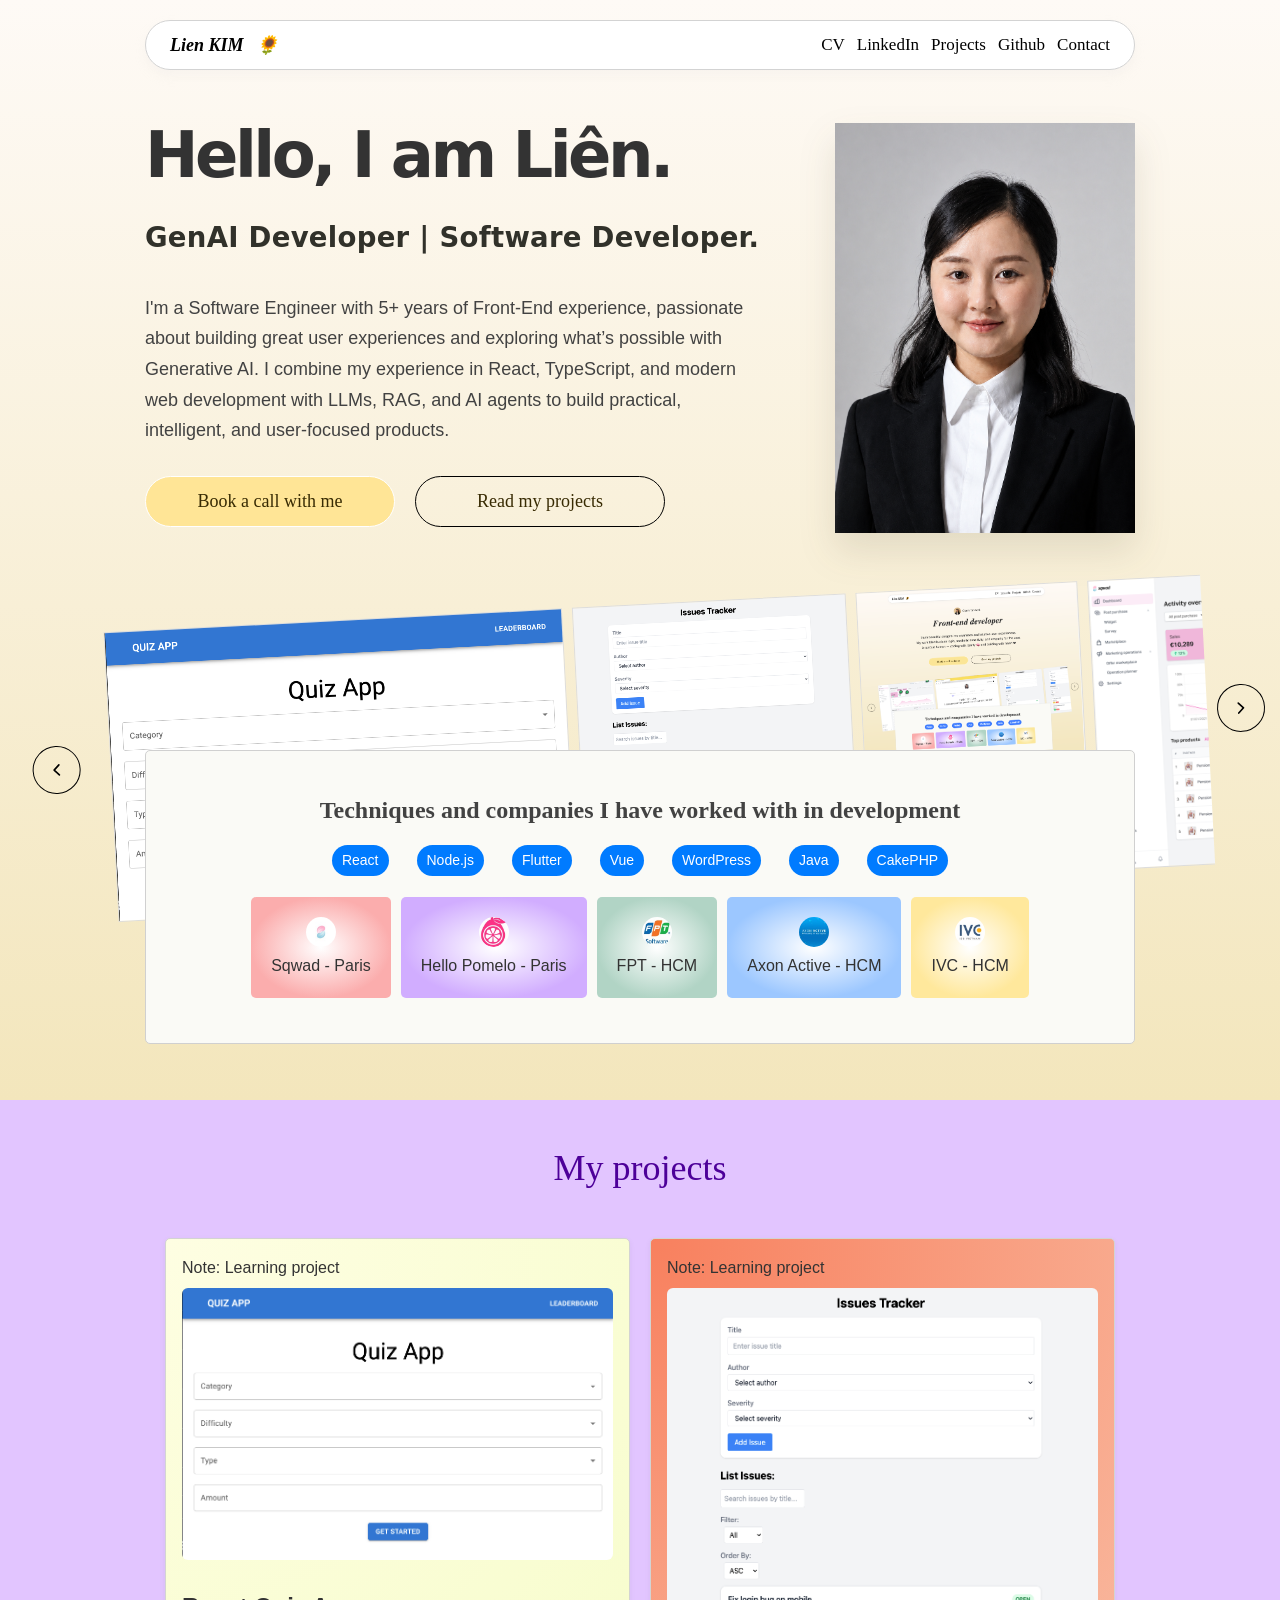
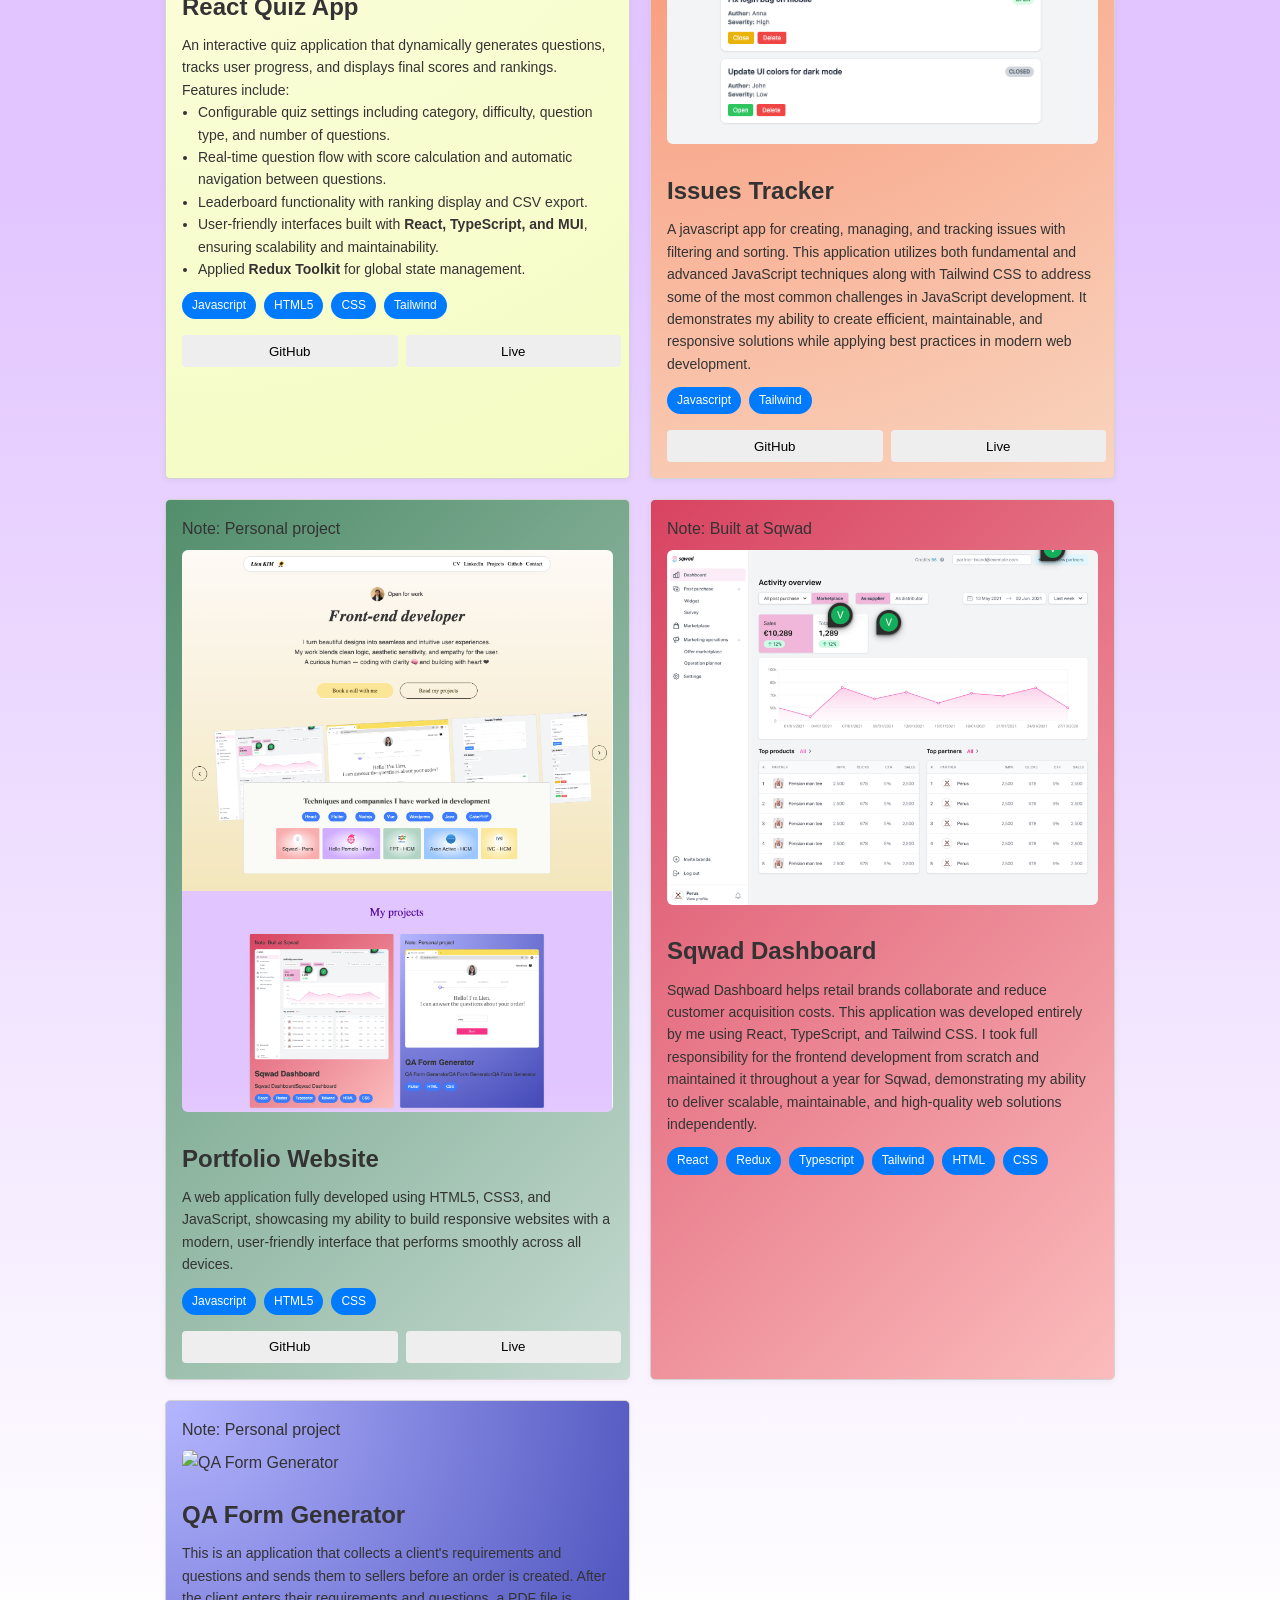
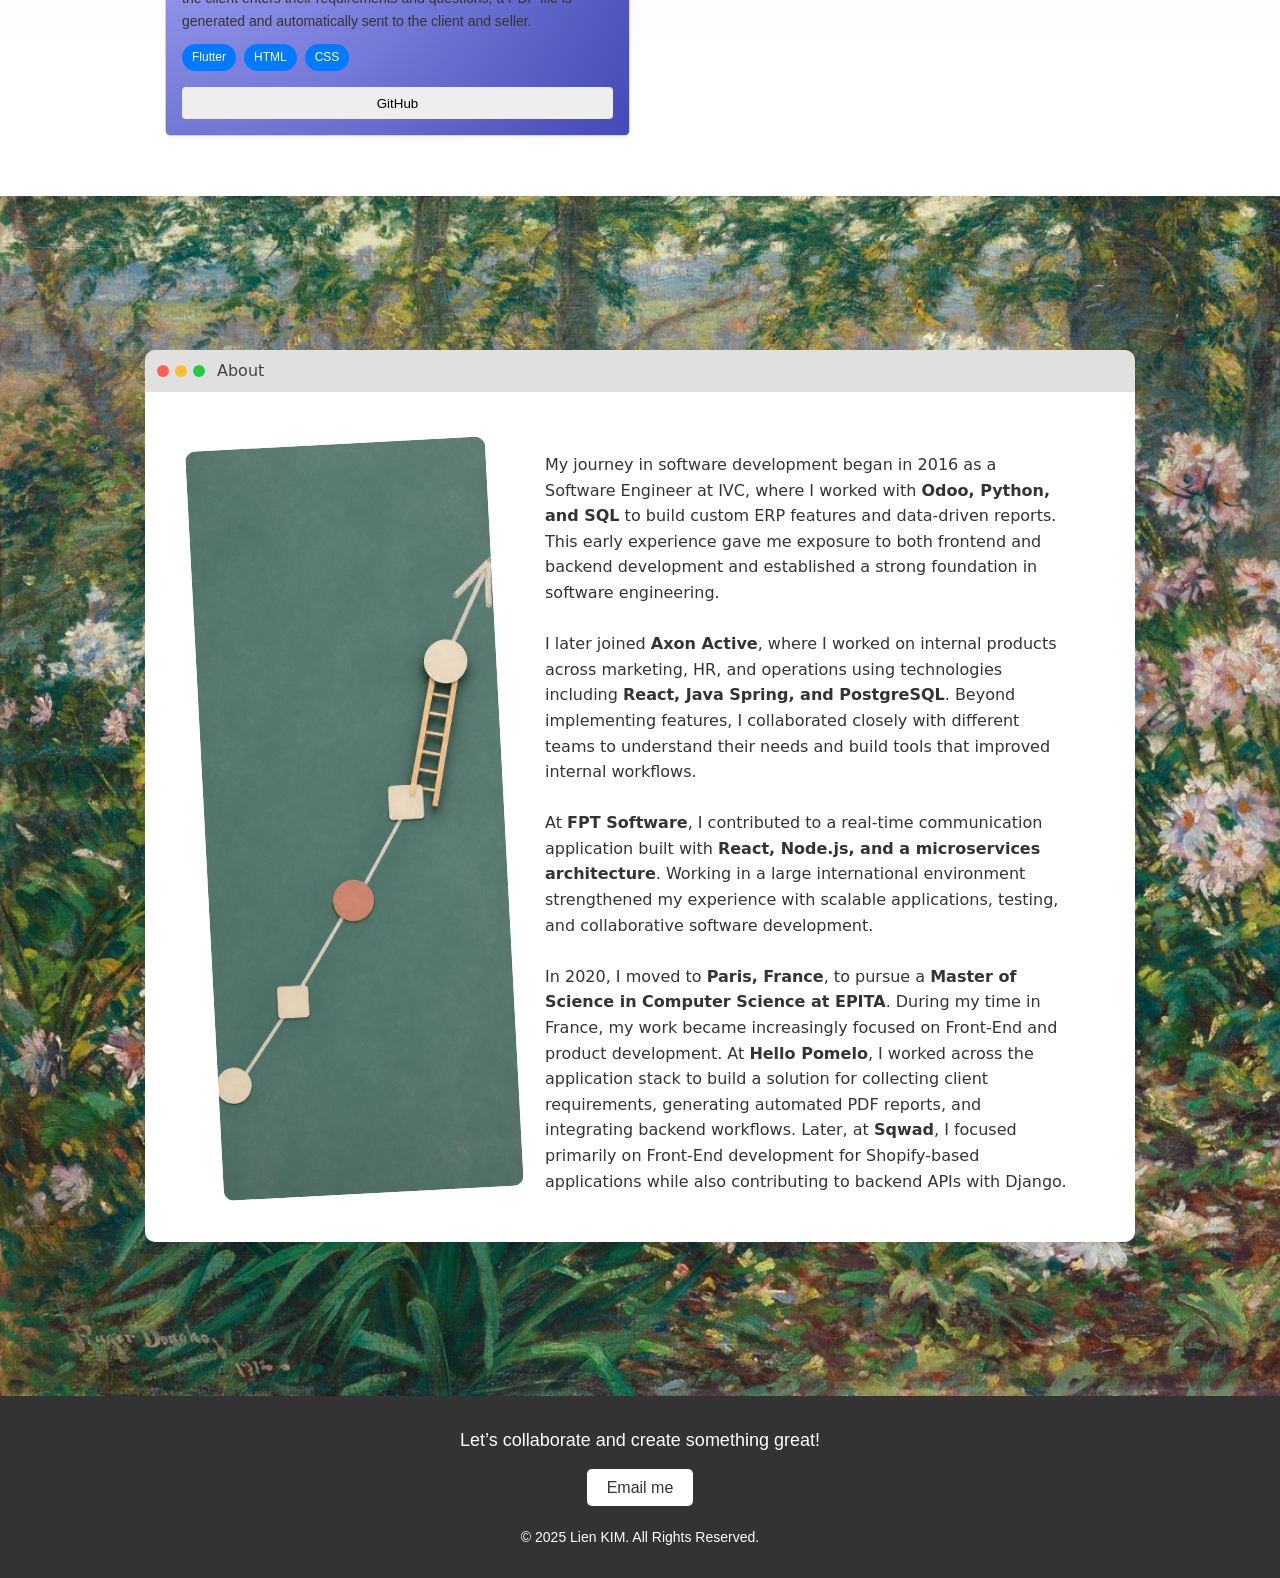
==== index.html @ 69feee6e "change avatar" ====
<!doctype html>
<html lang="en">
  <head>
    <meta charset="UTF-8" />
    <meta name="viewport" content="width=device-width,initial-scale=1" />
    <title data-content="site.pageTitle">Lien KIM - Software Developer</title>
    <link
      rel="icon"
      href="data:image/svg+xml,<svg xmlns='http://www.w3.org/2000/svg' viewBox='0 0 100 100'><text y='.9em' font-size='90'>🌻</text></svg>"
    />
    <link rel="stylesheet" href="assets/css/styles.css" />
  </head>
  <body>
    <header>
      <div class="header-container">
        <div class="header width-lg-screen">
          <a href="./" class="logo-link" aria-label="Homepage">
            <p class="logo-name" data-content="site.name">Lien KIM</p>
            <div class="logo-image-wrapper">🌻</div>
          </a>

          <nav class="nav-links" aria-label="Main Navigation">
            <ul>
              <li>
                <a
                  href="https://drive.google.com/file/d/1wg-AV26ZET-mczP3YdyRU8mdxt8qPlJh/view?usp=drive_link"
                  target="_blank"
                  class="nav-link"
                  data-content="navigation.cv">CV</a
                >
              </li>
              <li>
                <a
                  href="https://www.linkedin.com/in/lienkt0110/"
                  target="_blank"
                  class="nav-link show-desktop"
                  data-content="navigation.linkedin">LinkedIn</a
                >
              </li>
              <li>
                <a href="#projects" class="nav-link show-desktop" data-content="navigation.projects">Projects</a>
              </li>
              <li>
                <a
                  href="https://github.com/lienkt"
                  target="_blank"
                  class="nav-link show-desktop"
                  data-content="navigation.github">Github</a
                >
              </li>
              <li><a href="#contact" class="nav-link" data-content="navigation.contact">Contact</a></li>
            </ul>
          </nav>
        </div>
      </div>
    </header>

    <main>
      <article id="intro" class="intro-article">
        <div class="introduction">
          <div class="hero-layout width-lg-screen">
            <div class="hero-copy">
              <div class="intro-content">
                <p data-content="site.role">GenAI Developer | Software Developer</p>
              </div>
              <div class="intro-detail">
                <p data-content="hero.intro">
                  I'm a Software Engineer with 5+ years of Front-End experience,
                  passionate about building great user experiences and exploring
                  what’s possible with Generative AI. I combine my experience in
                  React, TypeScript, and modern web development with LLMs, RAG,
                  and AI agents to build practical, intelligent, and user-focused
                  products.
                </p>
              </div>
              <div class="quote-and-case-studies">
                <div class="quote button-container">
                  <a href="https://cal.com/lienkt0110" target="_blank">
                    <div class="quote-text" data-content="hero.primaryButton">Book a call with me</div>
                  </a>
                </div>
                <div class="case-studies button-container">
                  <a href="#projects">
                    <div class="quote-text" data-content="hero.secondaryButton">Read my projects</div>
                  </a>
                </div>
              </div>
            </div>
            <div class="hero-visual">
              <div class="avatar-wrapper">
                <img
                  src="assets/img/avatar-studio-natural.png"
                  alt="Natural-color studio portrait of Liên"
                  class="avatar"
                />
              </div>
            </div>
          </div>
        </div>
        <div class="gallery-wrapper">
          <div class="gallery-content">
            <button id="backBtn">
              <svg
                width="16"
                height="16"
                viewBox="0 0 24 24"
                fill="none"
                stroke="black"
                stroke-width="2"
                stroke-linecap="round"
                stroke-linejoin="round"
              >
                <polyline points="15 18 9 12 15 6"></polyline>
              </svg>
            </button>
            <div class="image-container" id="imageContainer">
              <div class="image-wrapper">
                <img src="assets/img/react_quiz_app.png" />
              </div>
              <div class="image-wrapper">
                <img src="assets/img/issues_tracker.png" />
              </div>
              <div class="image-wrapper">
                <img src="assets/img/portfolio.png" />
              </div>
              <div class="image-wrapper">
                <img src="assets/img/sqwad_dashboard.png" />
              </div>
              <div class="image-wrapper">
                <img
                  src="https://raw.githubusercontent.com/lienkt/QA-Form-Generator-FE/main/project.png"
                />
              </div>
              <!-- <div class="image-wrapper">
                <img src="assets/img/nhanliencollection.png" />
              </div> -->
            </div>
            <button id="nextBtn">
              <svg
                width="16"
                height="16"
                viewBox="0 0 24 24"
                fill="none"
                stroke="black"
                stroke-width="2"
                stroke-linecap="round"
                stroke-linejoin="round"
              >
                <polyline points="9 18 15 12 9 6"></polyline>
              </svg>
            </button>
          </div>
        </div>
        <div class="work-experiences-wrapper">
          <div class="work-experiences width-lg-screen">
            <div class="title" data-content="experience.title">
              Techniques and compannies I have worked in development
            </div>
            <div class="techs" id="technologiesContainer">
              <div class="tech">React</div>
              <div class="tech">Nodejs</div>
              <div class="tech">Flutter</div>
              <div class="tech">Vue</div>
              <div class="tech">Wordpress</div>
              <div class="tech">Java</div>
              <div class="tech">CakePHP</div>
            </div>
            <div class="companies">
              <a
                href="https://www.linkedin.com/company/joinsqwad/posts/?feedView=all"
                target="_blank"
                rel="noopener noreferrer"
              >
                <div class="company sqwad">
                  <img src="assets/img/joinsqwad_logo.jpeg" />
                  <p data-content="experience.companies.0">Sqwad - Paris</p>
                </div>
              </a>

              <a
                href="https://www.linkedin.com/company/hello-pomelo-digital/"
                target="_blank"
                rel="noopener noreferrer"
              >
                <div class="company hp">
                  <img src="assets/img/hello_pomelo_digital_logo.jpeg" />
                  <p data-content="experience.companies.1">Hello Pomelo - Paris</p>
                </div>
              </a>

              <a
                href="https://www.linkedin.com/company/fpt-software/posts/?feedView=all"
                target="_blank"
                rel="noopener noreferrer"
              >
                <div class="company fpt">
                  <img src="assets/img/fpt_software_logo.jpeg" />
                  <p data-content="experience.companies.2">FPT - HCM</p>
                </div>
              </a>

              <a
                href="https://www.linkedin.com/company/axonactive/posts/?feedView=all"
                target="_blank"
                rel="noopener noreferrer"
              >
                <div class="company axon">
                  <img src="assets/img/axonactive_logo.jpeg" />
                  <p data-content="experience.companies.3">Axon Active - HCM</p>
                </div>
              </a>

              <a
                href="https://www.linkedin.com/company/isb-vietnam-co.-limited/"
                target="_blank"
                rel="noopener noreferrer"
              >
                <div class="company ivc">
                  <img src="assets/img/isb_vietnam_co_limited_logo.jpeg" />
                  <p data-content="experience.companies.4">IVC - HCM</p>
                </div>
              </a>
            </div>
          </div>
        </div>
      </article>
      <section id="projects" class="projects-section">
        <div class="projects-header" data-content="projectsHeading">My projects</div>
        <div
          id="projectsContainer"
          class="projects-section-container width-lg-screen"
        >
          <!-- <div class="item">
          <p class="note">Note: Buit at Sqwad</p>
          <img
            src="assets/img/sqwad_dashboard.png"
            alt="Sample Image"
            class="image"
          />
          <h2 class="title">Sqwad Dashboard</h2>
          <p class="description">This is a short description of the item.</p>
          <div class="tags">
            <span class="tag">Tag 1</span>
            <span class="tag">Another Tag</span>
            <span class="tag">Short</span>
            <span class="tag">Very Long Tag Example</span>
          </div>
        </div>-->
        </div>
      </section>
      <section id="about" class="about-section">
        <div class="image-vertical-crop">
          <img class="background" src="assets/img/background1.jpg" />
        </div>
        <div class="content">
          <div class="mac-window width-lg-screen">
            <div class="mac-header">
              <div class="mac-buttons">
                <span class="mac-btn red"></span>
                <span class="mac-btn yellow"></span>
                <span class="mac-btn green"></span>
              </div>
              <span class="mac-title" data-content="about.title">About</span>
            </div>
            <div class="mac-content">
              <div class="image-edge-crop">
                <img
                  src="assets/img/about-career-path-simple.png"
                  alt="Minimal abstract career path with connected milestones and an upward arrow"
                />
              </div>
              <p
                class="framer-text"
                style="--framer-font-size: 17px"
                data-content="about.body"
              ></p>
            </div>
          </div>
        </div>
      </section>
    </main>

    <footer class="site-footer" id="contact">
      <p class="title" data-content="footer.callToAction">Let’s collaborate and create something great!</p>
      <a href="mailto:lienkt0110@gmail.com" class="email" data-content="footer.emailLabel">Email me</a>
      <p class="copyright" data-content="footer.copyright">© 2025 Lien KIM. All Rights Reserved.</p>
    </footer>
    <script src="assets/js/content.js"></script>
    <script src="assets/js/script.js"></script>
  </body>
</html>
---- assets/css/styles.css ----
* {
  margin: 0;
  padding: 0;
  box-sizing: border-box;
}
body {
  font-family: sans-serif;
  line-height: 1.6;
  color: hsl(0, 0%, 20%);
}

/* Header */
.header-container {
  position: fixed;
  z-index: 10;
  margin-top: 20px;
  height: 50px;
  width: 100%;
  display: flex;
  justify-content: center;
}
.header {
  background: #fff;
  border: 1px solid #d3d3d3;
  border-radius: 100px;
  box-shadow: rgba(217, 217, 217, 0.15) 0px 6px 12px;
  padding: 12px 24px;
  display: flex;
  align-items: center;
  justify-content: space-between;
  gap: 24px;
}

.logo-link {
  display: flex;
  align-items: center;
  text-decoration: none;
  font-family: "IBM Plex Serif", serif;
  font-style: italic;
  font-weight: 600;
  font-size: 18px;
  gap: 12px;
  color: black;
}

.logo-image-wrapper {
  display: flex;
  align-items: center;
  width: 29px;
  border-radius: 100px;
  overflow: hidden;
}

.logo-image-wrapper img {
  width: 100%;
  height: 100%;
  object-fit: cover;
  object-position: center;
  border-radius: inherit;
}

.nav-link {
  color: black;
  text-decoration: none;
  font-family: "IBM Plex Serif", serif;
  font-weight: 500;
  font-size: 17px;
  cursor: pointer;
}
.nav-links ul {
  list-style: none;
  display: flex;
  align-items: center;
  gap: 12px;
  padding: 0;
  margin: 0;
}
.nav-links ul li {
  margin: 0;
}
.site-header {
  padding: 20px 0;
  background: #f7f7f7;
  text-align: center;
}
.site-header h1 {
  font-size: 2rem;
}
.site-header .role {
  color: #555;
  margin-top: 5px;
}

@media (max-width: 576px) {
  .nav-links ul {
    gap: 0;
  }
  .nav-links ul li {
    margin-left: 2px;
  }
}

/* Main */
.intro-article {
  width: 100%;
  min-height: 1100px;
  background: linear-gradient(to bottom, #fefaf6, #f3e6bc);
}

.introduction {
  display: flex;
  justify-content: center;
  padding-top: 120px;
  height: min-content;
}
.intro-title {
  display: flex;
  justify-content: center;
}
.avatar-wrapper {
  border-radius: 50px;
  overflow: hidden;
}

.avatar {
  display: block;
  width: 100px;
  height: 100px;
  border-radius: inherit;
  object-position: center;
  object-fit: cover;
  transform: scale(1.2) translateY(5%);
}
.work-status {
  margin-left: 10px;
  display: flex;
  align-items: center;
  font-size: 18px;
}

.intro-content {
  margin-top: 20px;
  font-family: "IBM Plex Serif", "IBM Plex Serif Placeholder", serif;
  font-size: 36px;
  font-style: italic;
  font-weight: 600;
}
.intro-content p {
  line-height: 1.1;
  text-align: center;
}
.intro-detail {
  margin-top: 20px;
  font-size: 18px;
  text-align: center;
  color: #424242;
  display: flex;
  justify-content: center;
  padding: 20px;
}
.intro-detail p {
  text-align: center;
}
.quote-and-case-studies {
  margin-top: 20px;
  display: flex;
  justify-content: center;
}
@media (max-width: 768px) {
  .intro-content {
    font-size: 36px;
  }
  .intro-detail {
    font-size: 16px;
  }
  .quote-and-case-studies {
    flex-direction: column;
    justify-content: center;
    align-items: center;
  }
}
.quote-and-case-studies .button-container {
  margin: 10px;
  width: 250px;
  height: 100%;
  text-align: center;
  text-decoration: none;
  transition:
    transform 0.3s ease,
    background-color 0.3s ease,
    border-color 0.3s ease;
}
.quote-and-case-studies .quote {
  background-color: rgb(255, 229, 150);
  border: 1px solid rgba(255, 255, 255, 1);
  border-radius: 100px;
}
.quote-and-case-studies .case-studies {
  border: 1px solid black;
  border-radius: 100px;
}
.quote-and-case-studies a {
  display: block;
  width: 100%;
  height: 100%;
  text-align: center;
  text-decoration: none;
  padding: 10px 16px;
  cursor: pointer;
}
.quote:hover {
  transform: scale(1.1);
}
.case-studies:hover {
  background-color: #ffe082;
  transform: scale(1.1);
}

.quote-text {
  font-family: "IBM Plex Serif", serif;
  color: rgb(56, 43, 3);
  font-weight: 500;
  font-size: 18px;
}

/* Torn-paper hero layout */
.hero-layout {
  display: grid;
  grid-template-columns: minmax(0, 1.35fr) minmax(300px, 0.65fr);
  align-items: center;
  gap: 70px;
}

.hero-copy .intro-content {
  margin-top: 0;
  font-family: system-ui, -apple-system, BlinkMacSystemFont, "Segoe UI", sans-serif;
  font-size: clamp(44px, 5vw, 64px);
  font-style: normal;
  font-weight: 750;
  letter-spacing: -0.055em;
  line-height: 1.02;
}

.hero-copy .intro-content p,
.hero-copy .intro-detail,
.hero-copy .intro-detail p {
  text-align: left;
}

.hero-copy .intro-content p strong {
  position: relative;
  color: #31312a;
  font-weight: 800;
  white-space: nowrap;
}

.hero-copy .intro-content p span {
  display: inline-block;
  margin-top: 16px;
  color: #31312a;
  font-size: 0.43em;
  font-weight: 650;
  letter-spacing: 0.01em;
  line-height: 1.3;
}

.hero-copy .intro-detail {
  max-width: 610px;
  padding: 12px 0 0;
  line-height: 1.7;
}

.hero-copy .quote-and-case-studies {
  justify-content: flex-start;
}

.hero-copy .quote-and-case-studies .button-container:first-child {
  margin-left: 0;
}

.hero-visual {
  position: relative;
  min-height: 410px;
  display: grid;
  place-items: center;
  isolation: isolate;
}

.hero-visual .avatar-wrapper {
  width: min(100%, 330px);
  height: 410px;
  padding: 0;
  border-radius: 0;
  background: transparent;
  clip-path: none;
  filter: drop-shadow(0 18px 18px rgba(62, 54, 37, 0.12));
  transform: none;
  overflow: hidden;
}

.hero-visual .avatar {
  width: 100%;
  height: 100%;
  border-radius: 0;
  object-fit: cover;
  object-position: center 32%;
  transform: none;
  clip-path: none;
}

@media (max-width: 768px) {
  .hero-layout {
    grid-template-columns: 1fr;
    gap: 42px;
  }

  .hero-copy .intro-content {
    font-size: 42px;
  }

  .hero-copy .quote-and-case-studies {
    align-items: stretch;
  }

  .hero-copy .quote-and-case-studies .button-container {
    width: min(100%, 320px);
    margin-right: 0;
    margin-left: 0;
  }

  .hero-visual {
    min-height: 380px;
  }

  .hero-visual .avatar-wrapper {
    height: 380px;
  }
}

/* Gallery */
.gallery-wrapper {
  display: flex;
  justify-content: center;
  margin-top: 50px;
}
.gallery-content {
  padding: 10px;
  display: flex;
  align-items: center;
  justify-content: center;
  gap: 10px;
  overflow: hidden;
  width: 98%;
  max-width: 98vw;
  transform: rotate(-3deg);
  transform-origin: top left;
}
@media (max-width: 768px) {
  .gallery-wrapper {
    margin-top: 0;
  }
  .gallery-content {
    transform: none;
    overflow: auto;
  }
}

.image-container {
  display: flex;
  gap: 10px;
  overflow-x: hidden;
  overflow-y: hidden;
  padding: 20px;
  box-sizing: border-box;
  width: 100%;
}

.image-wrapper {
  height: 310px;
  padding-top: 20px;
  box-sizing: border-box;
  flex-shrink: 0;
  display: flex;
  align-items: flex-start;
}

.image-wrapper img {
  height: 290px;
  border: 1px solid #ddd;
  border-radius: 0;
  transition: transform 0.3s ease;
  display: block;
  margin: 0;
}

.image-wrapper:hover img {
  transform: translateY(-20px);
}

button {
  width: 48px;
  height: 48px;
  border: 1px solid black;
  background-color: transparent;
  border-radius: 50%;
  display: flex;
  flex-shrink: 0;
  align-items: center;
  justify-content: center;
  padding: 0;
  cursor: pointer;
  transition:
    transform 0.3s ease,
    background-color 0.3s ease;
}

button:hover {
  background-color: rgba(0, 0, 0, 0.05);
  transform: scale(1.1);
}

button svg {
  width: 20px;
  height: 20px;
  stroke: black;
  fill: none;
}
.work-experiences-wrapper {
  position: absolute;
  top: 750px;
  width: 100%;
  display: flex;
  justify-content: center;
  color: rgb(66, 66, 66);
}
.work-experiences {
  border-radius: 5px;
  border: 1px solid #d0d0d0;
  background-color: #fafaf6;
  padding: 40px;
  display: flex;
  flex-direction: column;
  justify-content: center;
  align-items: center;
}
.work-experiences .title {
  font-family: "IBM Plex Serif", "IBM Plex Serif Placeholder", serif;
  font-size: 24px;
  font-weight: 600;
}
.work-experiences .techs {
  margin-top: 6px;
  display: flex;
  justify-content: center;
  font-size: 18px;
  flex-wrap: wrap;
  gap: 8px;
}
.work-experiences .techs .tech {
  margin: 10px;
  background-color: #007bff;
  color: white;
  padding: 4px 10px;
  border-radius: 20px;
  font-size: 14px;
}
.work-experiences .companies {
  margin-top: 6px;
  display: flex;
  justify-content: center;
}
@media (max-width: 768px) {
  .work-experiences-wrapper {
    position: relative;
    top: 0;
  }
  .work-experiences .techs {
    justify-content: start;
    margin: 10px 0;
  }
  .work-experiences .techs .tech {
    margin: 0 4px;
  }
  .work-experiences .companies {
    display: grid;
    grid-template-columns: 1fr 1fr;
    gap: 20px;
    justify-content: center;
  }
}
.work-experiences .companies .company {
  margin: 5px;
  padding: 20px;
  display: flex;
  flex-direction: column;
  justify-content: center;
  align-items: center;
  border-radius: 5px;
  font-size: 16px;
}
.work-experiences .companies a {
  text-decoration: none;
  color: #333;
}
.work-experiences .companies .company img {
  width: 30px;
  margin-bottom: 6px;
  border-radius: 20px;
}
.company.sqwad {
  background: radial-gradient(50% 50% at 50% 50%, #ffffff 0%, #fbadad 100%);
}
.company.hp {
  background: radial-gradient(
    50% 50% at 51.1% 50%,
    #ffffff 0%,
    rgb(209, 173, 255) 100%
  );
}
.company.fpt {
  background: radial-gradient(50% 50% at 50% 50%, #ffffff 0%, #b1d4c5 100%);
}
.company.axon {
  background: radial-gradient(
    50% 50% at 50% 50%,
    #ffffff 0%,
    rgb(156, 199, 255) 100%
  );
}
.company.ivc {
  background: radial-gradient(
    50% 50% at 50% 50%,
    #ffffff 0%,
    rgb(255, 232, 156) 100%
  );
}

/* Projects */
.projects-section {
  display: flex;
  flex-direction: column;
  align-items: center;
  padding: 40px 0;
  background: linear-gradient(180deg, #e2c5ff 30%, rgba(255, 250, 242, 0) 94%);
  scroll-margin-top: 80px;
}
.projects-header {
  font-family: "IBM Plex Serif", "IBM Plex Serif Placeholder", serif;
  color: rgb(77, 0, 153);
  font-size: 36px;
  margin-bottom: 20px;
}
.projects-section-container {
  display: grid;
  grid-template-columns: 1fr 1fr;
  gap: 20px;
  padding: 20px;
}
@media (max-width: 768px) {
  .projects-section-container {
    grid-template-columns: 1fr;
  }
}

.projects-section-container .item {
  border: 1px solid rgb(211, 211, 211);
  border-radius: 5px;
  padding: 16px;
  box-shadow: 0 2px 6px rgba(0, 0, 0, 0.05);
  background-color: white;
}
.projects-section-container .item.pink {
  background: linear-gradient(135deg, #d84361 0%, #fbbcbc 100%);
}
.projects-section-container .item.blue {
  background: radial-gradient(
    circle at top left,
    rgb(181, 182, 255),
    rgb(67, 73, 183)
  );
}
.projects-section-container .item.yellow {
  background: radial-gradient(circle at top left, #fefee2, #f4fcc3);
}
.projects-section-container .item.green {
  background: linear-gradient(135deg, #528e6c 0%, #c5dad1 100%);
}
.projects-section-container .item.orange {
  background: radial-gradient(circle at top left, #f8805e, #f9d4be);
}

.projects-section-container .note {
  font-size: 16px;
  margin-bottom: 8px;
}

.projects-section-container .image {
  width: 100%;
  border-radius: 6px;
  margin-bottom: 12px;
}

.projects-section-container .title {
  font-size: 24px;
  font-weight: bold;
  margin: 8px 0;
}

.projects-section-container .description {
  font-size: 14px;
  margin-bottom: 12px;
}

.projects-section-container .description ul {
  padding-left: 16px;
}

.projects-section-container .tags {
  display: flex;
  flex-wrap: wrap;
  gap: 8px;
}

.projects-section-container .tag {
  background-color: #007bff;
  color: white;
  padding: 4px 10px;
  border-radius: 20px;
  font-size: 12px;
}

/* About section */
.about-section {
  position: relative;
  width: 100%;
}
.about-section .image-vertical-crop {
  width: 100%;
  height: 1100px;
  overflow: hidden;
  position: relative;
}
.about-section .background {
  width: 100%;
  height: auto;
  position: absolute;
  top: 50%;
  left: 0;
  transform: translateY(-50%);
}
.about-section .content {
  width: 100%;
  height: 100%;
  position: absolute;
  top: 0;
  display: flex;
  justify-content: center;
  align-items: center;
}

.mac-window {
  border-radius: 10px;
  overflow: hidden;
  box-shadow: 0 8px 20px rgba(0, 0, 0, 0.1);
  font-family: system-ui, sans-serif;
}

.mac-header {
  background-color: #e0e0e0;
  padding: 8px 12px;
  display: flex;
  align-items: center;
}

.mac-buttons {
  display: flex;
  gap: 6px;
}

.mac-btn {
  width: 12px;
  height: 12px;
  border-radius: 50%;
  display: inline-block;
}

.mac-btn.red {
  background-color: #ff5f57;
}

.mac-btn.yellow {
  background-color: #ffbd2e;
}

.mac-btn.green {
  background-color: #28c940;
}

.mac-title {
  margin-left: 12px;
  font-weight: 500;
  color: #444;
}

.mac-content {
  background-color: #ffffff;
  padding: 40px;
  font-size: 14px;
  color: #333;
  display: flex;
  justify-content: center;
  font-size: 16px;
}

.mac-content .image-edge-crop {
  flex-shrink: 0;
  width: 300px;
  height: 750px;
  overflow: hidden;
  position: relative;
  margin-right: 60px;
  border-radius: 10px;
  transform: rotate(-3deg);
  transform-origin: top left;
  margin-top: 20px;
}

.mac-content .framer-text {
  max-height: 750px;
  margin: 20px 0 0;
  padding-right: 12px;
  overflow-y: auto;
  overscroll-behavior: contain;
  scrollbar-gutter: stable;
}

.mac-content .image-edge-crop img {
  display: block;
  width: 100%;
  height: 100%;
  object-fit: cover;
  object-position: center;
}

@media (max-width: 1320px) {
  .about-section .image-vertical-crop {
    height: 1200px;
    width: 100%;
  }
  .about-section .background {
    width: auto;
    height: 100%;
  }
}

@media (max-width: 1020px) {
  .about-section {
    position: relative;
    background: linear-gradient(180deg, #264835 0%, #528e6c 100%);
  }
  .about-section .image-vertical-crop {
    display: none;
  }
  .about-section .content {
    padding: 20px;
    position: relative;
  }
  .mac-window {
    margin: 20px;
  }
  .mac-content {
    flex-direction: column;
  }

  .mac-content .image-edge-crop {
    transform: none;
    margin-top: 0;
    margin-bottom: 20px;
    border-radius: 0;
    width: 100%;
    height: 600px;
  }

  .mac-content .framer-text {
    max-height: 600px;
    margin-top: 0;
  }

}

@media (max-width: 576px) {
  .mac-content .image-edge-crop {
    height: 450px;
  }

  .mac-content .framer-text {
    max-height: 450px;
  }
}

/* Footer */
.site-footer {
  text-align: center;
  padding: 30px 0;
  background: #333;
  color: #fff;
}
.site-footer .title {
  margin-bottom: 20px;
  font-size: 18px;
}
.site-footer .email {
  background: #fff;
  color: #333;
  padding: 10px 20px;
  border-radius: 5px;
  text-decoration: none;
  font-size: 16px;
}
.site-footer .copyright {
  margin-top: 25px;
  font-size: 14px;
}

.project-buttons {
  display: flex;
  gap: 8px;
  margin-top: 16px;
  flex-wrap: nowrap;
}

.project-buttons button {
  background-color: #eeeeee;
  color: #000;
  border: none;
  border-radius: 4px;
  padding: 4px 8px;
  cursor: pointer;
  height: 32px;
}

.project-buttons.one button {
  width: 100%;
}

.project-buttons.two button {
  width: 50%;
}

/* Responsive */
.show-desktop {
  display: none;
}
.show-mobile {
  display: block;
}
.show-tablet-only {
  display: block;
}
@media (min-width: 992px) {
  .width-lg-screen {
    width: 990px;
  }
  .width-title-lg-screen {
    width: 600px;
  }
}

@media (min-width: 768px) {
  .show-desktop {
    display: block;
  }
  .show-mobile {
    display: none;
  }
  .show-tablet-only {
    display: none;
  }
}
@media (min-width: 576px) {
  .show-desktop {
    display: block;
  }
  .show-mobile {
    display: none;
  }
  .show-tablet-only {
    display: block;
  }
}
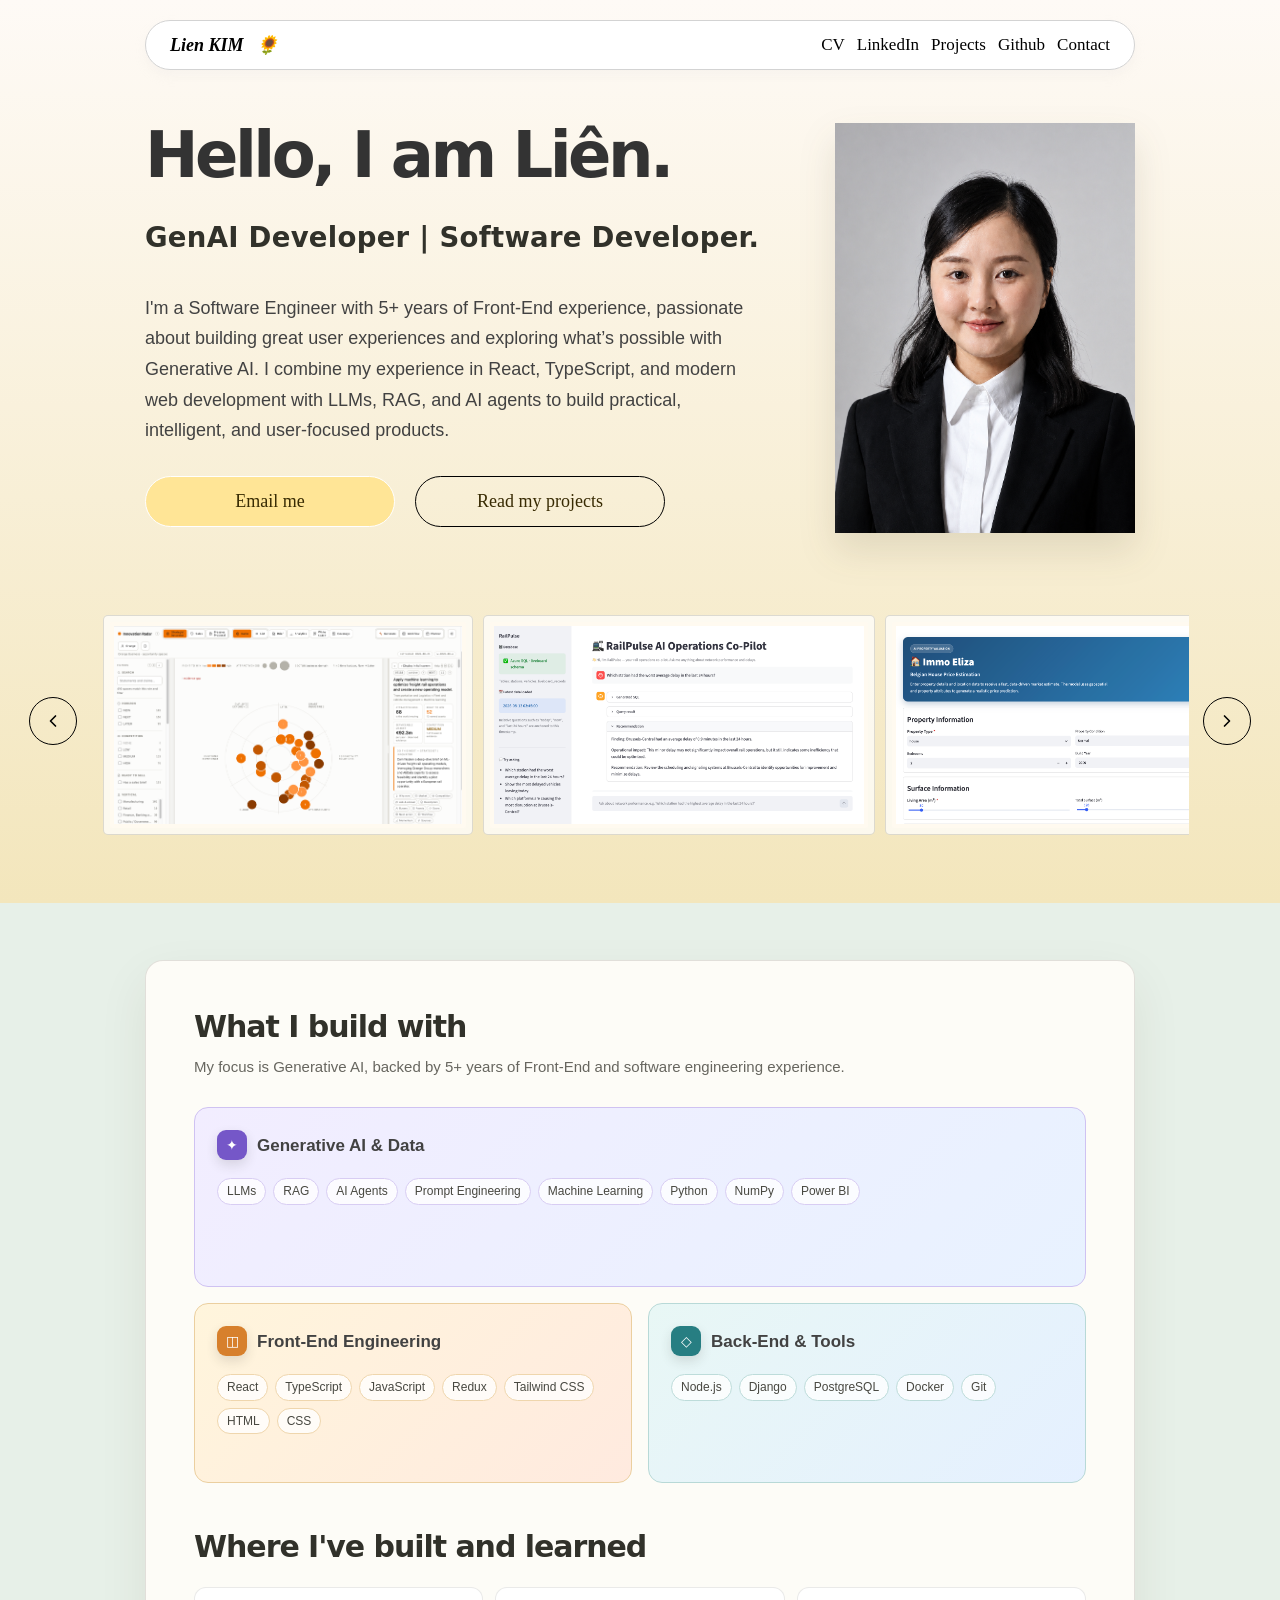
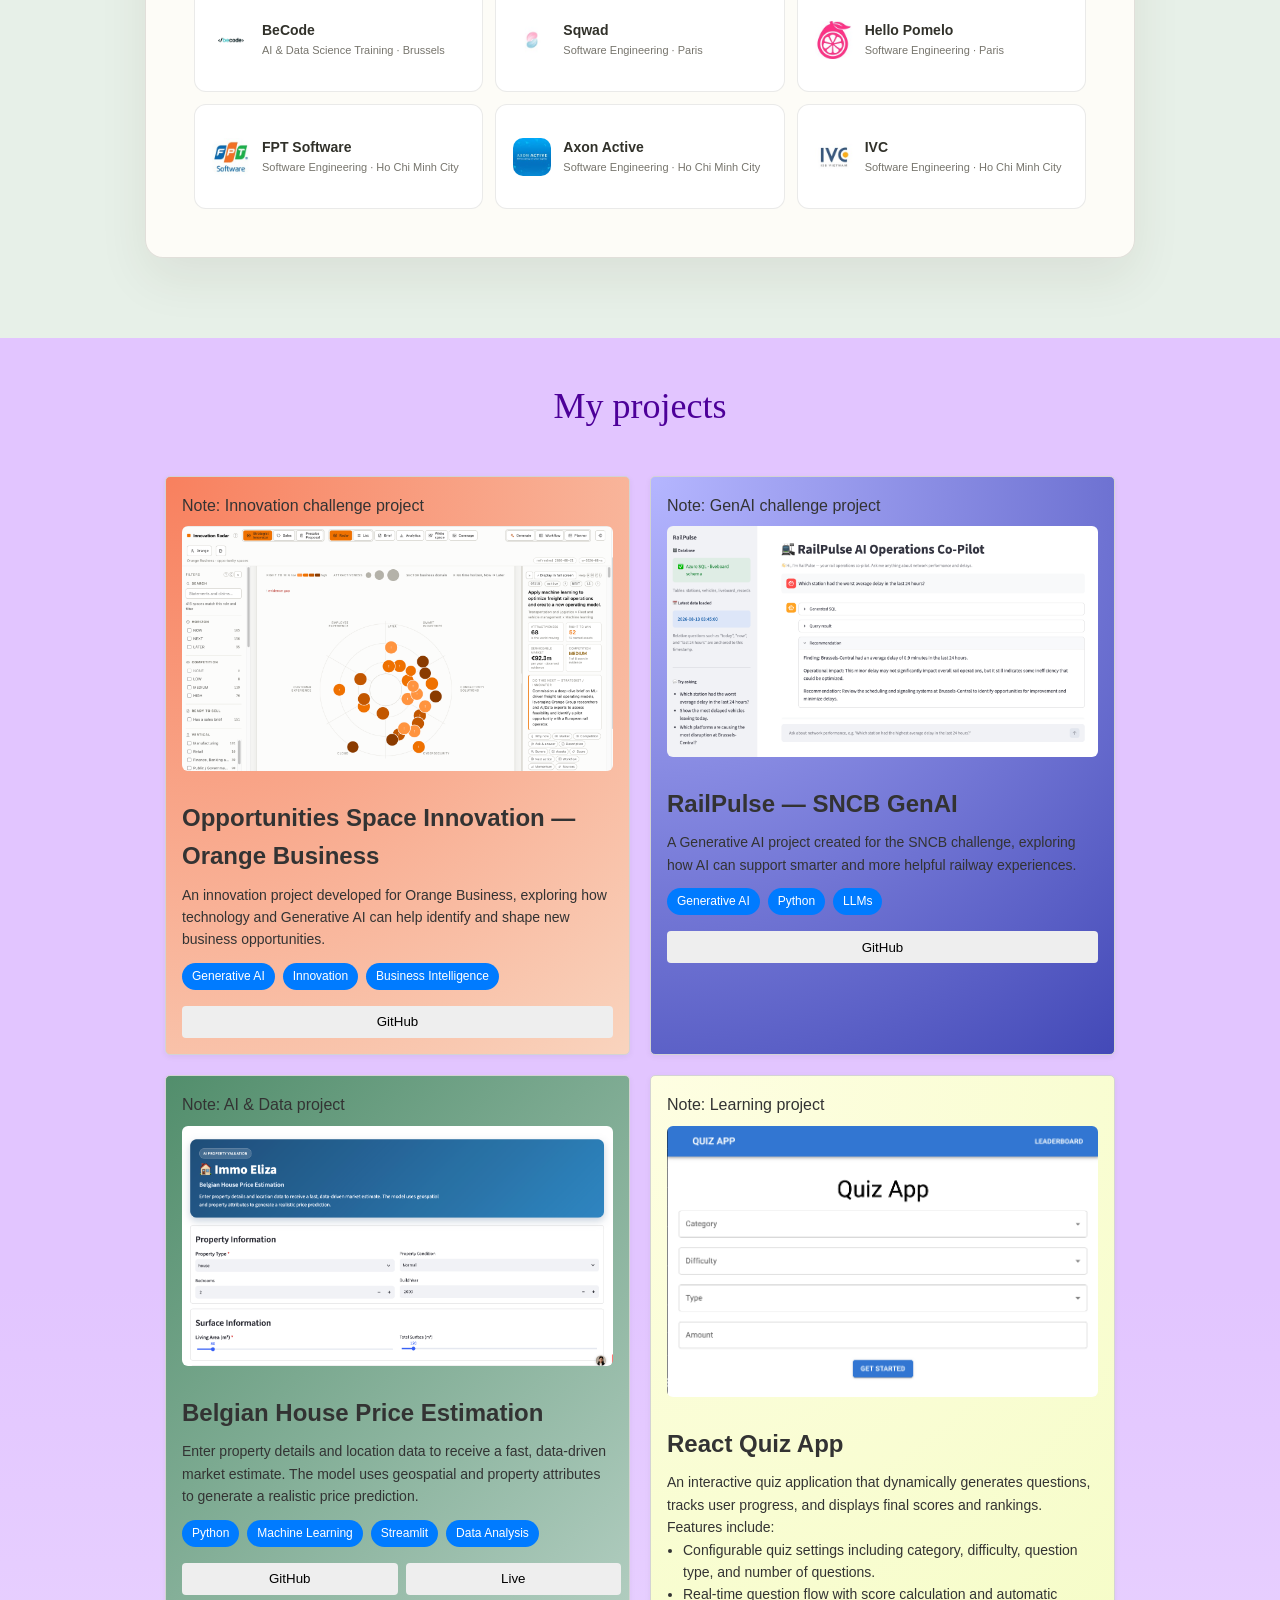
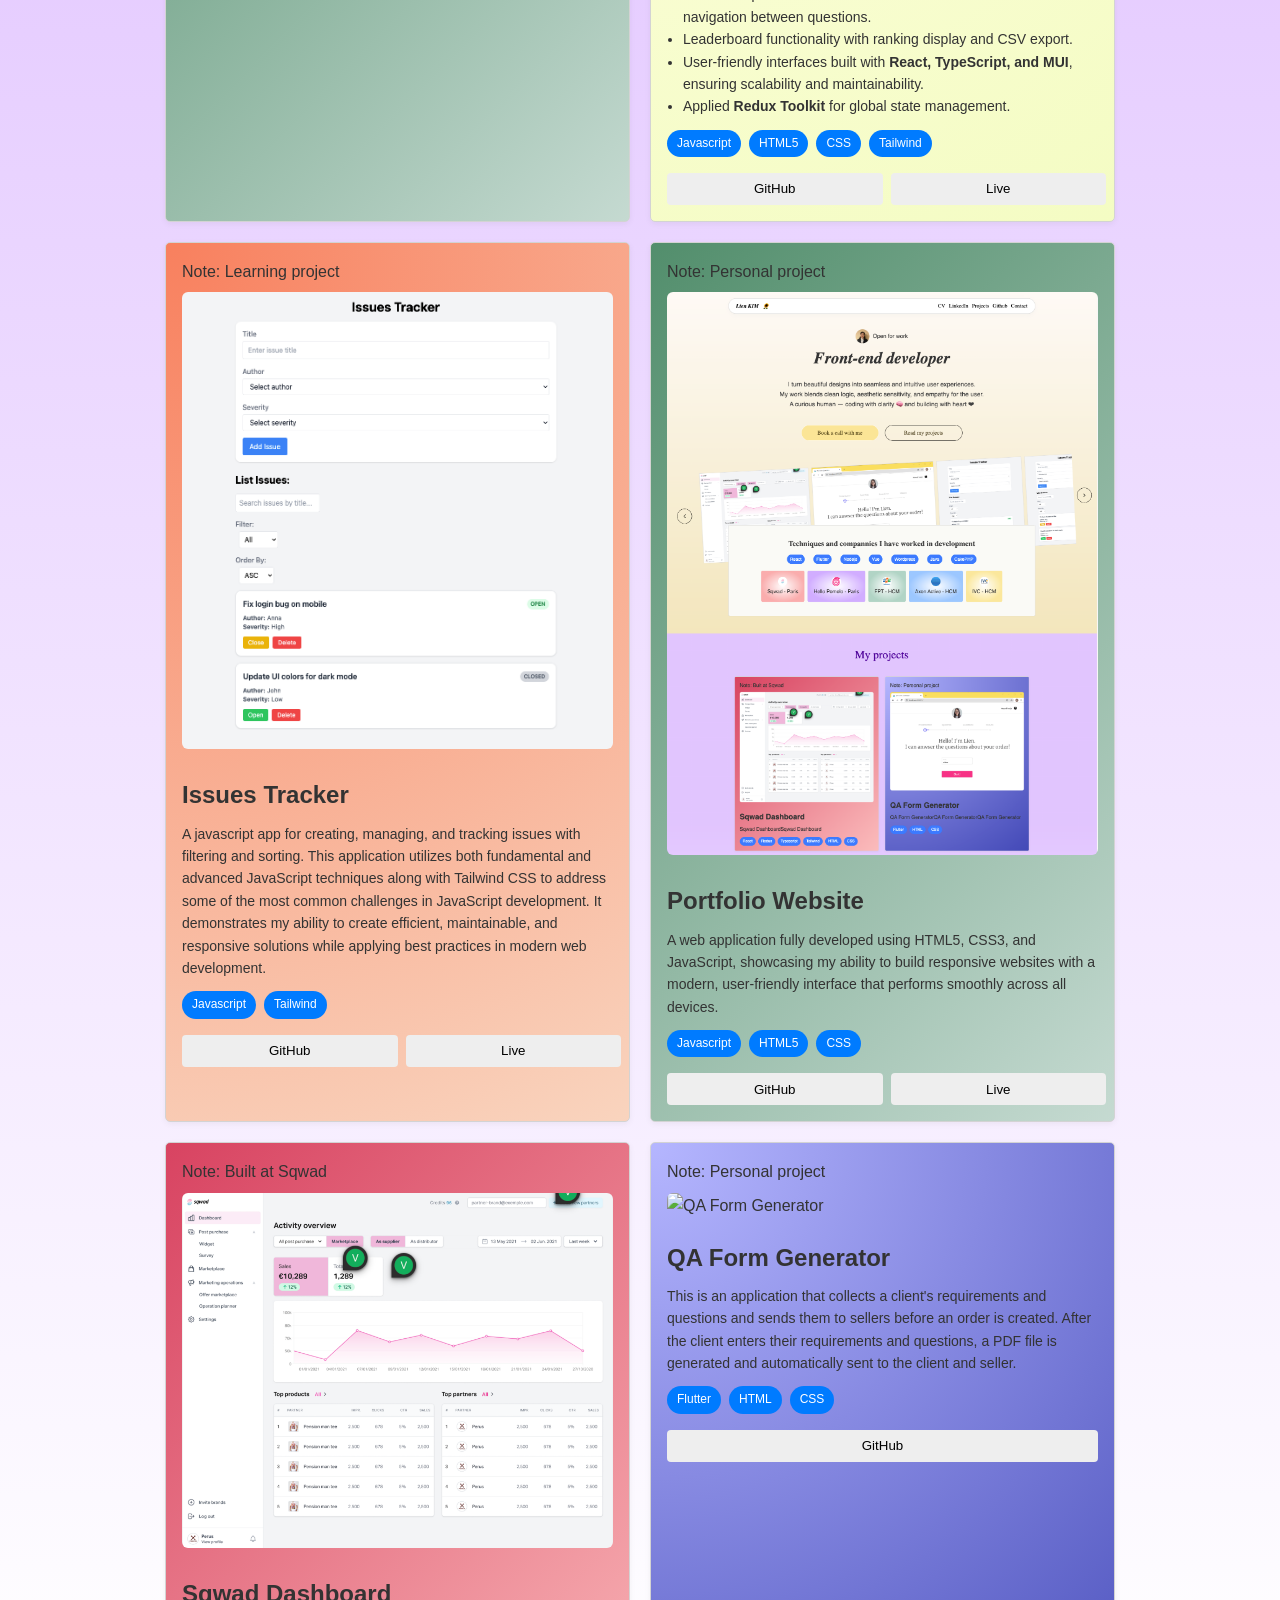
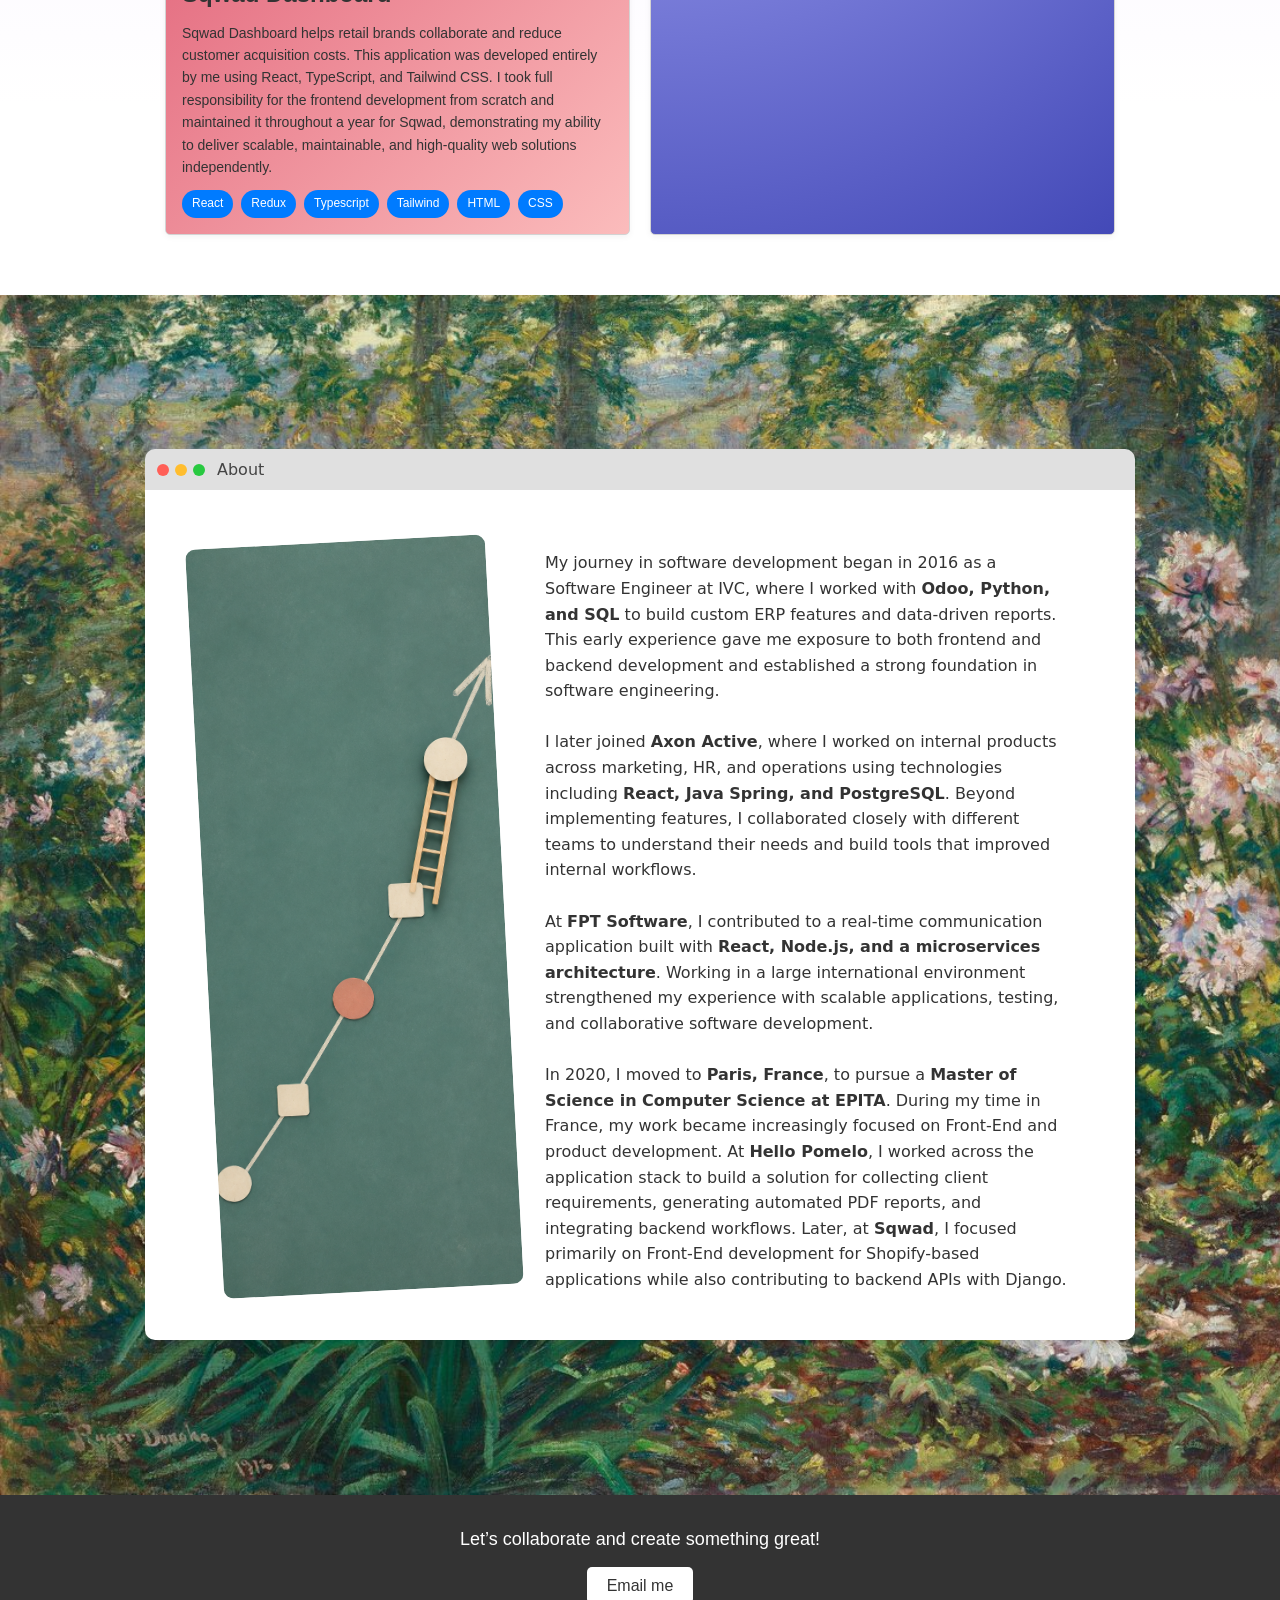
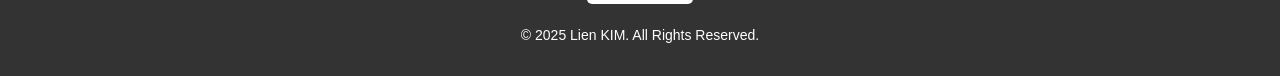
==== commit 32ee6bf1: "update readme" ====
--- a/index.html
+++ b/index.html
@@ -26,7 +26,8 @@
                   href="https://drive.google.com/file/d/1wg-AV26ZET-mczP3YdyRU8mdxt8qPlJh/view?usp=drive_link"
                   target="_blank"
                   class="nav-link"
-                  data-content="navigation.cv">CV</a
+                  data-content="navigation.cv"
+                  >CV</a
                 >
               </li>
               <li>
@@ -34,21 +35,35 @@
                   href="https://www.linkedin.com/in/lienkt0110/"
                   target="_blank"
                   class="nav-link show-desktop"
-                  data-content="navigation.linkedin">LinkedIn</a
-                >
-              </li>
-              <li>
-                <a href="#projects" class="nav-link show-desktop" data-content="navigation.projects">Projects</a>
+                  data-content="navigation.linkedin"
+                  >LinkedIn</a
+                >
+              </li>
+              <li>
+                <a
+                  href="#projects"
+                  class="nav-link show-desktop"
+                  data-content="navigation.projects"
+                  >Projects</a
+                >
               </li>
               <li>
                 <a
                   href="https://github.com/lienkt"
                   target="_blank"
                   class="nav-link show-desktop"
-                  data-content="navigation.github">Github</a
-                >
-              </li>
-              <li><a href="#contact" class="nav-link" data-content="navigation.contact">Contact</a></li>
+                  data-content="navigation.github"
+                  >Github</a
+                >
+              </li>
+              <li>
+                <a
+                  href="#contact"
+                  class="nav-link"
+                  data-content="navigation.contact"
+                  >Contact</a
+                >
+              </li>
             </ul>
           </nav>
         </div>
@@ -61,7 +76,9 @@
           <div class="hero-layout width-lg-screen">
             <div class="hero-copy">
               <div class="intro-content">
-                <p data-content="site.role">GenAI Developer | Software Developer</p>
+                <p data-content="site.role">
+                  GenAI Developer | Software Engineer
+                </p>
               </div>
               <div class="intro-detail">
                 <p data-content="hero.intro">
@@ -69,19 +86,23 @@
                   passionate about building great user experiences and exploring
                   what’s possible with Generative AI. I combine my experience in
                   React, TypeScript, and modern web development with LLMs, RAG,
-                  and AI agents to build practical, intelligent, and user-focused
-                  products.
+                  and AI agents to build practical, intelligent, and
+                  user-focused products.
                 </p>
               </div>
               <div class="quote-and-case-studies">
                 <div class="quote button-container">
-                  <a href="https://cal.com/lienkt0110" target="_blank">
-                    <div class="quote-text" data-content="hero.primaryButton">Book a call with me</div>
+                  <a href="mailto:lienkt0110@gmail.com">
+                    <div class="quote-text" data-content="hero.primaryButton">
+                      Email me
+                    </div>
                   </a>
                 </div>
                 <div class="case-studies button-container">
                   <a href="#projects">
-                    <div class="quote-text" data-content="hero.secondaryButton">Read my projects</div>
+                    <div class="quote-text" data-content="hero.secondaryButton">
+                      Read my projects
+                    </div>
                   </a>
                 </div>
               </div>
@@ -115,6 +136,24 @@
             </button>
             <div class="image-container" id="imageContainer">
               <div class="image-wrapper">
+                <img
+                  src="assets/img/orange-opportunities.png"
+                  alt="Opportunities Space Innovation Orange Business project"
+                />
+              </div>
+              <div class="image-wrapper">
+                <img
+                  src="assets/img/railpulse.png"
+                  alt="RailPulse SNCB GenAI project"
+                />
+              </div>
+              <div class="image-wrapper">
+                <img
+                  src="assets/img/immo-eliza.png"
+                  alt="Belgian House Price Estimation project"
+                />
+              </div>
+              <div class="image-wrapper">
                 <img src="assets/img/react_quiz_app.png" />
               </div>
               <div class="image-wrapper">
@@ -151,81 +190,26 @@
             </button>
           </div>
         </div>
+      </article>
+      <section class="experience-section" aria-label="Skills and experience">
         <div class="work-experiences-wrapper">
           <div class="work-experiences width-lg-screen">
-            <div class="title" data-content="experience.title">
-              Techniques and compannies I have worked in development
-            </div>
-            <div class="techs" id="technologiesContainer">
-              <div class="tech">React</div>
-              <div class="tech">Nodejs</div>
-              <div class="tech">Flutter</div>
-              <div class="tech">Vue</div>
-              <div class="tech">Wordpress</div>
-              <div class="tech">Java</div>
-              <div class="tech">CakePHP</div>
-            </div>
-            <div class="companies">
-              <a
-                href="https://www.linkedin.com/company/joinsqwad/posts/?feedView=all"
-                target="_blank"
-                rel="noopener noreferrer"
-              >
-                <div class="company sqwad">
-                  <img src="assets/img/joinsqwad_logo.jpeg" />
-                  <p data-content="experience.companies.0">Sqwad - Paris</p>
-                </div>
-              </a>
-
-              <a
-                href="https://www.linkedin.com/company/hello-pomelo-digital/"
-                target="_blank"
-                rel="noopener noreferrer"
-              >
-                <div class="company hp">
-                  <img src="assets/img/hello_pomelo_digital_logo.jpeg" />
-                  <p data-content="experience.companies.1">Hello Pomelo - Paris</p>
-                </div>
-              </a>
-
-              <a
-                href="https://www.linkedin.com/company/fpt-software/posts/?feedView=all"
-                target="_blank"
-                rel="noopener noreferrer"
-              >
-                <div class="company fpt">
-                  <img src="assets/img/fpt_software_logo.jpeg" />
-                  <p data-content="experience.companies.2">FPT - HCM</p>
-                </div>
-              </a>
-
-              <a
-                href="https://www.linkedin.com/company/axonactive/posts/?feedView=all"
-                target="_blank"
-                rel="noopener noreferrer"
-              >
-                <div class="company axon">
-                  <img src="assets/img/axonactive_logo.jpeg" />
-                  <p data-content="experience.companies.3">Axon Active - HCM</p>
-                </div>
-              </a>
-
-              <a
-                href="https://www.linkedin.com/company/isb-vietnam-co.-limited/"
-                target="_blank"
-                rel="noopener noreferrer"
-              >
-                <div class="company ivc">
-                  <img src="assets/img/isb_vietnam_co_limited_logo.jpeg" />
-                  <p data-content="experience.companies.4">IVC - HCM</p>
-                </div>
-              </a>
-            </div>
-          </div>
-        </div>
-      </article>
+            <div class="skills-heading">
+              <h2 data-content="experience.skillsTitle"></h2>
+              <p data-content="experience.skillsDescription"></p>
+            </div>
+            <div class="skill-groups" id="skillGroupsContainer"></div>
+            <div class="companies-heading">
+              <h2 data-content="experience.companiesTitle"></h2>
+            </div>
+            <div class="companies" id="companiesContainer"></div>
+          </div>
+        </div>
+      </section>
       <section id="projects" class="projects-section">
-        <div class="projects-header" data-content="projectsHeading">My projects</div>
+        <div class="projects-header" data-content="projectsHeading">
+          My projects
+        </div>
         <div
           id="projectsContainer"
           class="projects-section-container width-lg-screen"
@@ -281,9 +265,18 @@
     </main>
 
     <footer class="site-footer" id="contact">
-      <p class="title" data-content="footer.callToAction">Let’s collaborate and create something great!</p>
-      <a href="mailto:lienkt0110@gmail.com" class="email" data-content="footer.emailLabel">Email me</a>
-      <p class="copyright" data-content="footer.copyright">© 2025 Lien KIM. All Rights Reserved.</p>
+      <p class="title" data-content="footer.callToAction">
+        Let’s collaborate and create something great!
+      </p>
+      <a
+        href="mailto:lienkt0110@gmail.com"
+        class="email"
+        data-content="footer.emailLabel"
+        >Email me</a
+      >
+      <p class="copyright" data-content="footer.copyright">
+        © 2025 Lien KIM. All Rights Reserved.
+      </p>
     </footer>
     <script src="assets/js/content.js"></script>
     <script src="assets/js/script.js"></script>
--- a/assets/css/styles.css
+++ b/assets/css/styles.css
@@ -103,8 +103,14 @@
 /* Main */
 .intro-article {
   width: 100%;
-  min-height: 1100px;
+  min-height: auto;
+  padding-bottom: 48px;
   background: linear-gradient(to bottom, #fefaf6, #f3e6bc);
+}
+
+.experience-section {
+  padding-top: 1px;
+  background: #e7f0e8;
 }
 
 .introduction {
@@ -344,16 +350,15 @@
   margin-top: 50px;
 }
 .gallery-content {
-  padding: 10px;
-  display: flex;
-  align-items: center;
-  justify-content: center;
-  gap: 10px;
+  padding: 16px;
+  display: flex;
+  align-items: center;
+  justify-content: center;
+  gap: 14px;
   overflow: hidden;
   width: 98%;
   max-width: 98vw;
-  transform: rotate(-3deg);
-  transform-origin: top left;
+  transform: none;
 }
 @media (max-width: 768px) {
   .gallery-wrapper {
@@ -368,33 +373,69 @@
 .image-container {
   display: flex;
   gap: 10px;
-  overflow-x: hidden;
+  overflow-x: auto;
   overflow-y: hidden;
-  padding: 20px;
+  padding: 12px 12px 4px;
   box-sizing: border-box;
   width: 100%;
+  scroll-behavior: smooth;
+  scrollbar-width: thin;
+  scrollbar-color: #8b8b82 transparent;
+}
+
+.image-container::-webkit-scrollbar {
+  height: 9px;
+}
+
+.image-container::-webkit-scrollbar-track {
+  border-radius: 2px;
+  background: transparent;
+}
+
+.image-container::-webkit-scrollbar-thumb {
+  border: 2px solid transparent;
+  border-radius: 4px;
+  background: #8b8b82;
+  background-clip: padding-box;
+}
+
+.image-container::-webkit-scrollbar-thumb:hover {
+  background: #54544e;
 }
 
 .image-wrapper {
-  height: 310px;
-  padding-top: 20px;
+  height: 220px;
+  padding: 6px;
   box-sizing: border-box;
   flex-shrink: 0;
   display: flex;
-  align-items: flex-start;
+  align-items: center;
+  border: 1px solid rgba(49, 49, 42, 0.16);
+  border-radius: 5px;
+  background: rgba(255, 255, 255, 0.72);
+  transition:
+    transform 0.3s ease,
+    box-shadow 0.3s ease;
 }
 
 .image-wrapper img {
-  height: 290px;
-  border: 1px solid #ddd;
-  border-radius: 0;
+  height: 100%;
+  max-height: 208px;
+  border: 4px solid #fffaf0;
+  border-radius: 2px;
+  object-fit: cover;
   transition: transform 0.3s ease;
   display: block;
   margin: 0;
 }
 
+.image-wrapper:hover {
+  transform: translateY(-3px);
+  box-shadow: none;
+}
+
 .image-wrapper:hover img {
-  transform: translateY(-20px);
+  transform: none;
 }
 
 button {
@@ -533,6 +574,230 @@
     #ffffff 0%,
     rgb(255, 232, 156) 100%
   );
+}
+
+/* Skills and experience */
+.work-experiences-wrapper {
+  position: relative;
+  top: auto;
+  padding: 0 20px 80px;
+  margin-top: 56px;
+}
+
+.work-experiences {
+  align-items: stretch;
+  padding: 48px;
+  border-color: rgba(49, 49, 42, 0.14);
+  border-radius: 18px;
+  background: rgba(255, 253, 248, 0.92);
+  box-shadow: 0 20px 50px rgba(66, 54, 30, 0.08);
+}
+
+.skills-heading {
+  max-width: 680px;
+  margin-bottom: 28px;
+}
+
+.skills-heading h2,
+.companies-heading h2 {
+  color: #31312a;
+  font-family: system-ui, -apple-system, BlinkMacSystemFont, "Segoe UI", sans-serif;
+  font-size: 30px;
+  line-height: 1.2;
+  letter-spacing: -0.035em;
+}
+
+.skills-heading p {
+  margin-top: 10px;
+  color: #67665f;
+  font-size: 15px;
+  line-height: 1.65;
+}
+
+.skill-groups {
+  display: grid;
+  grid-template-columns: repeat(2, minmax(0, 1fr));
+  gap: 16px;
+}
+
+.skill-group {
+  min-height: 180px;
+  padding: 22px;
+  border: 1px solid rgba(49, 49, 42, 0.12);
+  border-radius: 14px;
+  background: #fff;
+  transition: transform 0.2s ease, box-shadow 0.2s ease;
+}
+
+.skill-group:hover {
+  transform: translateY(-3px);
+  box-shadow: 0 12px 28px rgba(49, 49, 42, 0.09);
+}
+
+.skill-group:first-child {
+  grid-column: 1 / -1;
+  background: linear-gradient(135deg, #f2edff 0%, #e8f2ff 100%);
+  border-color: #cfc2f2;
+}
+
+.skill-group:nth-child(2) {
+  background: linear-gradient(135deg, #fff5dc 0%, #ffeadf 100%);
+  border-color: #ebcf9f;
+}
+
+.skill-group:nth-child(3) {
+  background: linear-gradient(135deg, #e8f7f5 0%, #e5f0ff 100%);
+  border-color: #b8d9d7;
+}
+
+.skill-group-title {
+  display: flex;
+  align-items: center;
+  gap: 10px;
+}
+
+.skill-group-title h3 {
+  font-size: 17px;
+}
+
+.skill-icon {
+  display: grid;
+  place-items: center;
+  width: 30px;
+  height: 30px;
+  border-radius: 9px;
+  color: #fff;
+  font-size: 14px;
+  box-shadow: 0 5px 12px rgba(49, 49, 42, 0.14);
+}
+
+.skill-group:first-child .skill-icon {
+  background: #7557c8;
+}
+
+.skill-group:nth-child(2) .skill-icon {
+  background: #d7802c;
+}
+
+.skill-group:nth-child(3) .skill-icon {
+  background: #277e82;
+}
+
+.skill-tags {
+  display: flex;
+  flex-wrap: wrap;
+  gap: 7px;
+  margin-top: 18px;
+}
+
+.skill-tags span {
+  padding: 5px 9px;
+  border: 1px solid rgba(49, 49, 42, 0.12);
+  border-radius: 100px;
+  background: rgba(255, 255, 255, 0.8);
+  color: #484841;
+  font-size: 12px;
+  line-height: 1.2;
+}
+
+.skill-group:first-child .skill-tags span {
+  border-color: #d8cdf3;
+}
+
+.skill-group:nth-child(2) .skill-tags span {
+  border-color: #efd6ad;
+}
+
+.skill-group:nth-child(3) .skill-tags span {
+  border-color: #bddcda;
+}
+
+.companies-heading {
+  margin: 46px 0 22px;
+}
+
+.work-experiences .companies {
+  display: grid;
+  grid-template-columns: repeat(3, minmax(0, 1fr));
+  gap: 12px;
+  margin-top: 0;
+}
+
+.work-experiences .companies a {
+  min-width: 0;
+}
+
+.work-experiences .companies .company {
+  height: 100%;
+  min-height: 105px;
+  margin: 0;
+  padding: 17px;
+  flex-direction: row;
+  justify-content: flex-start;
+  gap: 12px;
+  border: 1px solid rgba(49, 49, 42, 0.1);
+  border-radius: 12px;
+  background: #fff;
+  text-align: left;
+  transition: transform 0.2s ease, border-color 0.2s ease;
+}
+
+.work-experiences .companies .company:hover {
+  transform: translateY(-2px);
+  border-color: rgba(49, 93, 71, 0.35);
+}
+
+.work-experiences .companies .company img,
+.company-logo-text {
+  flex: 0 0 auto;
+  width: 38px;
+  height: 38px;
+  margin: 0;
+  border-radius: 10px;
+  object-fit: cover;
+}
+
+.company-logo-text {
+  display: grid;
+  place-items: center;
+  background: #315d47;
+  color: #fff;
+  font-size: 11px;
+  font-weight: 800;
+  letter-spacing: 0.04em;
+}
+
+.work-experiences .companies h3 {
+  color: #31312a;
+  font-size: 14px;
+  line-height: 1.3;
+}
+
+.work-experiences .companies p {
+  margin-top: 4px;
+  color: #77756d;
+  font-size: 11px;
+  line-height: 1.4;
+}
+
+@media (max-width: 768px) {
+  .work-experiences-wrapper {
+    padding: 0 16px 56px;
+    margin-top: 38px;
+  }
+
+  .work-experiences {
+    padding: 28px 20px;
+  }
+
+  .skill-groups,
+  .work-experiences .companies {
+    grid-template-columns: 1fr;
+  }
+
+  .skill-group {
+    min-height: auto;
+  }
 }
 
 /* Projects */
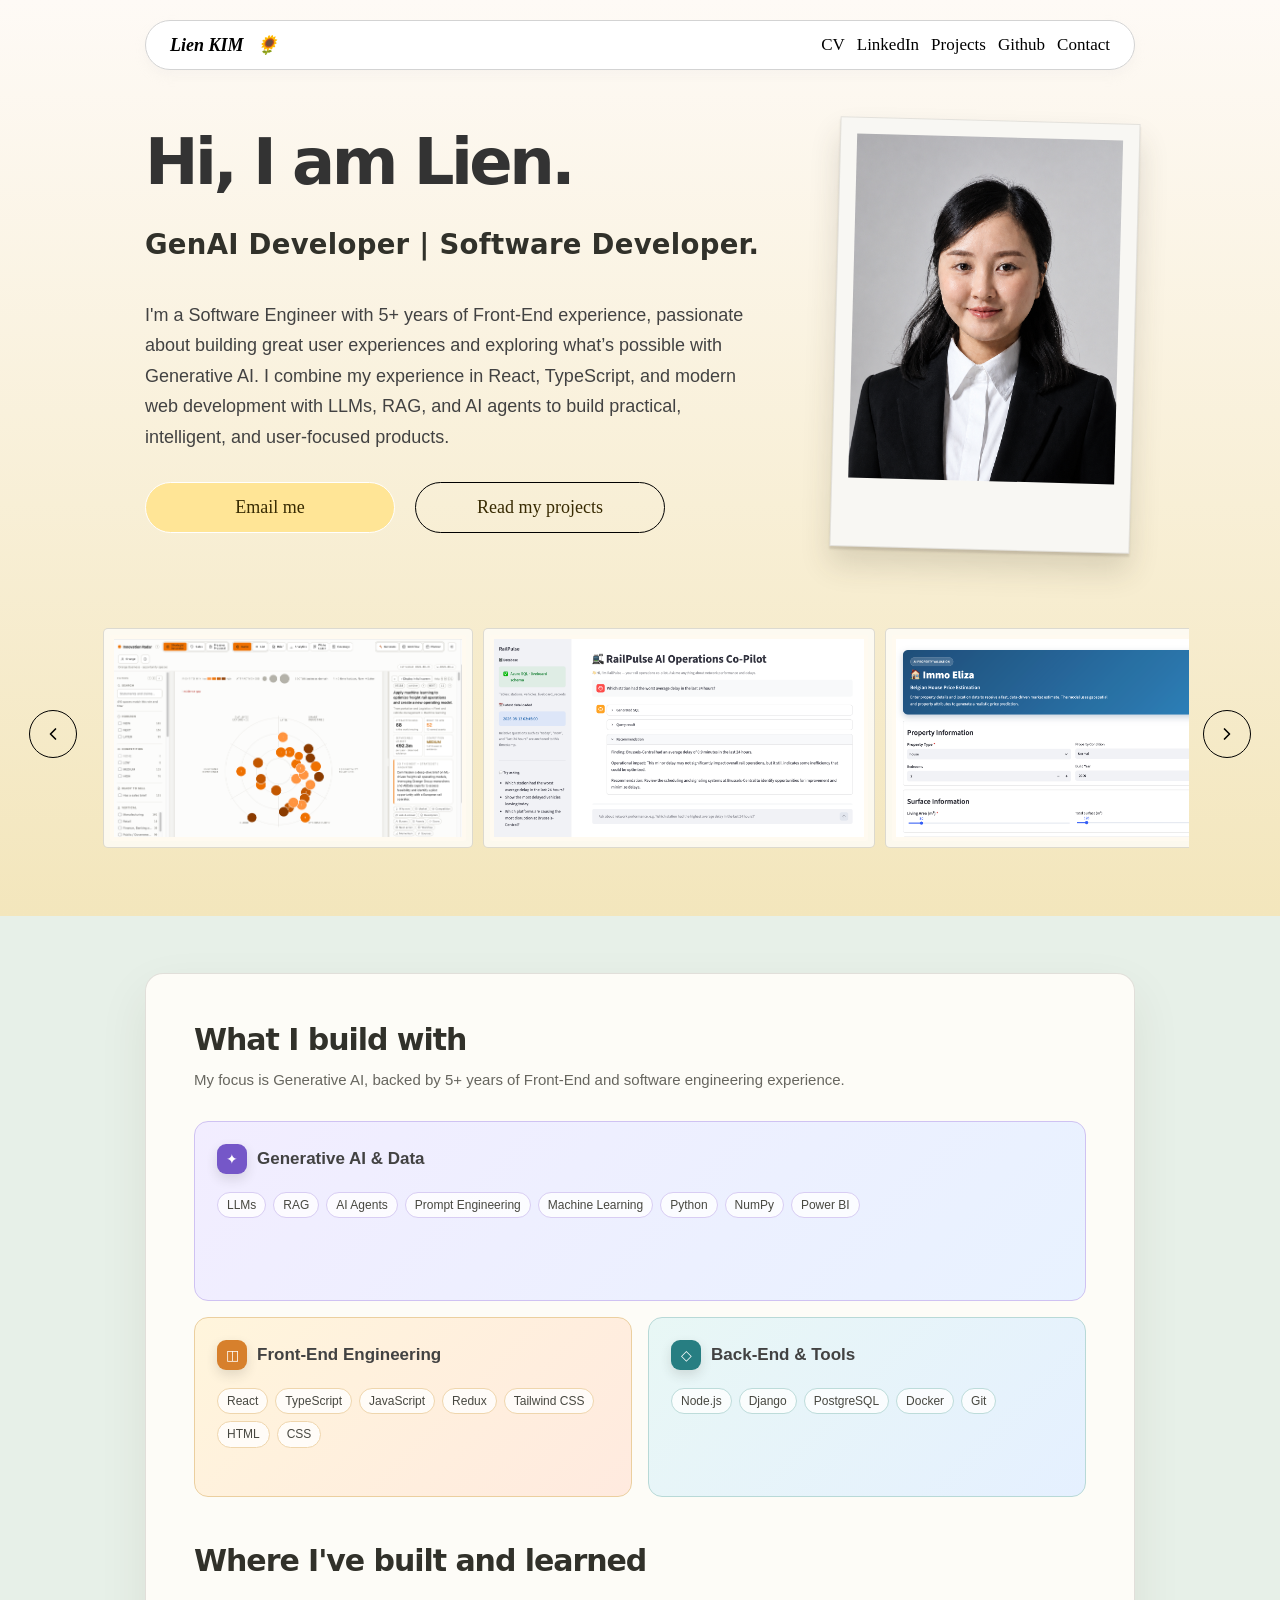
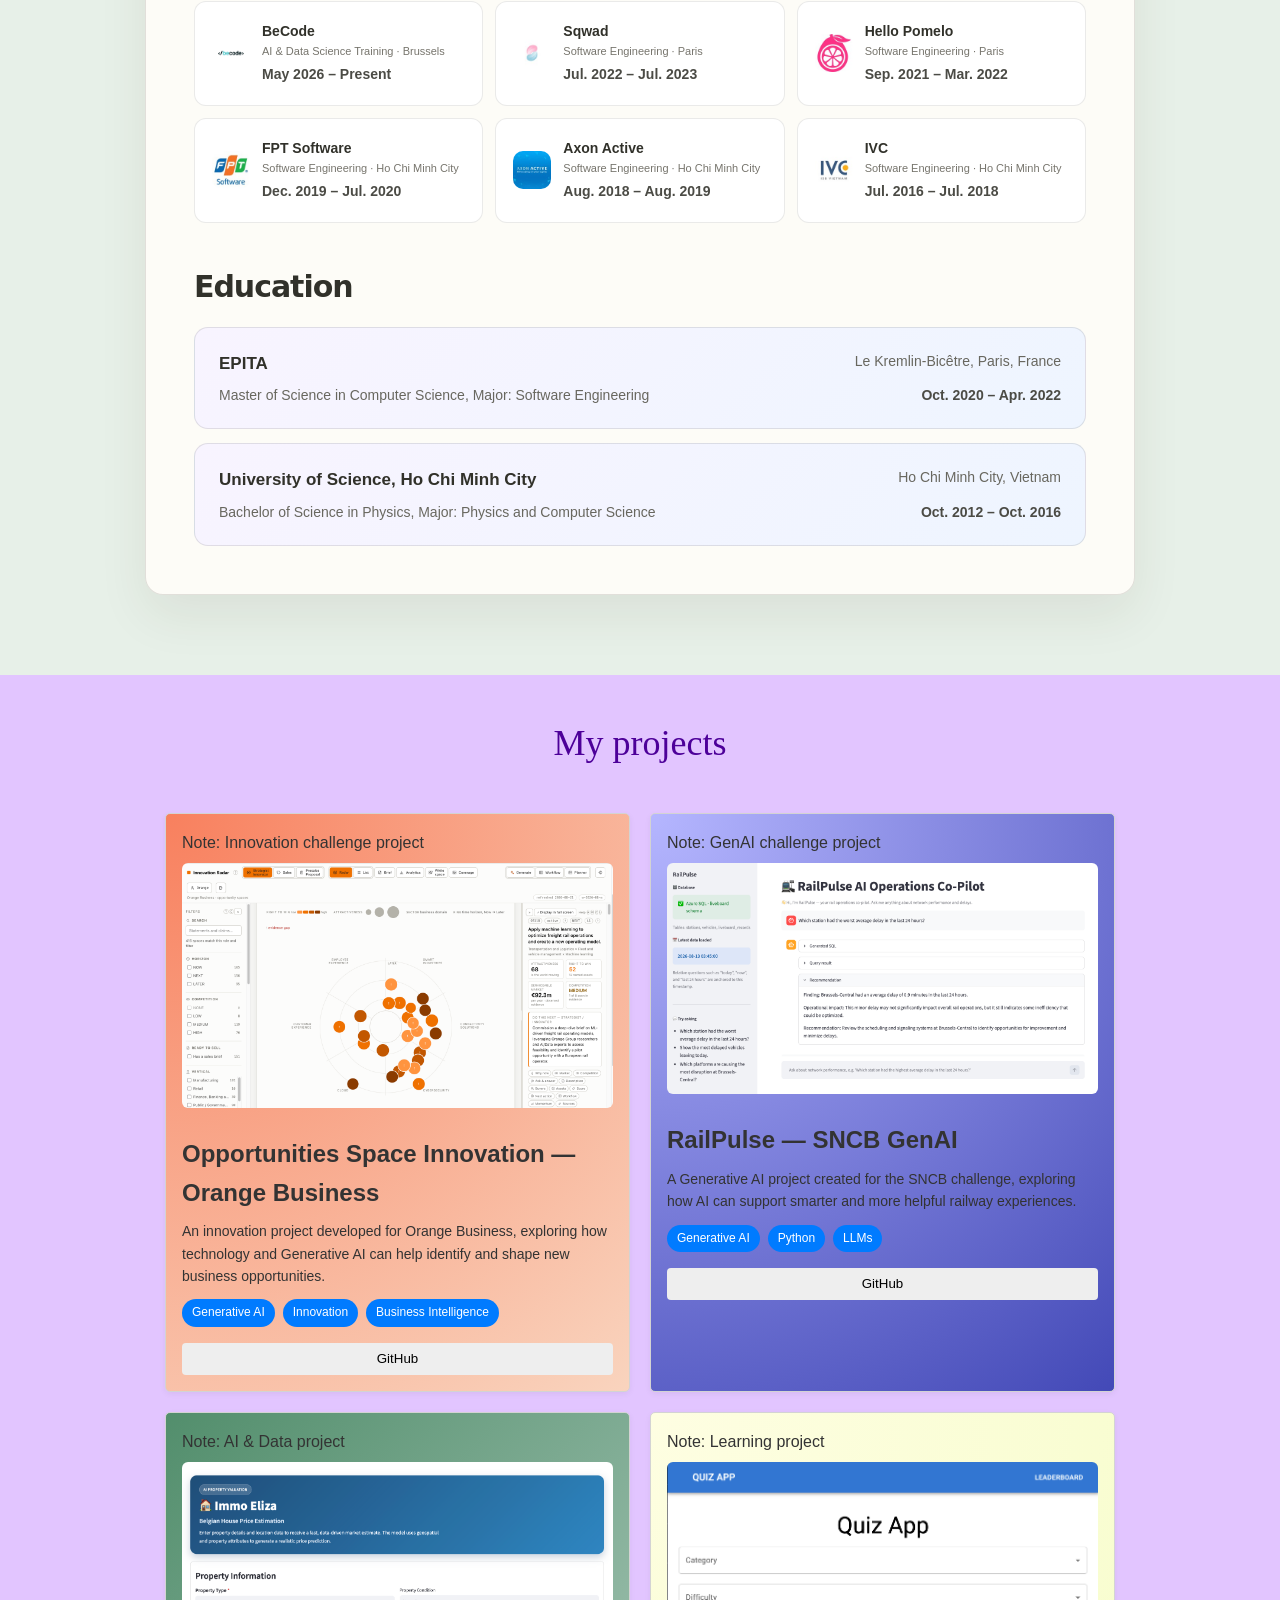
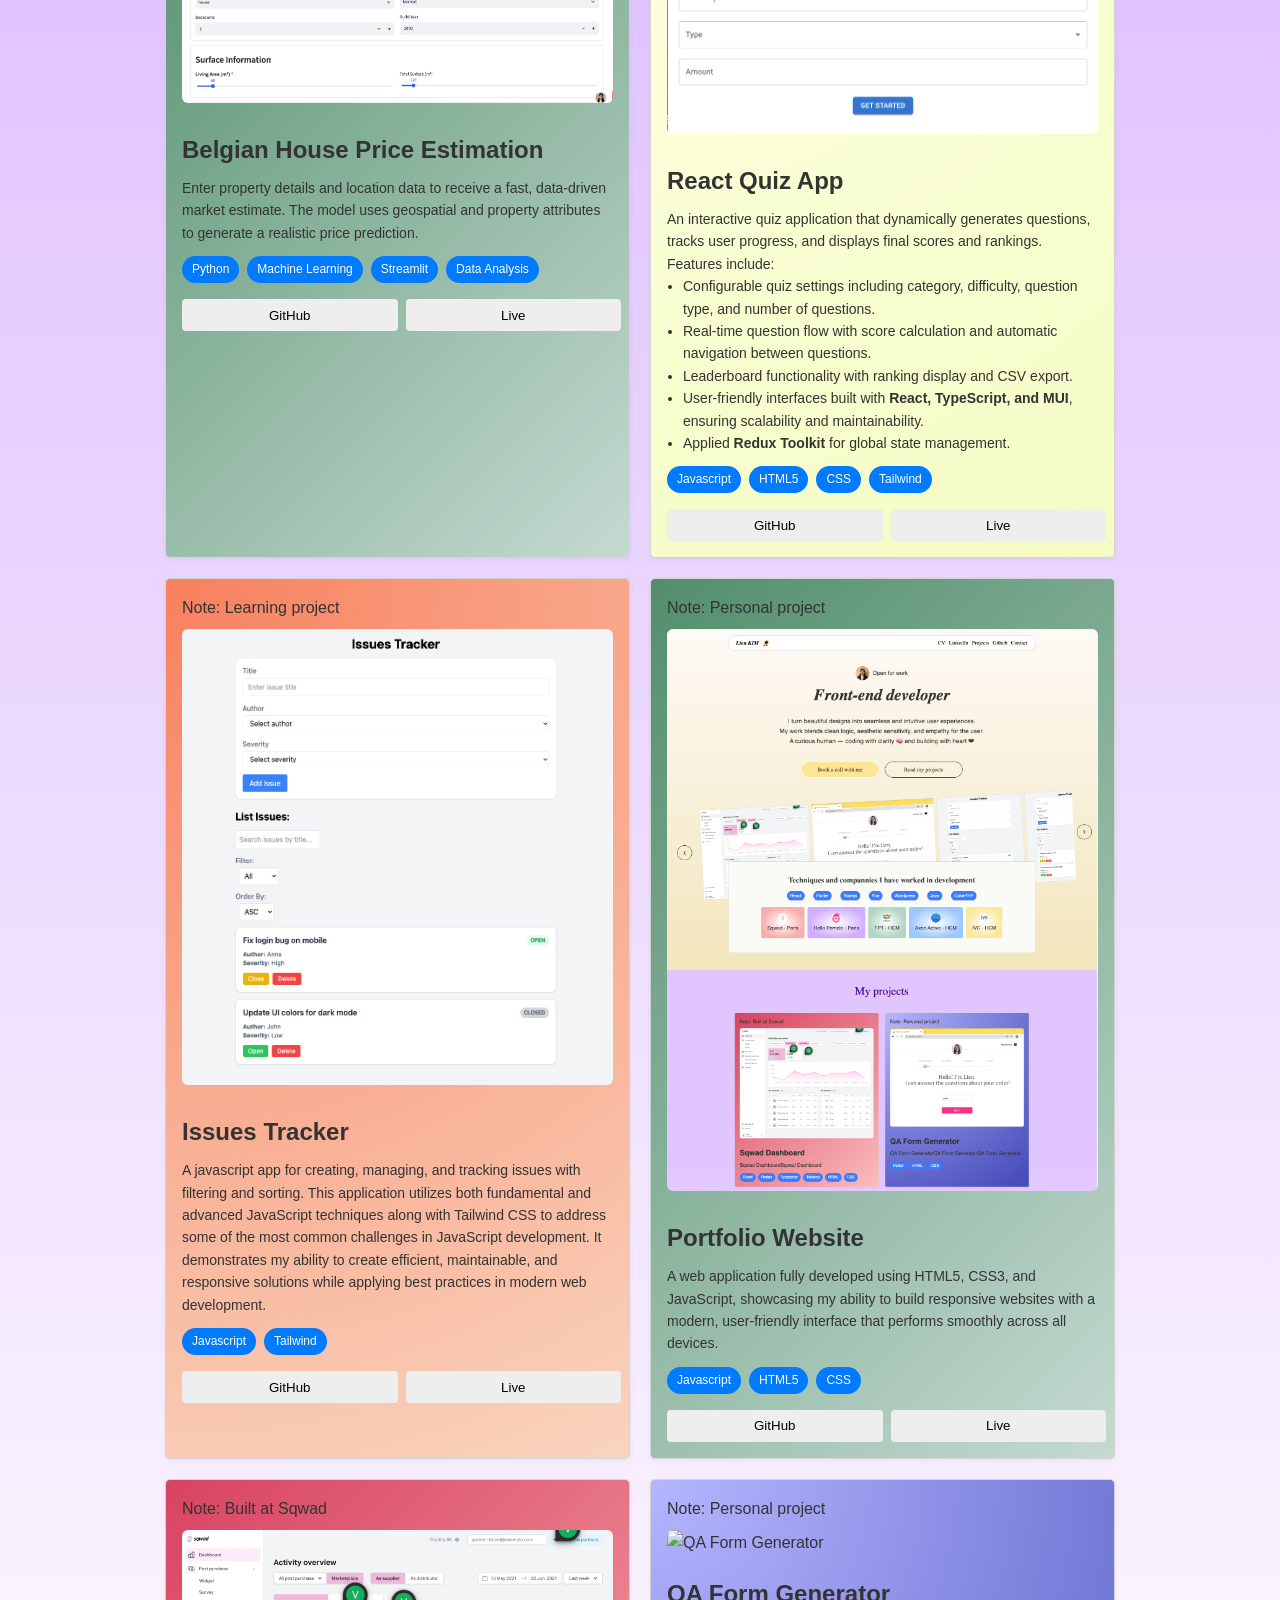
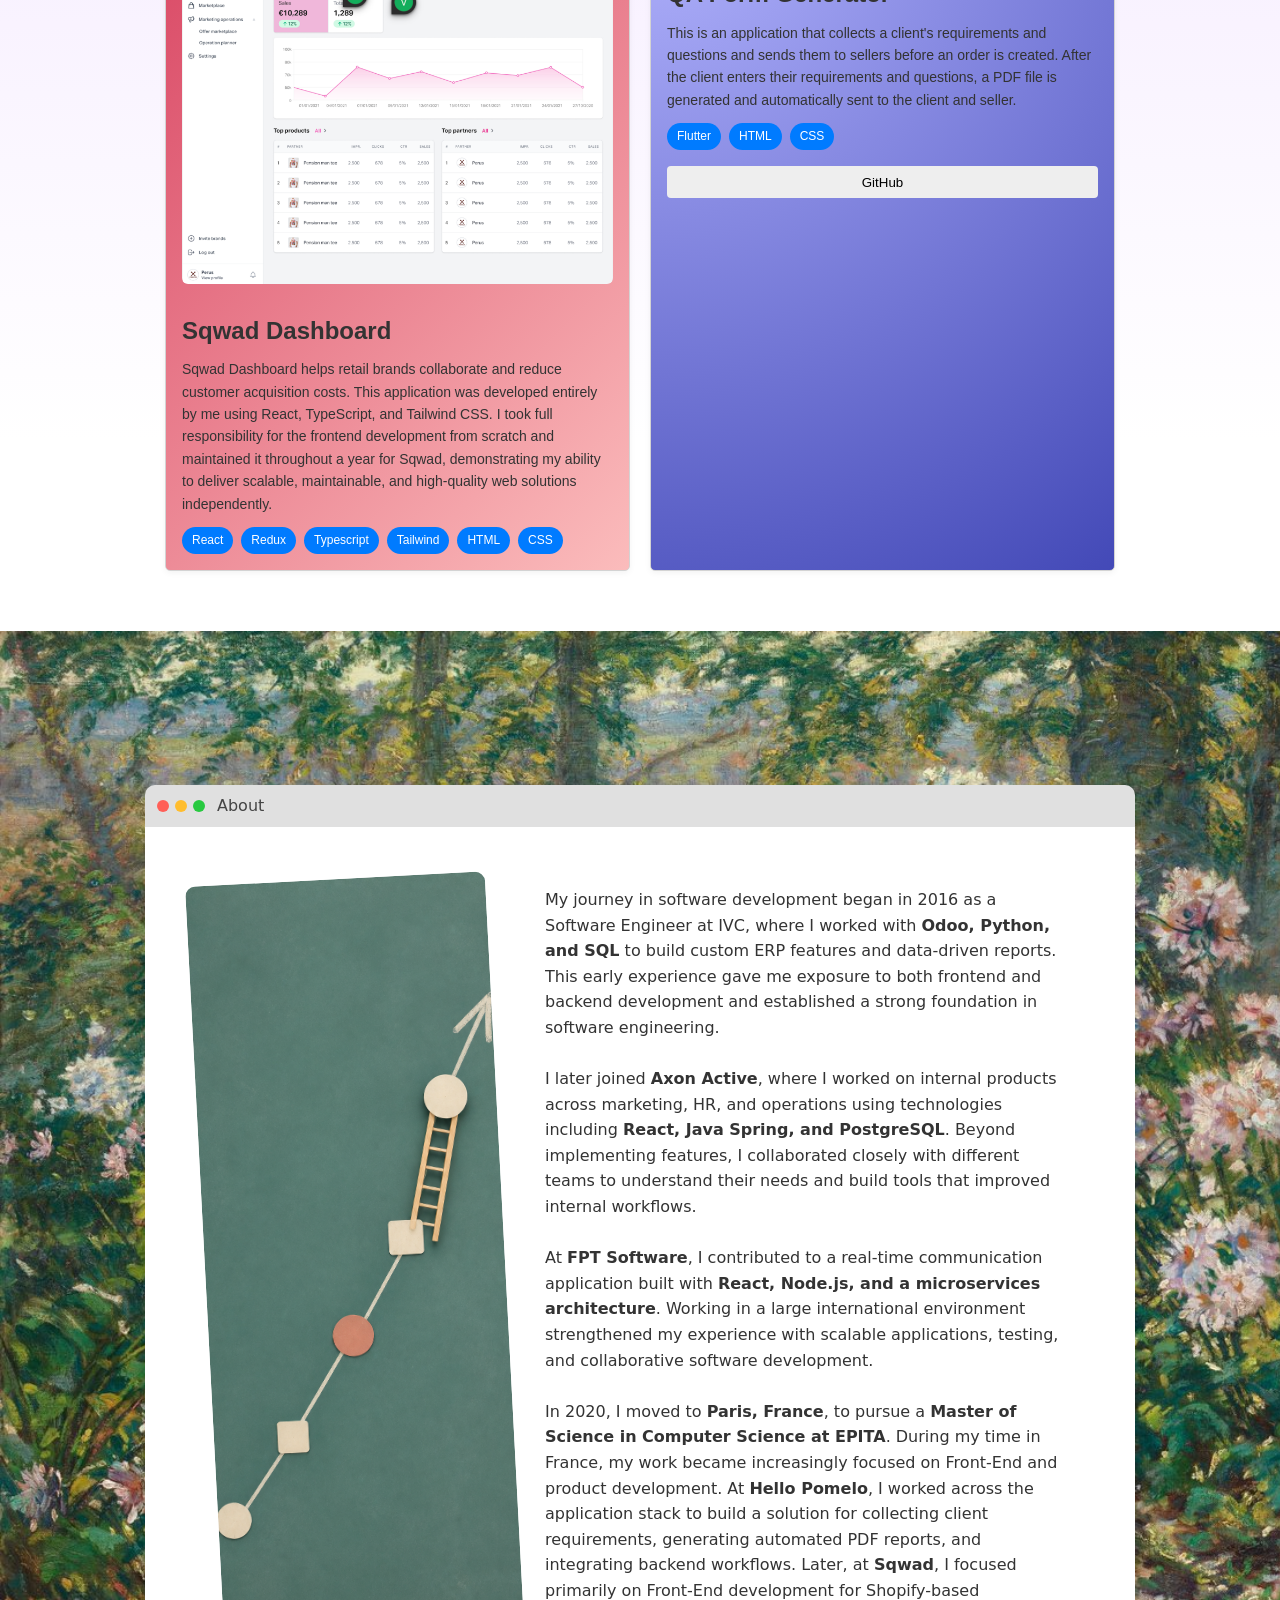
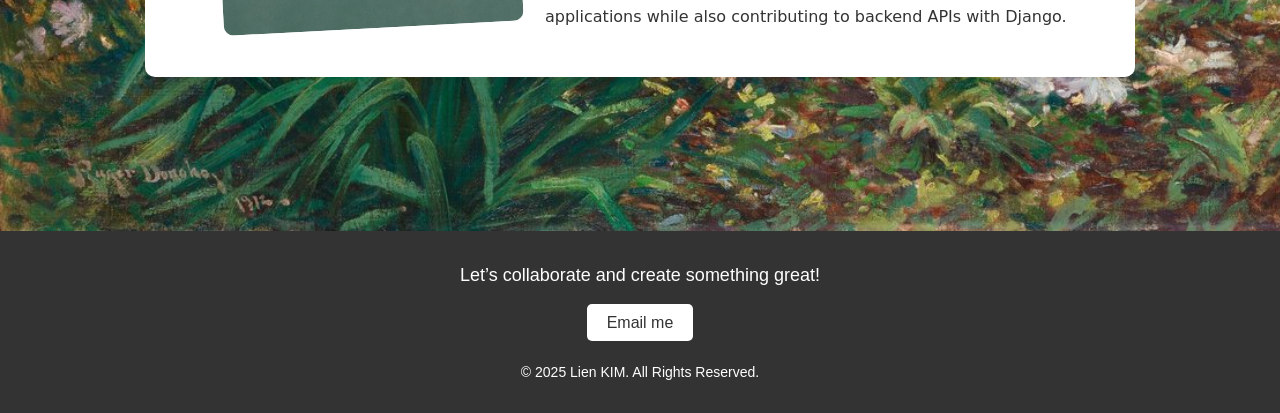
==== commit 49de27f3: "update education" ====
--- a/index.html
+++ b/index.html
@@ -203,6 +203,10 @@
               <h2 data-content="experience.companiesTitle"></h2>
             </div>
             <div class="companies" id="companiesContainer"></div>
+            <div class="education-heading">
+              <h2 data-content="experience.educationTitle"></h2>
+            </div>
+            <div class="education-list" id="educationContainer"></div>
           </div>
         </div>
       </section>
--- a/assets/css/styles.css
+++ b/assets/css/styles.css
@@ -293,15 +293,20 @@
 }
 
 .hero-visual .avatar-wrapper {
-  width: min(100%, 330px);
-  height: 410px;
-  padding: 0;
+  position: relative;
+  width: min(100%, 350px);
+  height: 430px;
+  padding: 16px 16px 68px;
+  box-sizing: border-box;
   border-radius: 0;
-  background: transparent;
+  background: #f8f7f3;
   clip-path: none;
-  filter: drop-shadow(0 18px 18px rgba(62, 54, 37, 0.12));
-  transform: none;
-  overflow: hidden;
+  border: 1px solid rgba(75, 68, 55, 0.12);
+  box-shadow:
+    0 3px 2px rgba(66, 57, 41, 0.15),
+    0 18px 30px rgba(62, 54, 37, 0.16);
+  transform: rotate(1.5deg);
+  overflow: visible;
 }
 
 .hero-visual .avatar {
@@ -309,7 +314,7 @@
   height: 100%;
   border-radius: 0;
   object-fit: cover;
-  object-position: center 32%;
+  object-position: center 30%;
   transform: none;
   clip-path: none;
 }
@@ -324,8 +329,17 @@
     font-size: 42px;
   }
 
+  .hero-copy .intro-content p,
+  .hero-copy .intro-detail,
+  .hero-copy .intro-detail p {
+    margin-right: auto;
+    margin-left: auto;
+    text-align: center;
+  }
+
   .hero-copy .quote-and-case-studies {
-    align-items: stretch;
+    justify-content: center;
+    align-items: center;
   }
 
   .hero-copy .quote-and-case-studies .button-container {
@@ -339,7 +353,10 @@
   }
 
   .hero-visual .avatar-wrapper {
-    height: 380px;
+    width: min(88vw, 330px);
+    height: 400px;
+    padding: 14px 14px 62px;
+    transform: none;
   }
 }
 
@@ -548,6 +565,12 @@
   margin-bottom: 6px;
   border-radius: 20px;
 }
+.work-experiences .companies .company-period {
+  margin-top: 6px;
+  font-size: 14px;
+  font-weight: 600;
+  color: #4b4b45;
+}
 .company.sqwad {
   background: radial-gradient(50% 50% at 50% 50%, #ffffff 0%, #fbadad 100%);
 }
@@ -599,7 +622,8 @@
 }
 
 .skills-heading h2,
-.companies-heading h2 {
+.companies-heading h2,
+.education-heading h2 {
   color: #31312a;
   font-family: system-ui, -apple-system, BlinkMacSystemFont, "Segoe UI", sans-serif;
   font-size: 30px;
@@ -714,6 +738,50 @@
 
 .companies-heading {
   margin: 46px 0 22px;
+}
+
+.education-heading {
+  margin: 46px 0 22px;
+}
+
+.education-list {
+  display: grid;
+  gap: 14px;
+}
+
+.education-item {
+  padding: 22px 24px;
+  border: 1px solid rgba(49, 49, 42, 0.12);
+  border-radius: 14px;
+  background: linear-gradient(135deg, #f8f4ff 0%, #eef5ff 100%);
+}
+
+.education-topline,
+.education-details {
+  display: flex;
+  justify-content: space-between;
+  gap: 24px;
+}
+
+.education-topline h3 {
+  color: #31312a;
+  font-size: 17px;
+}
+
+.education-topline span,
+.education-details {
+  color: #68675f;
+  font-size: 14px;
+}
+
+.education-details {
+  margin-top: 7px;
+}
+
+.education-details time {
+  flex-shrink: 0;
+  color: #4b4b45;
+  font-weight: 600;
 }
 
 .work-experiences .companies {
@@ -798,6 +866,12 @@
   .skill-group {
     min-height: auto;
   }
+
+  .education-topline,
+  .education-details {
+    flex-direction: column;
+    gap: 4px;
+  }
 }
 
 /* Projects */
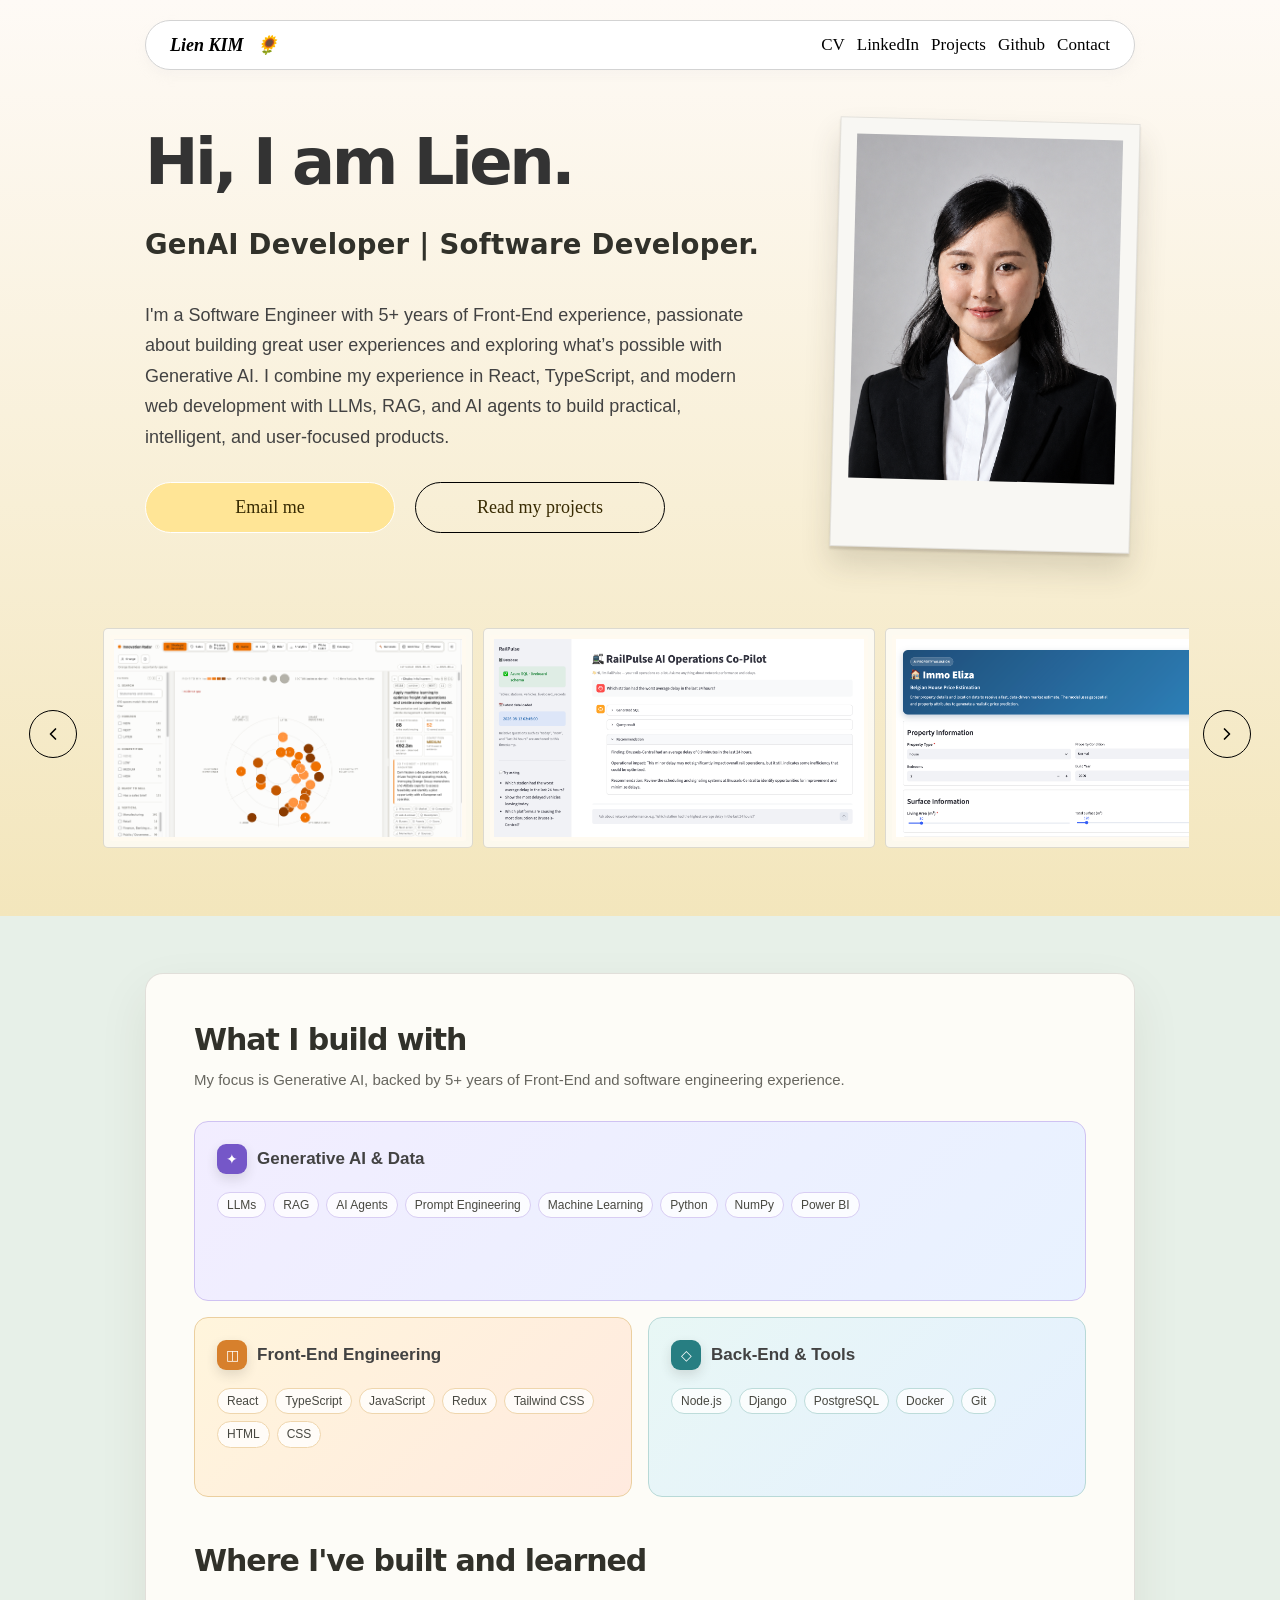
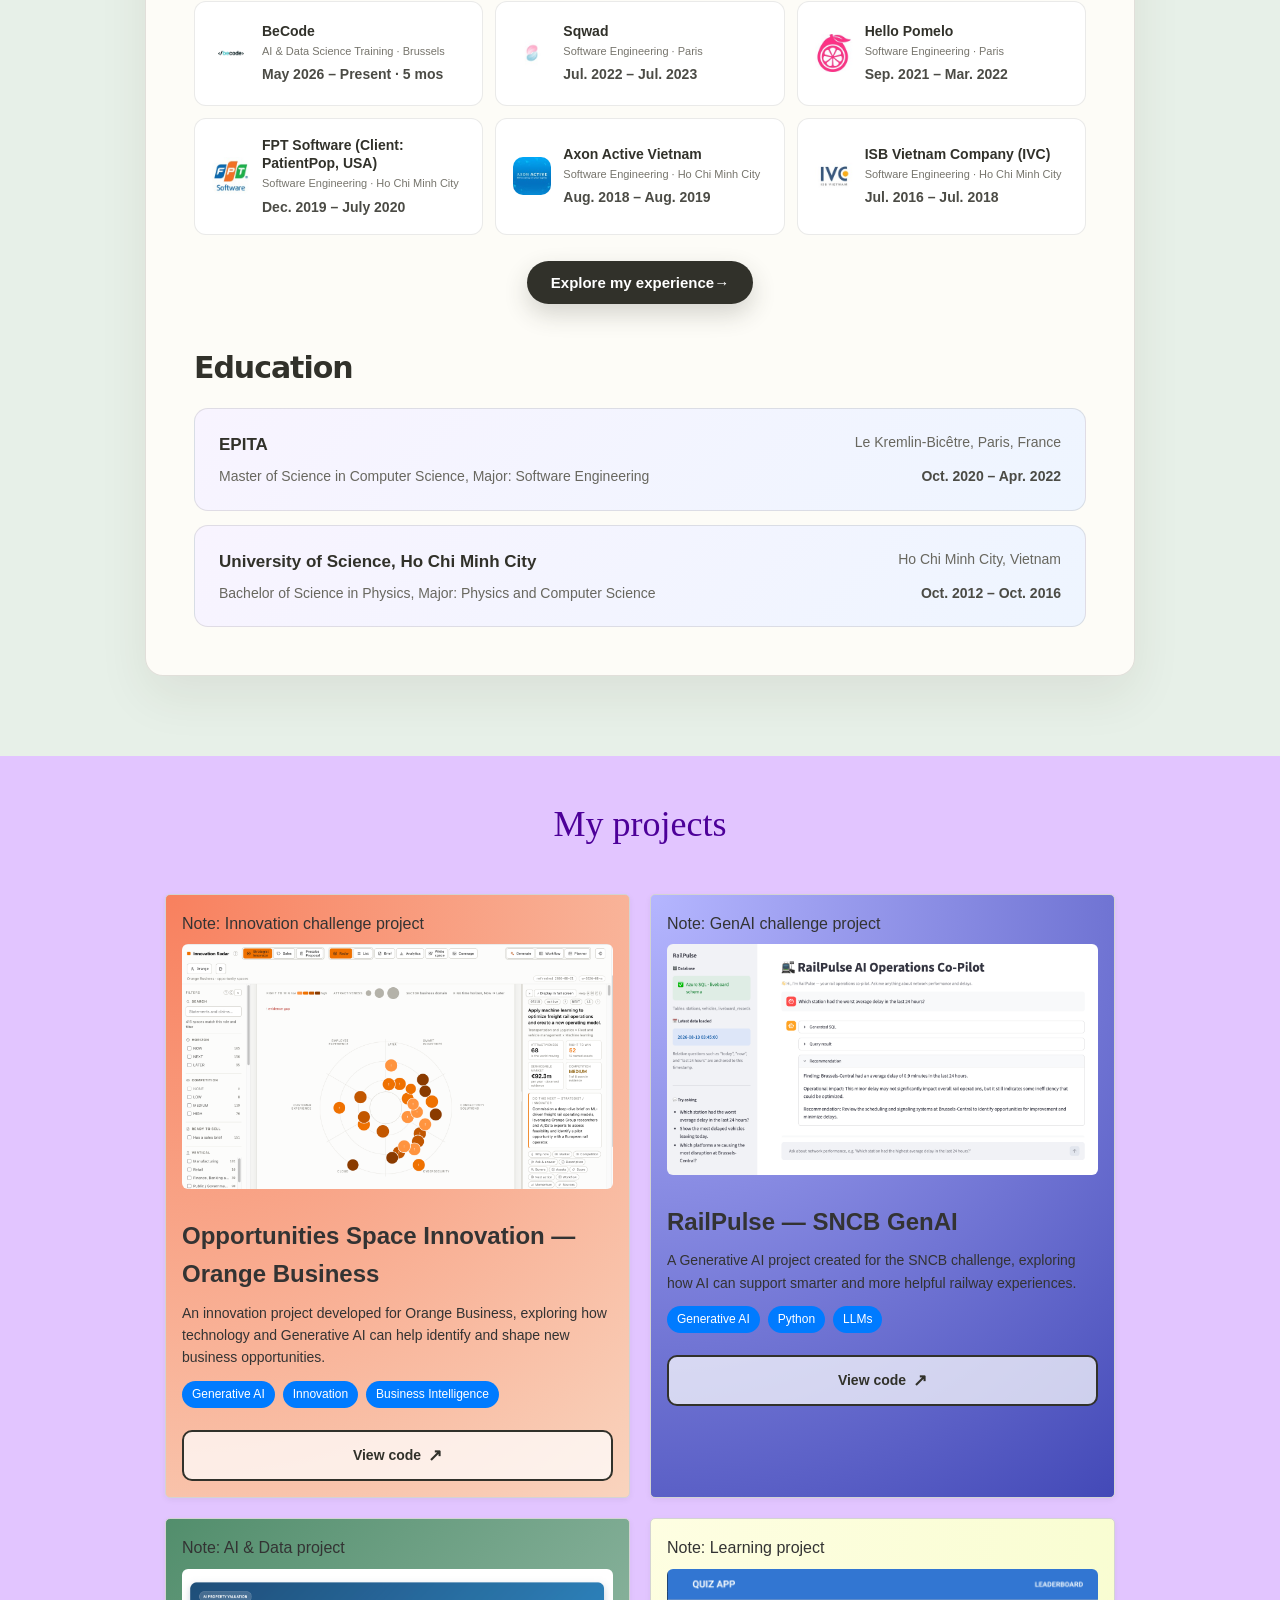
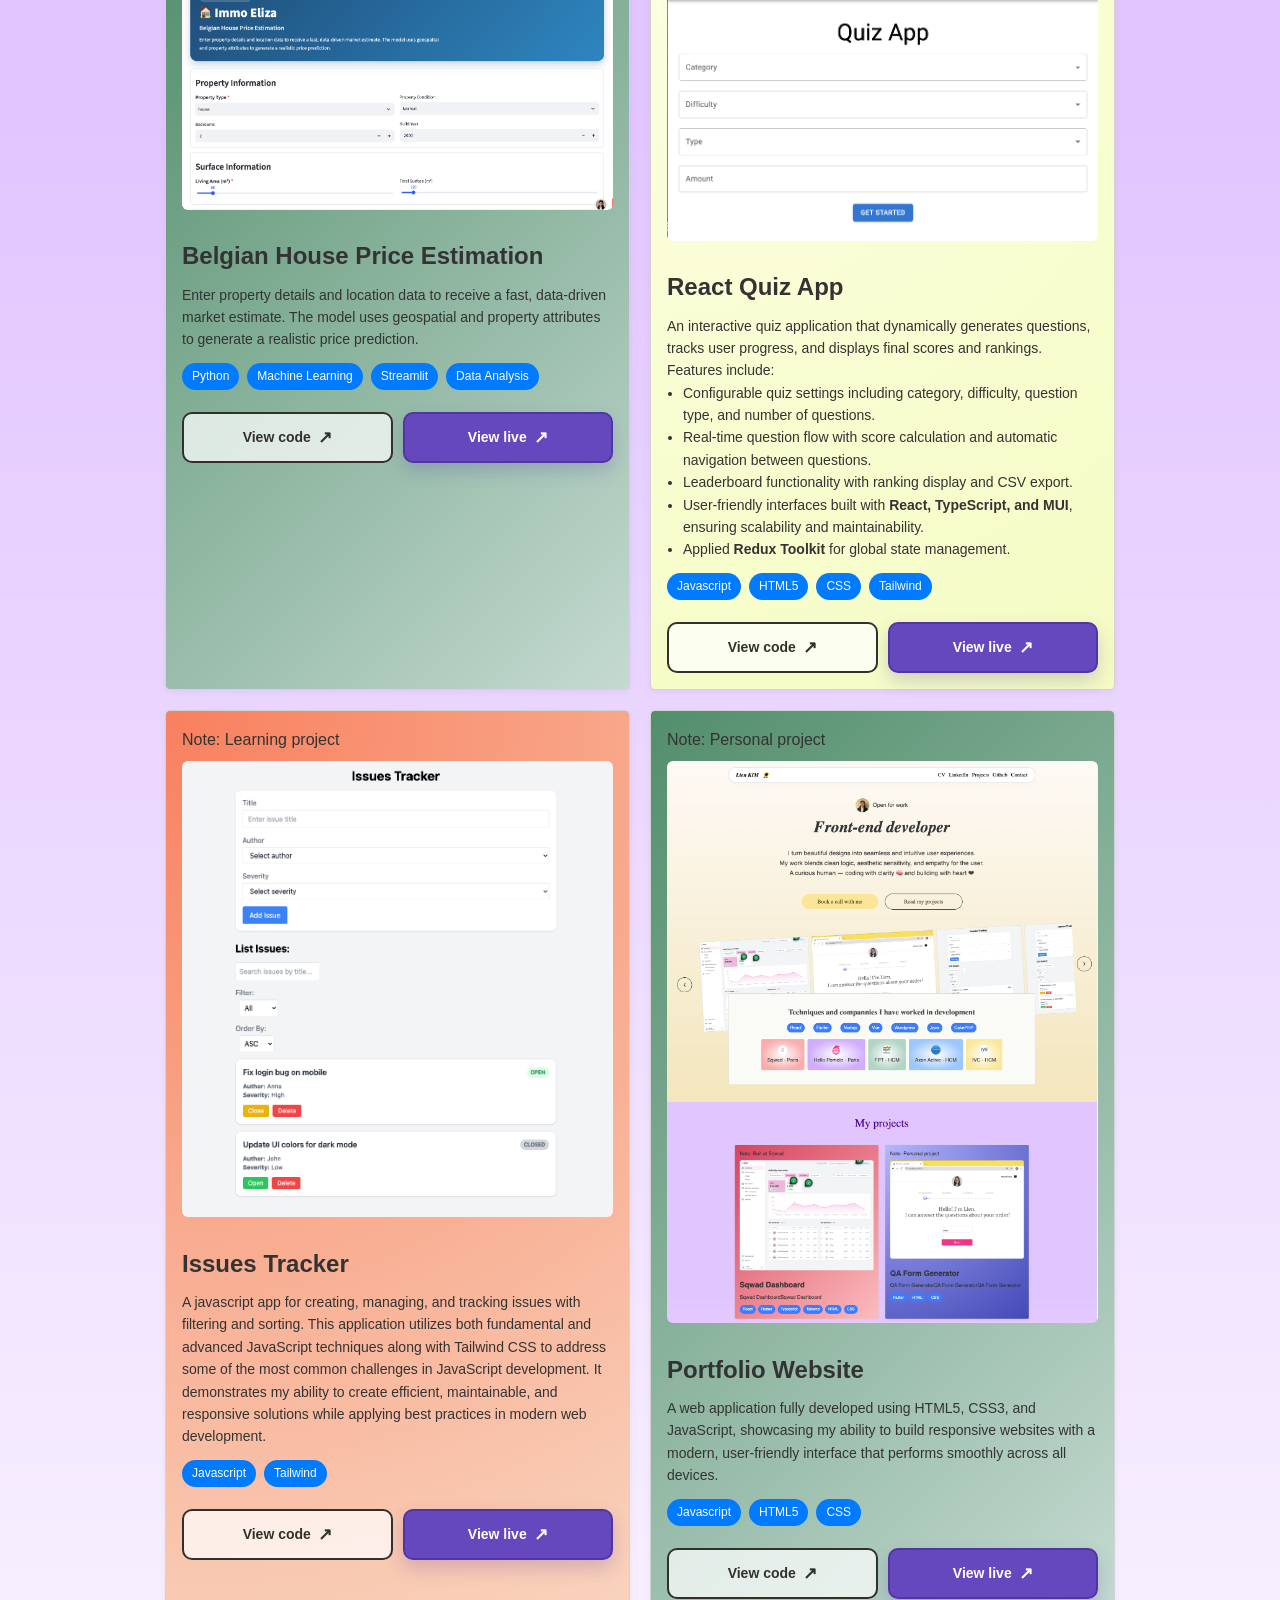
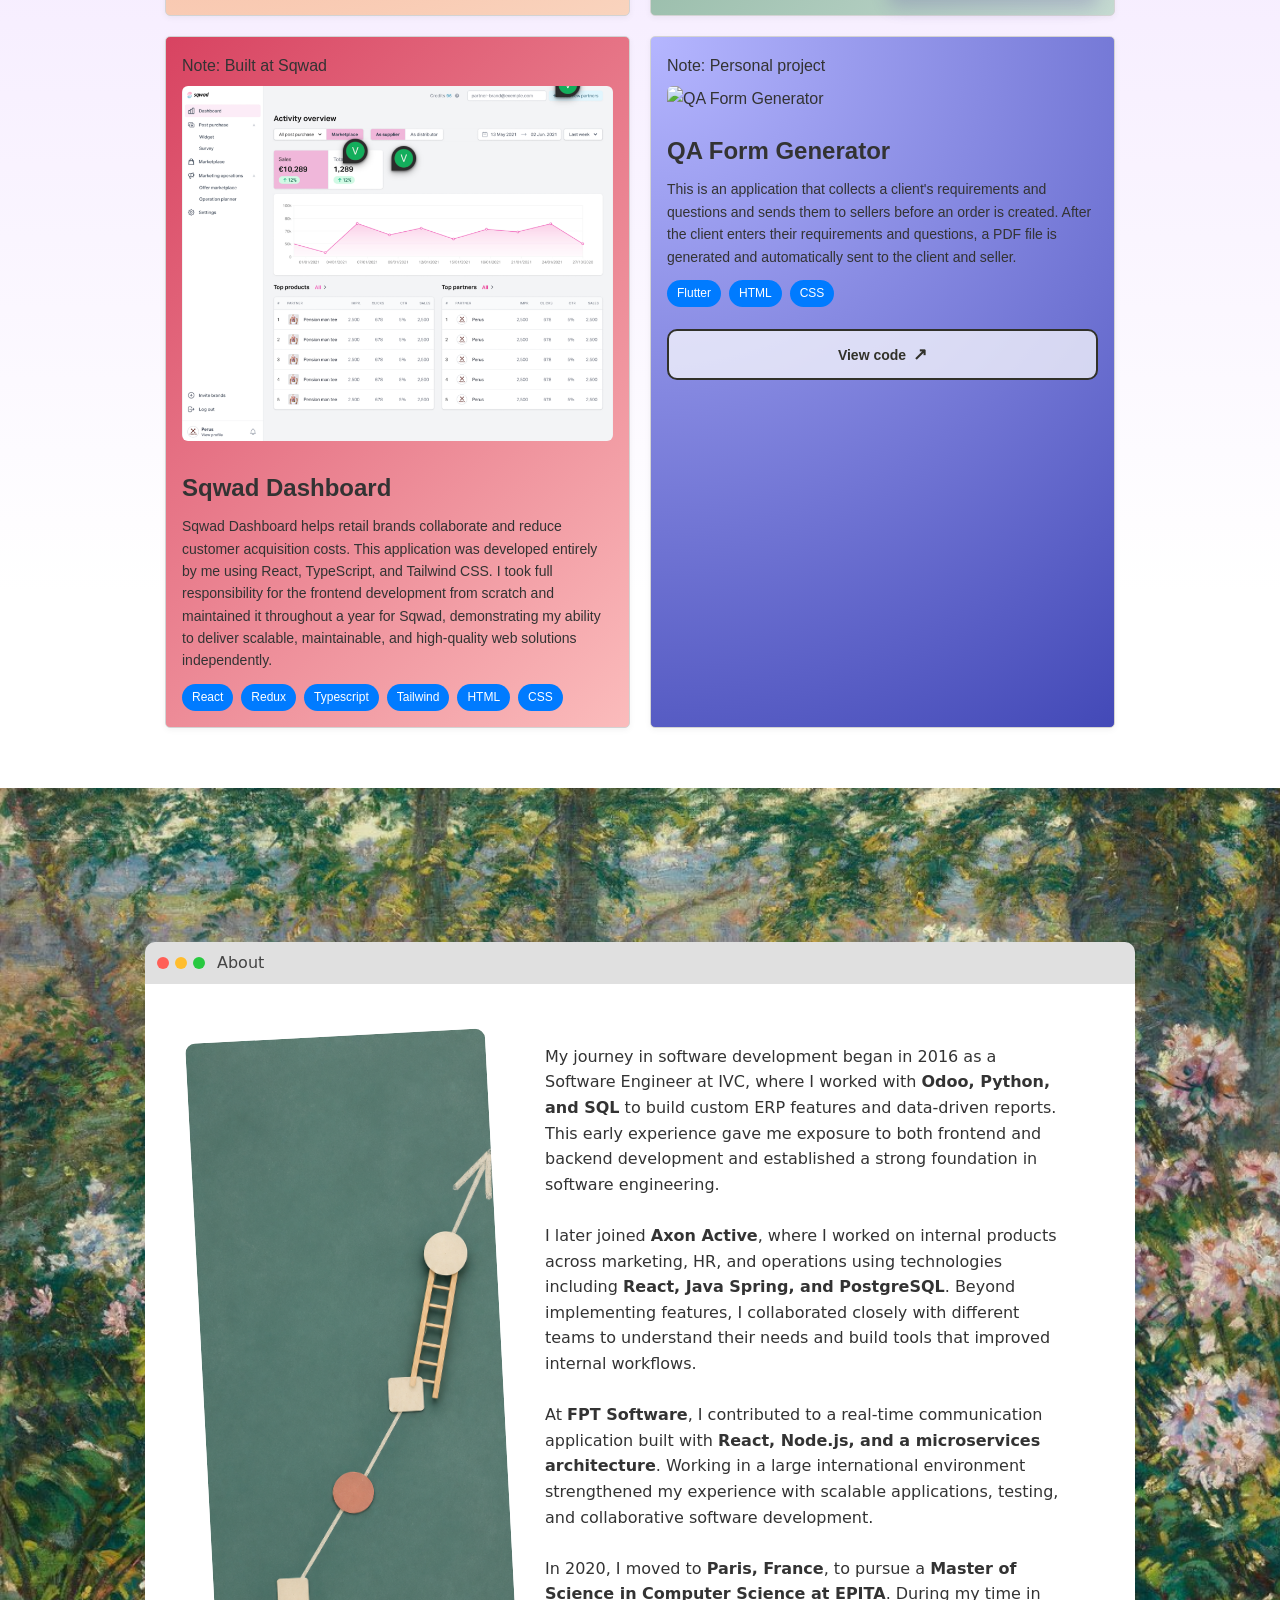
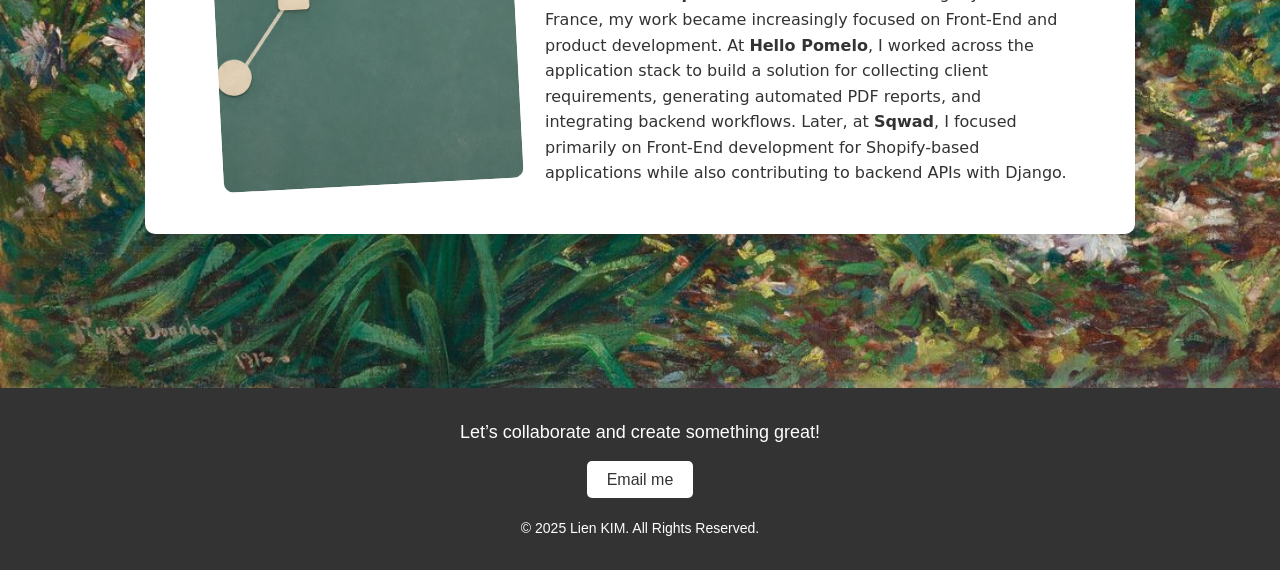
==== commit 68690e9c: "update cv" ====
--- a/index.html
+++ b/index.html
@@ -23,7 +23,7 @@
             <ul>
               <li>
                 <a
-                  href="https://drive.google.com/file/d/1wg-AV26ZET-mczP3YdyRU8mdxt8qPlJh/view?usp=drive_link"
+                  href="cv/lien-kim-cv.pdf"
                   target="_blank"
                   class="nav-link"
                   data-content="navigation.cv"
@@ -203,6 +203,12 @@
               <h2 data-content="experience.companiesTitle"></h2>
             </div>
             <div class="companies" id="companiesContainer"></div>
+            <button
+              class="experience-cta"
+              id="openExperienceModal"
+              type="button"
+              data-content="experience.experienceButton"
+            ></button>
             <div class="education-heading">
               <h2 data-content="experience.educationTitle"></h2>
             </div>
@@ -267,6 +273,24 @@
         </div>
       </section>
     </main>
+
+    <dialog class="experience-modal" id="experienceModal">
+      <div class="experience-modal-header">
+        <div>
+          <span class="experience-modal-eyebrow">Career timeline</span>
+          <h2 data-content="experience.experienceModalTitle"></h2>
+        </div>
+        <button
+          class="experience-modal-close"
+          id="closeExperienceModal"
+          type="button"
+          aria-label="Close experience details"
+        >
+          &times;
+        </button>
+      </div>
+      <div class="experience-timeline" id="experienceTimeline"></div>
+    </dialog>
 
     <footer class="site-footer" id="contact">
       <p class="title" data-content="footer.callToAction">
--- a/assets/css/styles.css
+++ b/assets/css/styles.css
@@ -571,6 +571,180 @@
   font-weight: 600;
   color: #4b4b45;
 }
+
+.experience-cta {
+  width: fit-content;
+  height: auto;
+  margin: 26px auto 0;
+  padding: 13px 24px;
+  border: 0;
+  border-radius: 999px;
+  background: #31312a;
+  box-shadow: 0 10px 24px rgba(49, 49, 42, 0.2);
+  color: #fff;
+  font-size: 15px;
+  font-weight: 700;
+}
+
+.experience-cta::after {
+  content: "  →";
+}
+
+.experience-cta:hover {
+  background: #535347;
+  transform: translateY(-2px);
+}
+
+body.modal-open {
+  overflow: hidden;
+}
+
+.experience-modal {
+  width: min(760px, calc(100% - 32px));
+  max-height: min(84vh, 850px);
+  margin: auto;
+  padding: 0;
+  overflow: hidden;
+  border: 1px solid rgba(49, 49, 42, 0.15);
+  border-radius: 22px;
+  background: #fffdf8;
+  box-shadow: 0 30px 80px rgba(28, 27, 23, 0.3);
+  color: #31312a;
+}
+
+.experience-modal::backdrop {
+  background: rgba(28, 27, 23, 0.62);
+  backdrop-filter: blur(4px);
+}
+
+.experience-modal-header {
+  position: sticky;
+  z-index: 2;
+  top: 0;
+  display: flex;
+  align-items: center;
+  justify-content: space-between;
+  padding: 24px 28px 20px;
+  border-bottom: 1px solid rgba(49, 49, 42, 0.1);
+  background: rgba(255, 253, 248, 0.96);
+}
+
+.experience-modal-eyebrow {
+  color: #77756d;
+  font-size: 12px;
+  font-weight: 700;
+  letter-spacing: 0.12em;
+  text-transform: uppercase;
+}
+
+.experience-modal-header h2 {
+  margin-top: 2px;
+  font-size: clamp(24px, 4vw, 34px);
+  letter-spacing: -0.035em;
+}
+
+.experience-modal .experience-modal-close {
+  width: 42px;
+  height: 42px;
+  border-color: rgba(49, 49, 42, 0.18);
+  background: #fff;
+  color: #31312a;
+  font-size: 28px;
+  line-height: 1;
+}
+
+.experience-timeline {
+  max-height: calc(min(84vh, 850px) - 94px);
+  padding: 28px 32px 34px 48px;
+  overflow-y: auto;
+}
+
+.timeline-item {
+  position: relative;
+  padding: 0 0 24px 30px;
+  border-left: 2px solid #d8cbed;
+}
+
+.timeline-item:last-child {
+  padding-bottom: 0;
+  border-left-color: transparent;
+}
+
+.timeline-marker {
+  position: absolute;
+  top: 7px;
+  left: -8px;
+  width: 14px;
+  height: 14px;
+  border: 3px solid #fffdf8;
+  border-radius: 50%;
+  background: #7557c8;
+  box-shadow: 0 0 0 2px #7557c8;
+}
+
+.timeline-card {
+  padding: 20px;
+  border: 1px solid rgba(49, 49, 42, 0.1);
+  border-radius: 14px;
+  background: #fff;
+}
+
+.timeline-heading {
+  display: flex;
+  justify-content: space-between;
+  gap: 18px;
+}
+
+.timeline-period {
+  color: #7557c8;
+  font-size: 12px;
+  font-weight: 700;
+}
+
+.timeline-heading h3 {
+  margin-top: 2px;
+  font-size: 19px;
+}
+
+.timeline-location {
+  color: #77756d;
+  font-size: 12px;
+  text-align: right;
+}
+
+.timeline-role {
+  margin-top: 8px;
+  font-size: 14px;
+  font-weight: 700;
+}
+
+.timeline-responsibilities {
+  margin-top: 7px;
+  padding-left: 19px;
+  color: #626159;
+  font-size: 14px;
+  line-height: 1.6;
+}
+
+.timeline-responsibilities li + li {
+  margin-top: 7px;
+}
+
+.timeline-technologies {
+  display: flex;
+  flex-wrap: wrap;
+  gap: 6px;
+  margin-top: 14px;
+}
+
+.timeline-technologies span {
+  padding: 4px 8px;
+  border-radius: 999px;
+  background: #f0ebfa;
+  color: #584296;
+  font-size: 11px;
+  font-weight: 600;
+}
 .company.sqwad {
   background: radial-gradient(50% 50% at 50% 50%, #ffffff 0%, #fbadad 100%);
 }
@@ -872,6 +1046,34 @@
     flex-direction: column;
     gap: 4px;
   }
+
+  .experience-modal {
+    width: calc(100% - 16px);
+    max-height: 94vh;
+    border-radius: 18px;
+  }
+
+  .experience-modal-header {
+    padding: 18px 18px 16px;
+  }
+
+  .experience-timeline {
+    max-height: calc(94vh - 82px);
+    padding: 22px 16px 28px 24px;
+  }
+
+  .timeline-item {
+    padding-left: 22px;
+  }
+
+  .timeline-heading {
+    flex-direction: column;
+    gap: 4px;
+  }
+
+  .timeline-location {
+    text-align: left;
+  }
 }
 
 /* Projects */
@@ -1163,26 +1365,53 @@
 
 .project-buttons {
   display: flex;
-  gap: 8px;
-  margin-top: 16px;
+  gap: 10px;
+  margin-top: 22px;
   flex-wrap: nowrap;
 }
 
-.project-buttons button {
-  background-color: #eeeeee;
-  color: #000;
-  border: none;
-  border-radius: 4px;
-  padding: 4px 8px;
+.project-buttons .project-link {
+  display: inline-flex;
+  align-items: center;
+  justify-content: center;
+  min-height: 44px;
+  padding: 10px 16px;
+  border: 2px solid #31312a;
+  border-radius: 10px;
+  color: #31312a;
+  font-size: 14px;
+  font-weight: 750;
+  text-decoration: none;
   cursor: pointer;
-  height: 32px;
-}
-
-.project-buttons.one button {
+  transition: transform 0.2s ease, box-shadow 0.2s ease, background 0.2s ease;
+}
+
+.project-buttons .project-link span {
+  margin-left: 7px;
+  font-size: 17px;
+}
+
+.project-buttons .project-link.live {
+  border-color: #5136a3;
+  background: #6548bd;
+  color: #fff;
+  box-shadow: 0 8px 18px rgba(81, 54, 163, 0.22);
+}
+
+.project-buttons .project-link.github {
+  background: rgba(255, 255, 255, 0.72);
+}
+
+.project-buttons .project-link:hover {
+  transform: translateY(-2px);
+  box-shadow: 0 9px 20px rgba(49, 49, 42, 0.18);
+}
+
+.project-buttons.one .project-link {
   width: 100%;
 }
 
-.project-buttons.two button {
+.project-buttons.two .project-link {
   width: 50%;
 }
 
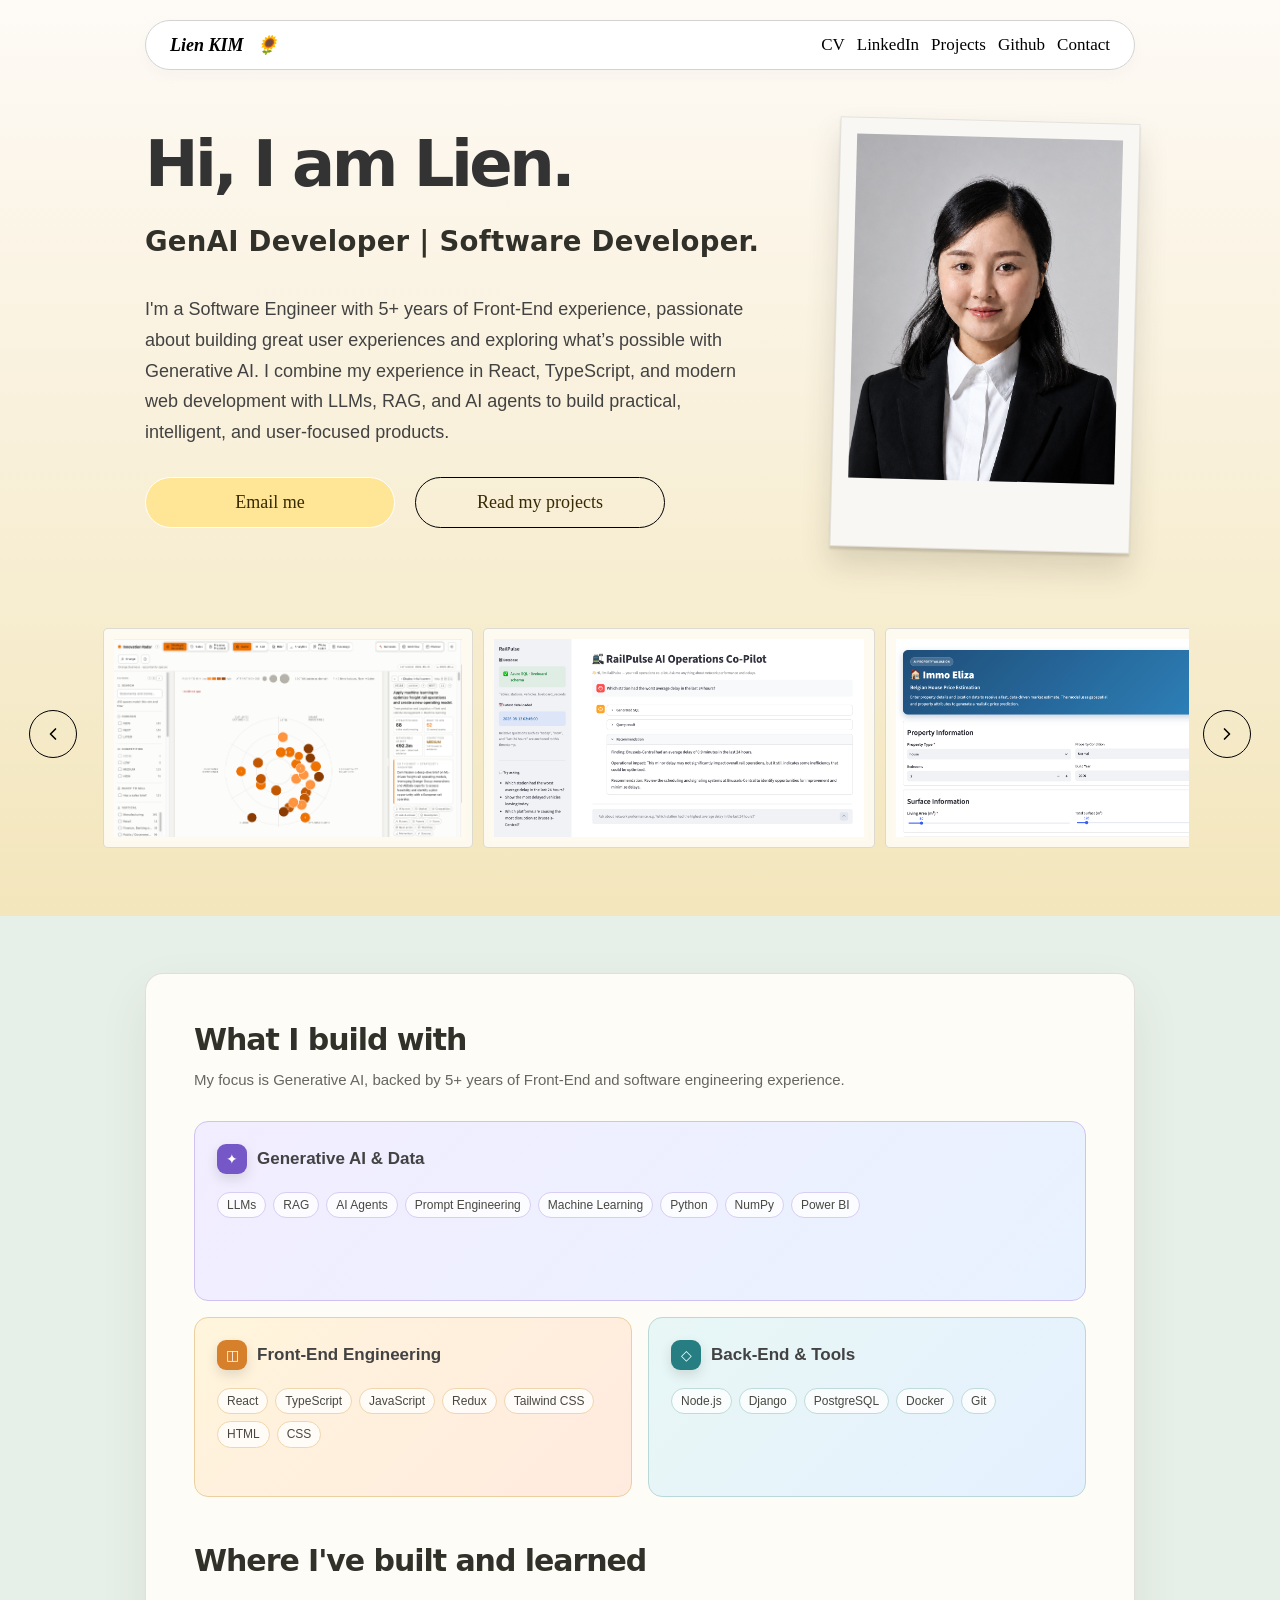
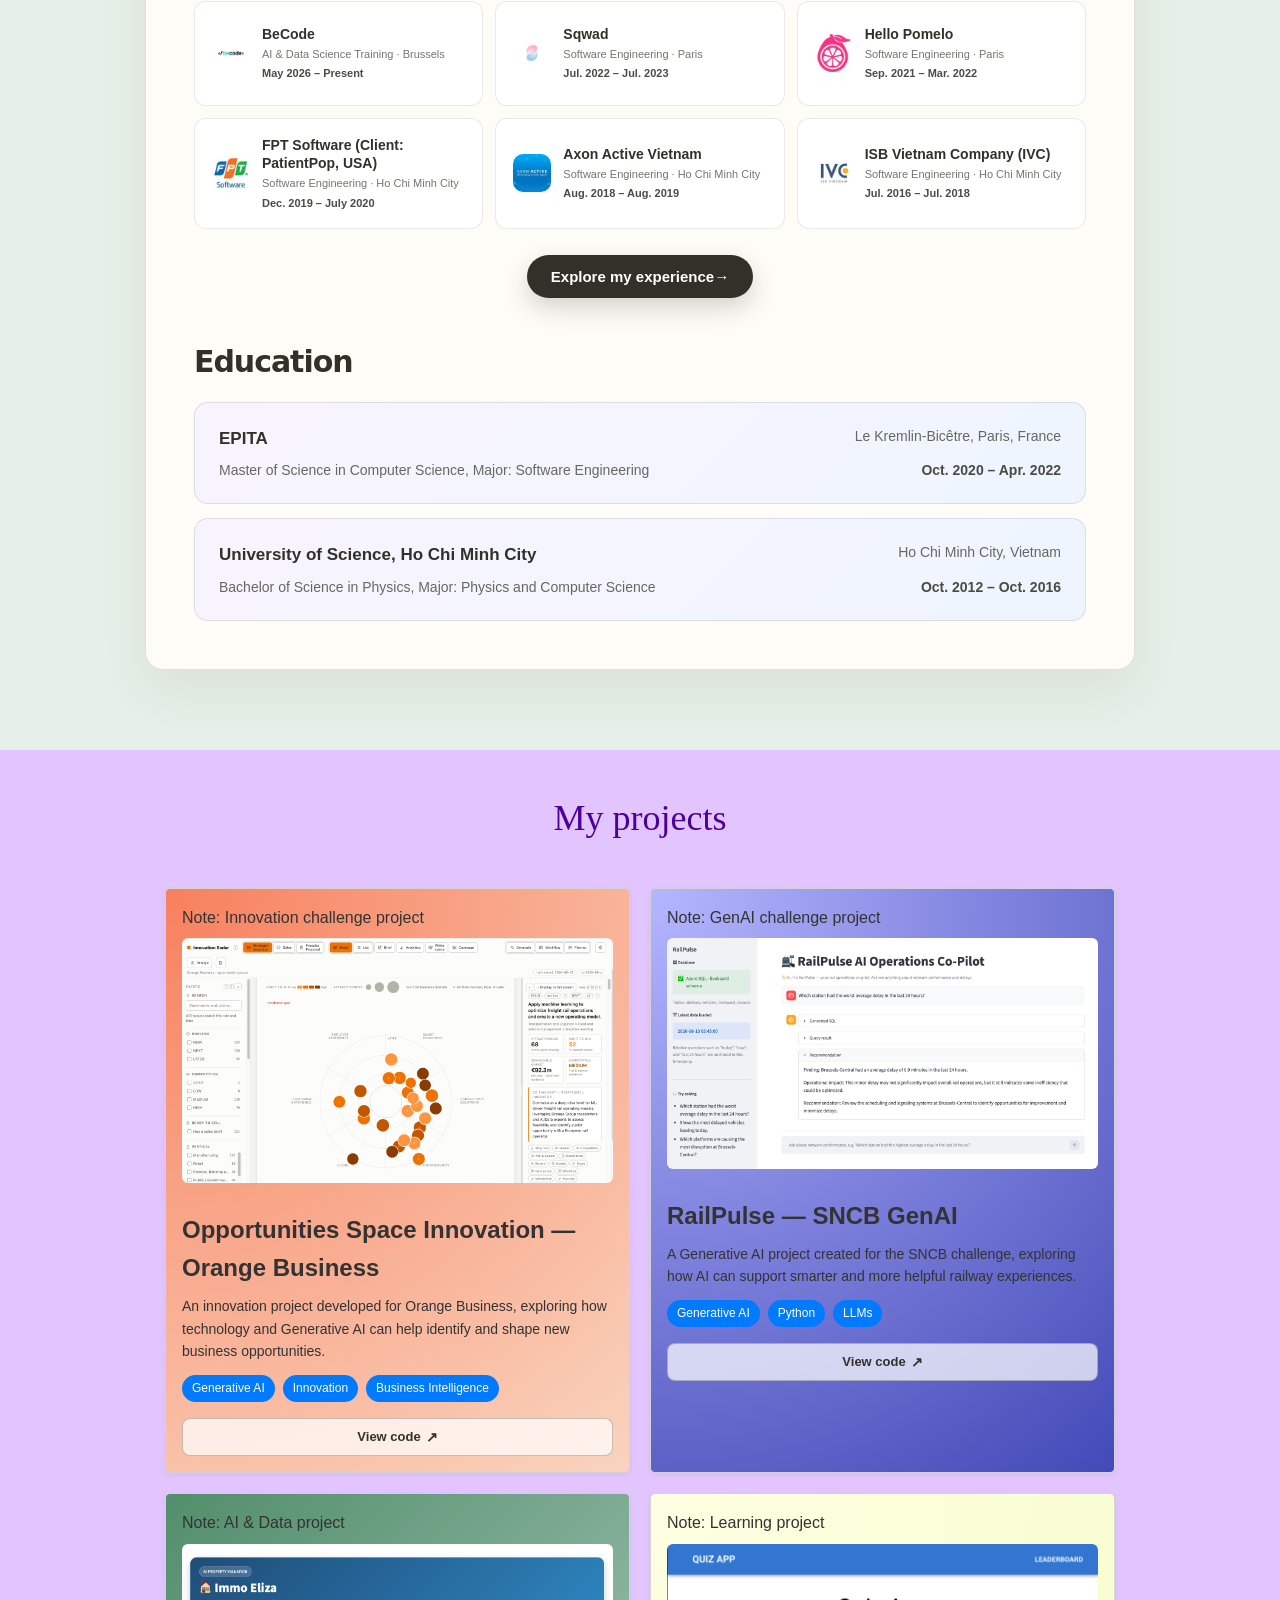
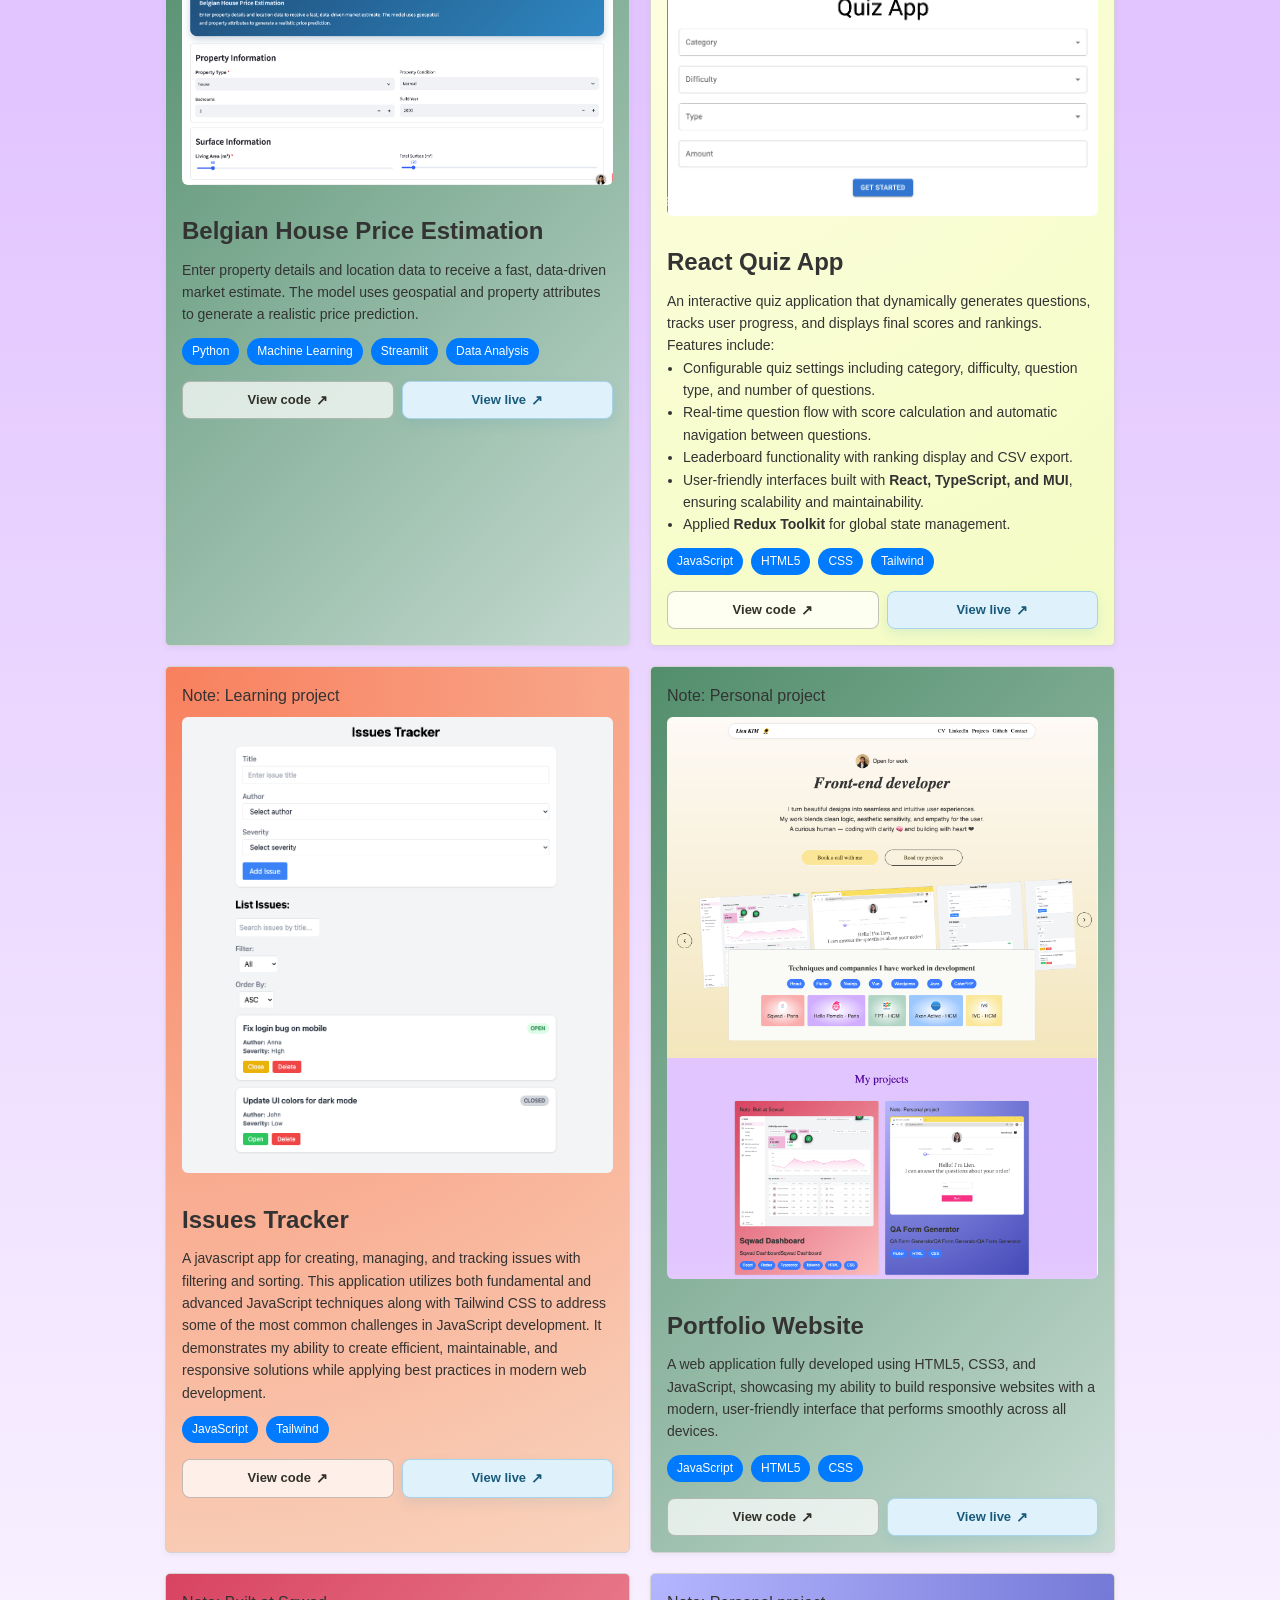
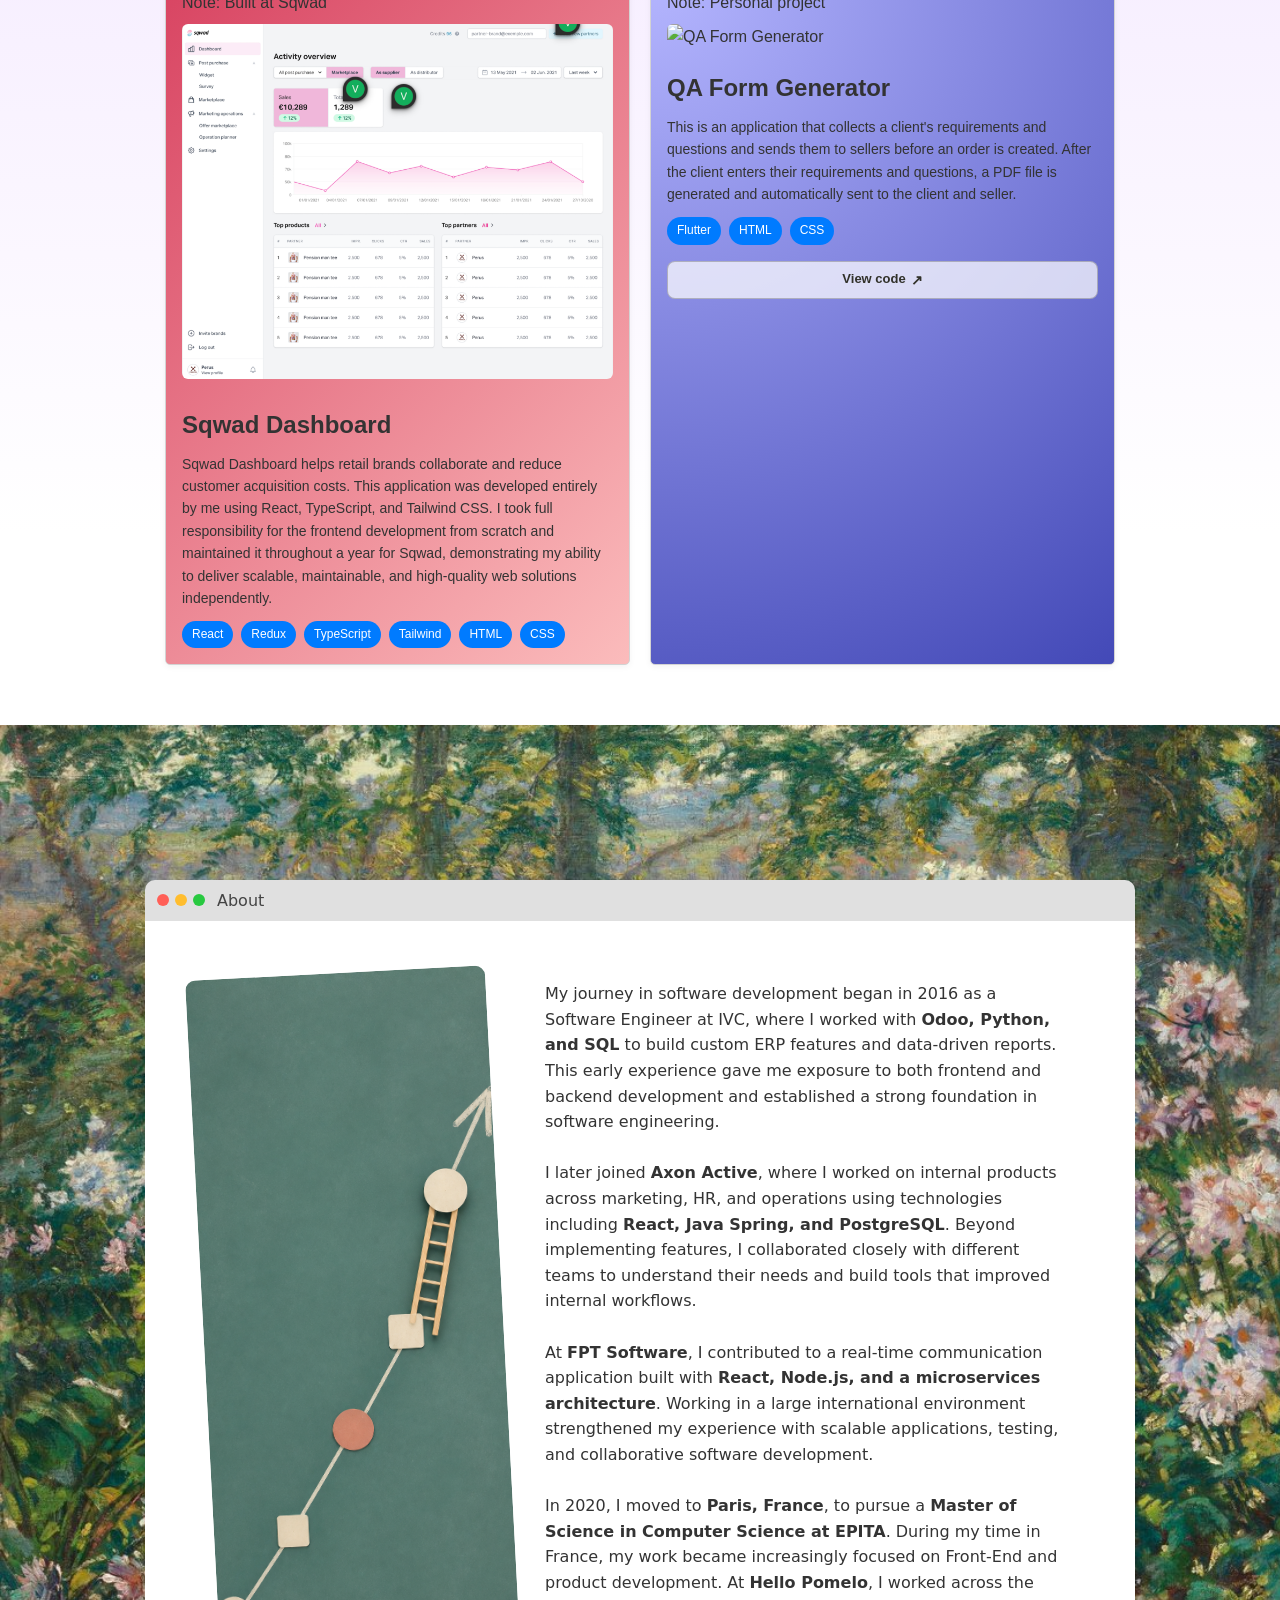
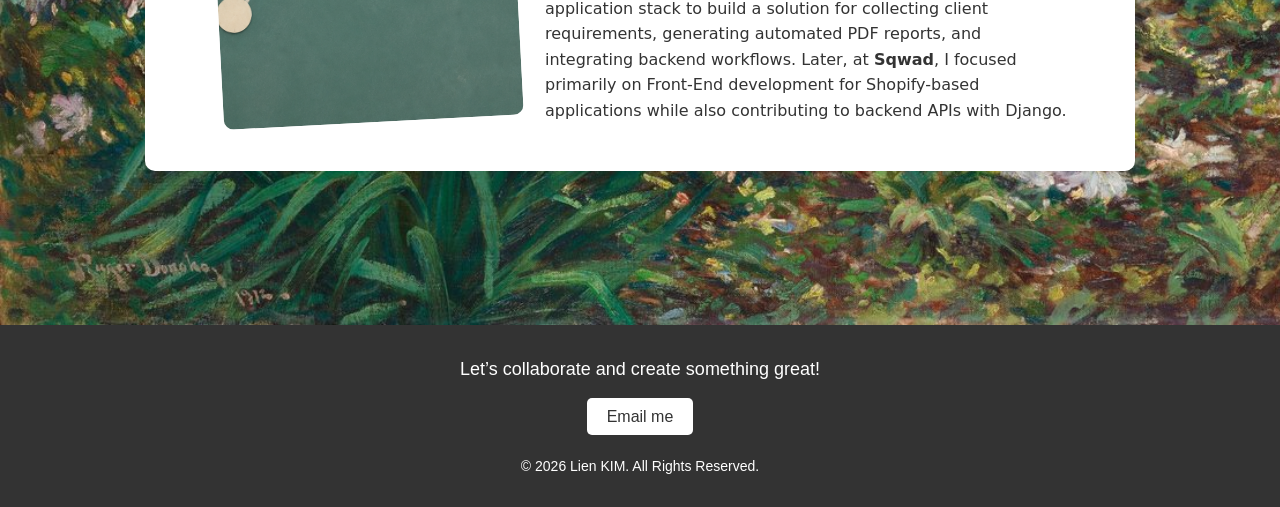
==== commit e2da4868: "improve code quality" ====
--- a/index.html
+++ b/index.html
@@ -25,6 +25,7 @@
                 <a
                   href="cv/lien-kim-cv.pdf"
                   target="_blank"
+                  rel="noopener noreferrer"
                   class="nav-link"
                   data-content="navigation.cv"
                   >CV</a
@@ -34,6 +35,7 @@
                 <a
                   href="https://www.linkedin.com/in/lienkt0110/"
                   target="_blank"
+                  rel="noopener noreferrer"
                   class="nav-link show-desktop"
                   data-content="navigation.linkedin"
                   >LinkedIn</a
@@ -51,6 +53,7 @@
                 <a
                   href="https://github.com/lienkt"
                   target="_blank"
+                  rel="noopener noreferrer"
                   class="nav-link show-desktop"
                   data-content="navigation.github"
                   >Github</a
@@ -120,7 +123,7 @@
         </div>
         <div class="gallery-wrapper">
           <div class="gallery-content">
-            <button id="backBtn">
+            <button id="backBtn" type="button" aria-label="Previous projects">
               <svg
                 width="16"
                 height="16"
@@ -134,47 +137,8 @@
                 <polyline points="15 18 9 12 15 6"></polyline>
               </svg>
             </button>
-            <div class="image-container" id="imageContainer">
-              <div class="image-wrapper">
-                <img
-                  src="assets/img/orange-opportunities.png"
-                  alt="Opportunities Space Innovation Orange Business project"
-                />
-              </div>
-              <div class="image-wrapper">
-                <img
-                  src="assets/img/railpulse.png"
-                  alt="RailPulse SNCB GenAI project"
-                />
-              </div>
-              <div class="image-wrapper">
-                <img
-                  src="assets/img/immo-eliza.png"
-                  alt="Belgian House Price Estimation project"
-                />
-              </div>
-              <div class="image-wrapper">
-                <img src="assets/img/react_quiz_app.png" />
-              </div>
-              <div class="image-wrapper">
-                <img src="assets/img/issues_tracker.png" />
-              </div>
-              <div class="image-wrapper">
-                <img src="assets/img/portfolio.png" />
-              </div>
-              <div class="image-wrapper">
-                <img src="assets/img/sqwad_dashboard.png" />
-              </div>
-              <div class="image-wrapper">
-                <img
-                  src="https://raw.githubusercontent.com/lienkt/QA-Form-Generator-FE/main/project.png"
-                />
-              </div>
-              <!-- <div class="image-wrapper">
-                <img src="assets/img/nhanliencollection.png" />
-              </div> -->
-            </div>
-            <button id="nextBtn">
+            <div class="image-container" id="imageContainer"></div>
+            <button id="nextBtn" type="button" aria-label="Next projects">
               <svg
                 width="16"
                 height="16"
@@ -223,28 +187,11 @@
         <div
           id="projectsContainer"
           class="projects-section-container width-lg-screen"
-        >
-          <!-- <div class="item">
-          <p class="note">Note: Buit at Sqwad</p>
-          <img
-            src="assets/img/sqwad_dashboard.png"
-            alt="Sample Image"
-            class="image"
-          />
-          <h2 class="title">Sqwad Dashboard</h2>
-          <p class="description">This is a short description of the item.</p>
-          <div class="tags">
-            <span class="tag">Tag 1</span>
-            <span class="tag">Another Tag</span>
-            <span class="tag">Short</span>
-            <span class="tag">Very Long Tag Example</span>
-          </div>
-        </div>-->
-        </div>
+        ></div>
       </section>
       <section id="about" class="about-section">
         <div class="image-vertical-crop">
-          <img class="background" src="assets/img/background1.jpg" />
+          <img class="background" src="assets/img/background1.jpg" alt="" />
         </div>
         <div class="content">
           <div class="mac-window width-lg-screen">
@@ -303,7 +250,7 @@
         >Email me</a
       >
       <p class="copyright" data-content="footer.copyright">
-        © 2025 Lien KIM. All Rights Reserved.
+        © 2026 Lien KIM. All Rights Reserved.
       </p>
     </footer>
     <script src="assets/js/content.js"></script>
--- a/assets/css/styles.css
+++ b/assets/css/styles.css
@@ -7,6 +7,7 @@
   font-family: sans-serif;
   line-height: 1.6;
   color: hsl(0, 0%, 20%);
+  overflow-x: hidden;
 }
 
 /* Header */
@@ -51,14 +52,6 @@
   overflow: hidden;
 }
 
-.logo-image-wrapper img {
-  width: 100%;
-  height: 100%;
-  object-fit: cover;
-  object-position: center;
-  border-radius: inherit;
-}
-
 .nav-link {
   color: black;
   text-decoration: none;
@@ -78,19 +71,6 @@
 .nav-links ul li {
   margin: 0;
 }
-.site-header {
-  padding: 20px 0;
-  background: #f7f7f7;
-  text-align: center;
-}
-.site-header h1 {
-  font-size: 2rem;
-}
-.site-header .role {
-  color: #555;
-  margin-top: 5px;
-}
-
 @media (max-width: 576px) {
   .nav-links ul {
     gap: 0;
@@ -116,44 +96,8 @@
 .introduction {
   display: flex;
   justify-content: center;
-  padding-top: 120px;
+  padding: 120px 20px 0;
   height: min-content;
-}
-.intro-title {
-  display: flex;
-  justify-content: center;
-}
-.avatar-wrapper {
-  border-radius: 50px;
-  overflow: hidden;
-}
-
-.avatar {
-  display: block;
-  width: 100px;
-  height: 100px;
-  border-radius: inherit;
-  object-position: center;
-  object-fit: cover;
-  transform: scale(1.2) translateY(5%);
-}
-.work-status {
-  margin-left: 10px;
-  display: flex;
-  align-items: center;
-  font-size: 18px;
-}
-
-.intro-content {
-  margin-top: 20px;
-  font-family: "IBM Plex Serif", "IBM Plex Serif Placeholder", serif;
-  font-size: 36px;
-  font-style: italic;
-  font-weight: 600;
-}
-.intro-content p {
-  line-height: 1.1;
-  text-align: center;
 }
 .intro-detail {
   margin-top: 20px;
@@ -164,18 +108,12 @@
   justify-content: center;
   padding: 20px;
 }
-.intro-detail p {
-  text-align: center;
-}
 .quote-and-case-studies {
   margin-top: 20px;
   display: flex;
   justify-content: center;
 }
 @media (max-width: 768px) {
-  .intro-content {
-    font-size: 36px;
-  }
   .intro-detail {
     font-size: 16px;
   }
@@ -231,10 +169,15 @@
 
 /* Torn-paper hero layout */
 .hero-layout {
+  width: 100%;
   display: grid;
   grid-template-columns: minmax(0, 1.35fr) minmax(300px, 0.65fr);
   align-items: center;
   gap: 70px;
+}
+
+.hero-copy {
+  min-width: 0;
 }
 
 .hero-copy .intro-content {
@@ -262,6 +205,7 @@
 
 .hero-copy .intro-content p span {
   display: inline-block;
+  max-width: 100%;
   margin-top: 16px;
   color: #31312a;
   font-size: 0.43em;
@@ -321,7 +265,7 @@
 
 @media (max-width: 768px) {
   .hero-layout {
-    grid-template-columns: 1fr;
+    grid-template-columns: minmax(0, 1fr);
     gap: 42px;
   }
 
@@ -383,18 +327,18 @@
   }
   .gallery-content {
     transform: none;
-    overflow: auto;
   }
 }
 
 .image-container {
+  flex: 1;
+  min-width: 0;
   display: flex;
   gap: 10px;
   overflow-x: auto;
   overflow-y: hidden;
   padding: 12px 12px 4px;
   box-sizing: border-box;
-  width: 100%;
   scroll-behavior: smooth;
   scrollbar-width: thin;
   scrollbar-color: #8b8b82 transparent;
@@ -421,6 +365,7 @@
 }
 
 .image-wrapper {
+  width: auto;
   height: 220px;
   padding: 6px;
   box-sizing: border-box;
@@ -430,6 +375,8 @@
   border: 1px solid rgba(49, 49, 42, 0.16);
   border-radius: 5px;
   background: rgba(255, 255, 255, 0.72);
+  appearance: none;
+  cursor: pointer;
   transition:
     transform 0.3s ease,
     box-shadow 0.3s ease;
@@ -447,6 +394,7 @@
 }
 
 .image-wrapper:hover {
+  background: rgba(255, 255, 255, 0.88);
   transform: translateY(-3px);
   box-shadow: none;
 }
@@ -483,95 +431,6 @@
   stroke: black;
   fill: none;
 }
-.work-experiences-wrapper {
-  position: absolute;
-  top: 750px;
-  width: 100%;
-  display: flex;
-  justify-content: center;
-  color: rgb(66, 66, 66);
-}
-.work-experiences {
-  border-radius: 5px;
-  border: 1px solid #d0d0d0;
-  background-color: #fafaf6;
-  padding: 40px;
-  display: flex;
-  flex-direction: column;
-  justify-content: center;
-  align-items: center;
-}
-.work-experiences .title {
-  font-family: "IBM Plex Serif", "IBM Plex Serif Placeholder", serif;
-  font-size: 24px;
-  font-weight: 600;
-}
-.work-experiences .techs {
-  margin-top: 6px;
-  display: flex;
-  justify-content: center;
-  font-size: 18px;
-  flex-wrap: wrap;
-  gap: 8px;
-}
-.work-experiences .techs .tech {
-  margin: 10px;
-  background-color: #007bff;
-  color: white;
-  padding: 4px 10px;
-  border-radius: 20px;
-  font-size: 14px;
-}
-.work-experiences .companies {
-  margin-top: 6px;
-  display: flex;
-  justify-content: center;
-}
-@media (max-width: 768px) {
-  .work-experiences-wrapper {
-    position: relative;
-    top: 0;
-  }
-  .work-experiences .techs {
-    justify-content: start;
-    margin: 10px 0;
-  }
-  .work-experiences .techs .tech {
-    margin: 0 4px;
-  }
-  .work-experiences .companies {
-    display: grid;
-    grid-template-columns: 1fr 1fr;
-    gap: 20px;
-    justify-content: center;
-  }
-}
-.work-experiences .companies .company {
-  margin: 5px;
-  padding: 20px;
-  display: flex;
-  flex-direction: column;
-  justify-content: center;
-  align-items: center;
-  border-radius: 5px;
-  font-size: 16px;
-}
-.work-experiences .companies a {
-  text-decoration: none;
-  color: #333;
-}
-.work-experiences .companies .company img {
-  width: 30px;
-  margin-bottom: 6px;
-  border-radius: 20px;
-}
-.work-experiences .companies .company-period {
-  margin-top: 6px;
-  font-size: 14px;
-  font-weight: 600;
-  color: #4b4b45;
-}
-
 .experience-cta {
   width: fit-content;
   height: auto;
@@ -745,45 +604,25 @@
   font-size: 11px;
   font-weight: 600;
 }
-.company.sqwad {
-  background: radial-gradient(50% 50% at 50% 50%, #ffffff 0%, #fbadad 100%);
-}
-.company.hp {
-  background: radial-gradient(
-    50% 50% at 51.1% 50%,
-    #ffffff 0%,
-    rgb(209, 173, 255) 100%
-  );
-}
-.company.fpt {
-  background: radial-gradient(50% 50% at 50% 50%, #ffffff 0%, #b1d4c5 100%);
-}
-.company.axon {
-  background: radial-gradient(
-    50% 50% at 50% 50%,
-    #ffffff 0%,
-    rgb(156, 199, 255) 100%
-  );
-}
-.company.ivc {
-  background: radial-gradient(
-    50% 50% at 50% 50%,
-    #ffffff 0%,
-    rgb(255, 232, 156) 100%
-  );
-}
-
 /* Skills and experience */
 .work-experiences-wrapper {
   position: relative;
   top: auto;
+  width: 100%;
+  display: flex;
+  justify-content: center;
   padding: 0 20px 80px;
   margin-top: 56px;
+  color: rgb(66, 66, 66);
 }
 
 .work-experiences {
+  display: flex;
+  flex-direction: column;
+  justify-content: center;
   align-items: stretch;
   padding: 48px;
+  border: 1px solid rgba(49, 49, 42, 0.14);
   border-color: rgba(49, 49, 42, 0.14);
   border-radius: 18px;
   background: rgba(255, 253, 248, 0.92);
@@ -967,15 +806,19 @@
 
 .work-experiences .companies a {
   min-width: 0;
+  color: #333;
+  text-decoration: none;
 }
 
 .work-experiences .companies .company {
+  display: flex;
   height: 100%;
   min-height: 105px;
   margin: 0;
   padding: 17px;
   flex-direction: row;
   justify-content: flex-start;
+  align-items: center;
   gap: 12px;
   border: 1px solid rgba(49, 49, 42, 0.1);
   border-radius: 12px;
@@ -1022,6 +865,11 @@
   line-height: 1.4;
 }
 
+.work-experiences .companies .company-period {
+  font-weight: 600;
+  color: #4b4b45;
+}
+
 @media (max-width: 768px) {
   .work-experiences-wrapper {
     padding: 0 16px 56px;
@@ -1246,7 +1094,6 @@
 .mac-content {
   background-color: #ffffff;
   padding: 40px;
-  font-size: 14px;
   color: #333;
   display: flex;
   justify-content: center;
@@ -1365,8 +1212,8 @@
 
 .project-buttons {
   display: flex;
-  gap: 10px;
-  margin-top: 22px;
+  gap: 8px;
+  margin-top: 16px;
   flex-wrap: nowrap;
 }
 
@@ -1374,28 +1221,28 @@
   display: inline-flex;
   align-items: center;
   justify-content: center;
-  min-height: 44px;
-  padding: 10px 16px;
-  border: 2px solid #31312a;
-  border-radius: 10px;
+  min-height: 36px;
+  padding: 7px 12px;
+  border: 1px solid rgba(49, 49, 42, 0.28);
+  border-radius: 8px;
   color: #31312a;
-  font-size: 14px;
-  font-weight: 750;
+  font-size: 13px;
+  font-weight: 650;
   text-decoration: none;
   cursor: pointer;
   transition: transform 0.2s ease, box-shadow 0.2s ease, background 0.2s ease;
 }
 
 .project-buttons .project-link span {
-  margin-left: 7px;
-  font-size: 17px;
+  margin-left: 5px;
+  font-size: 14px;
 }
 
 .project-buttons .project-link.live {
-  border-color: #5136a3;
-  background: #6548bd;
-  color: #fff;
-  box-shadow: 0 8px 18px rgba(81, 54, 163, 0.22);
+  border-color: #a9d3eb;
+  background: #dff2fc;
+  color: #195a7a;
+  box-shadow: 0 5px 12px rgba(61, 145, 190, 0.12);
 }
 
 .project-buttons .project-link.github {
@@ -1403,8 +1250,8 @@
 }
 
 .project-buttons .project-link:hover {
-  transform: translateY(-2px);
-  box-shadow: 0 9px 20px rgba(49, 49, 42, 0.18);
+  transform: translateY(-1px);
+  box-shadow: 0 6px 14px rgba(49, 49, 42, 0.13);
 }
 
 .project-buttons.one .project-link {
@@ -1419,40 +1266,13 @@
 .show-desktop {
   display: none;
 }
-.show-mobile {
-  display: block;
-}
-.show-tablet-only {
-  display: block;
-}
 @media (min-width: 992px) {
   .width-lg-screen {
     width: 990px;
   }
-  .width-title-lg-screen {
-    width: 600px;
-  }
-}
-
-@media (min-width: 768px) {
-  .show-desktop {
-    display: block;
-  }
-  .show-mobile {
-    display: none;
-  }
-  .show-tablet-only {
-    display: none;
-  }
 }
 @media (min-width: 576px) {
   .show-desktop {
     display: block;
   }
-  .show-mobile {
-    display: none;
-  }
-  .show-tablet-only {
-    display: block;
-  }
-}
+}
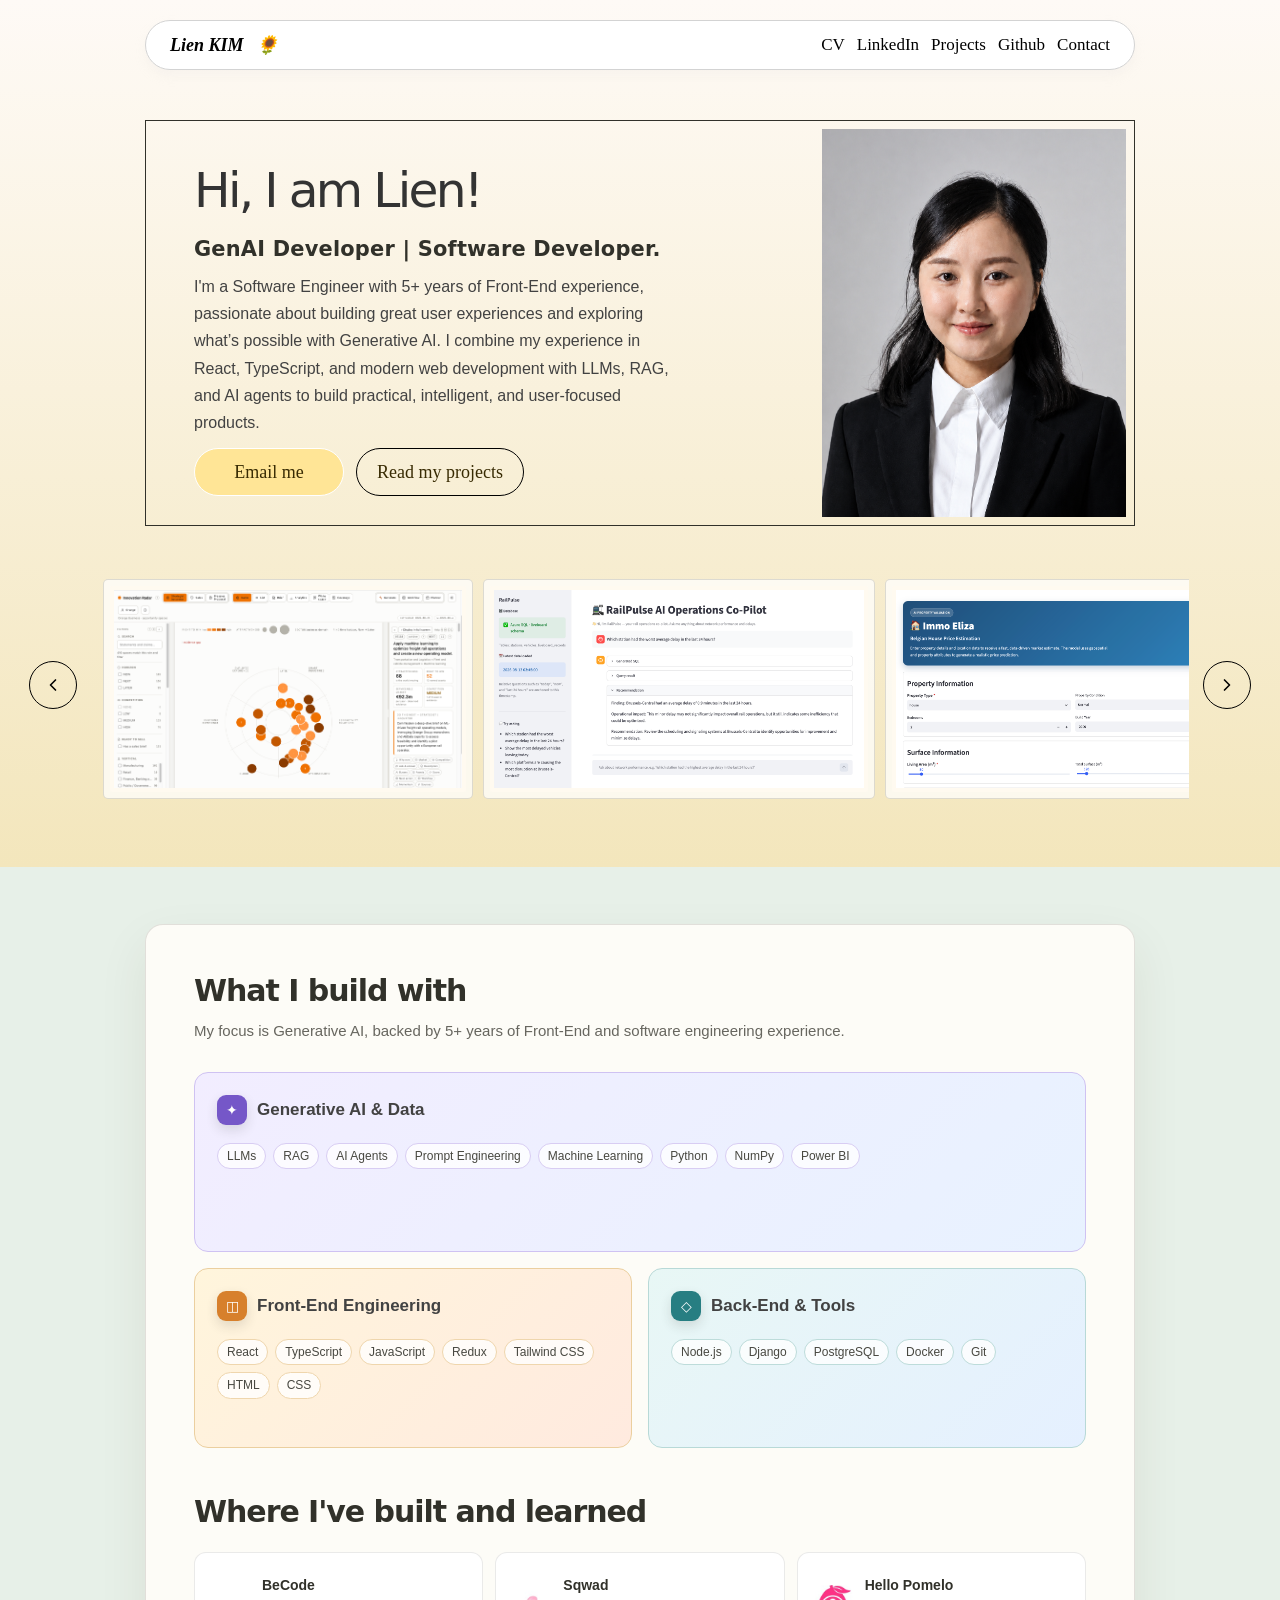
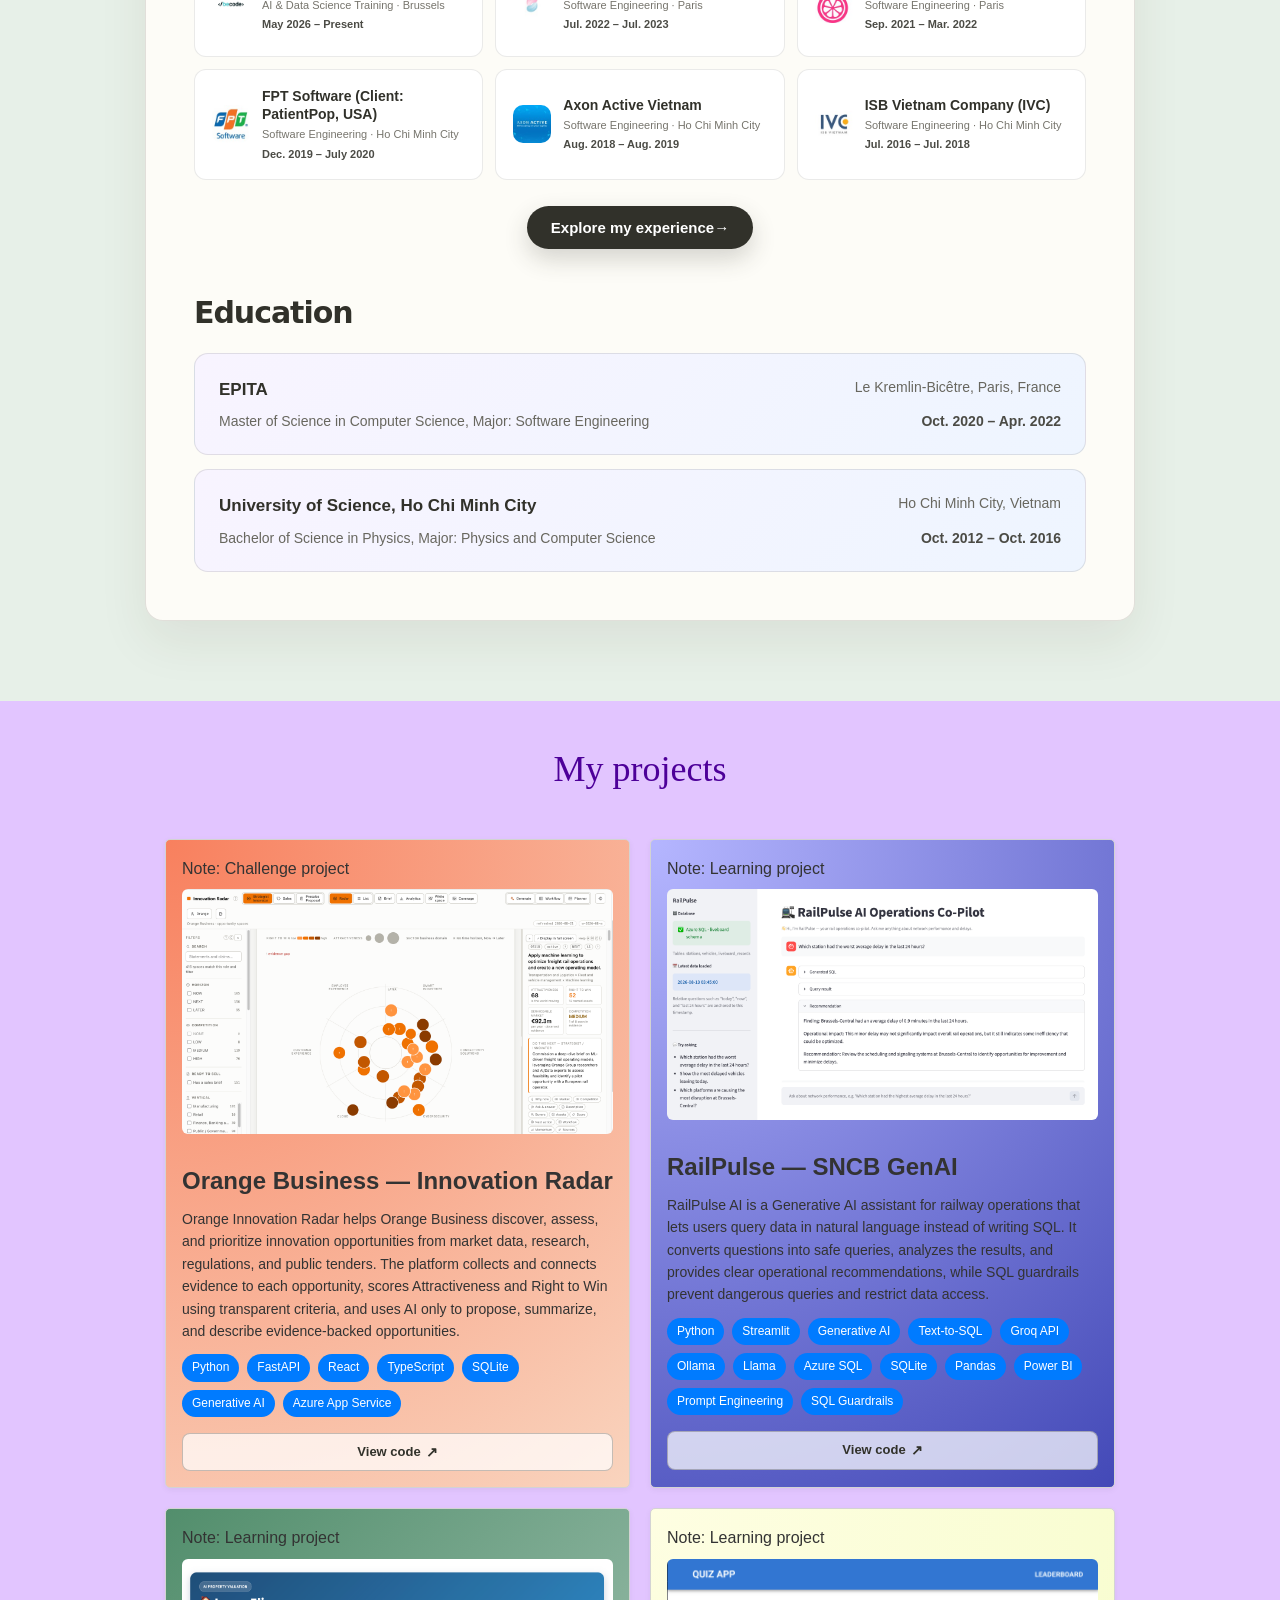
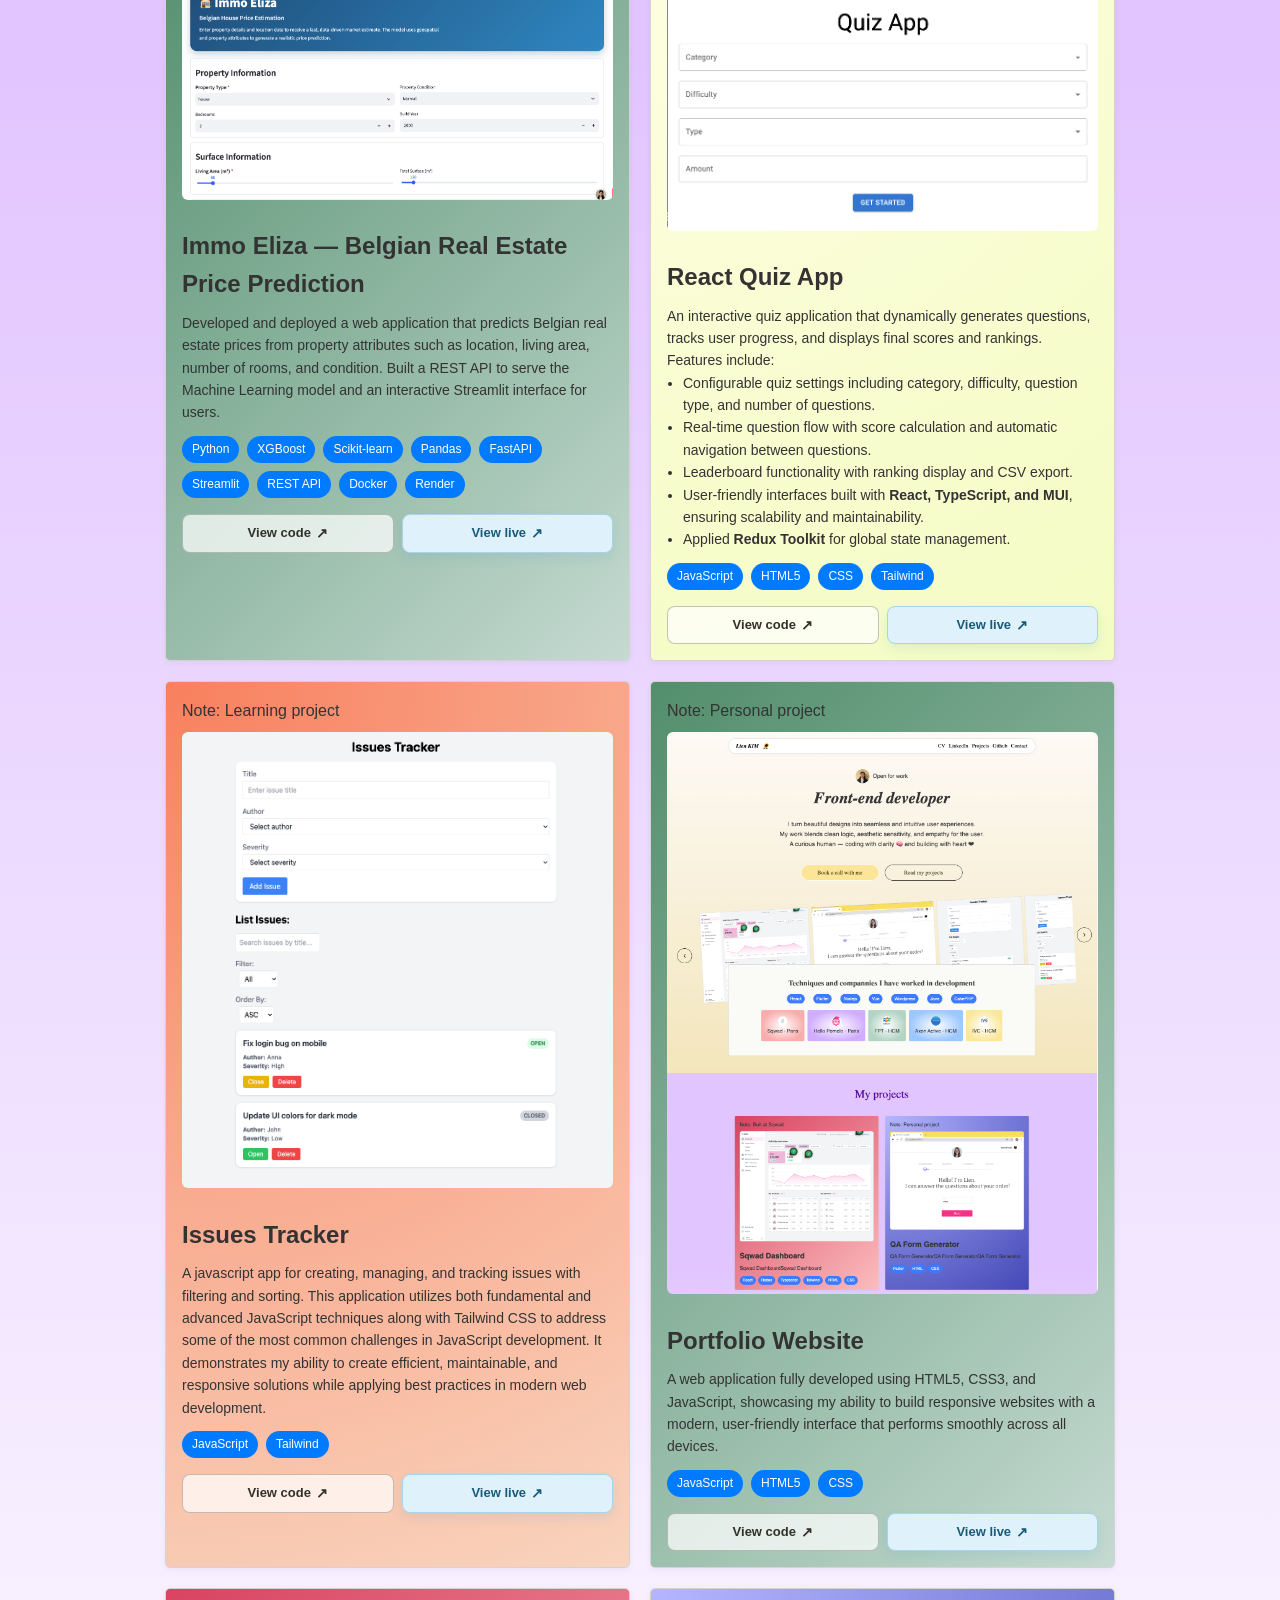
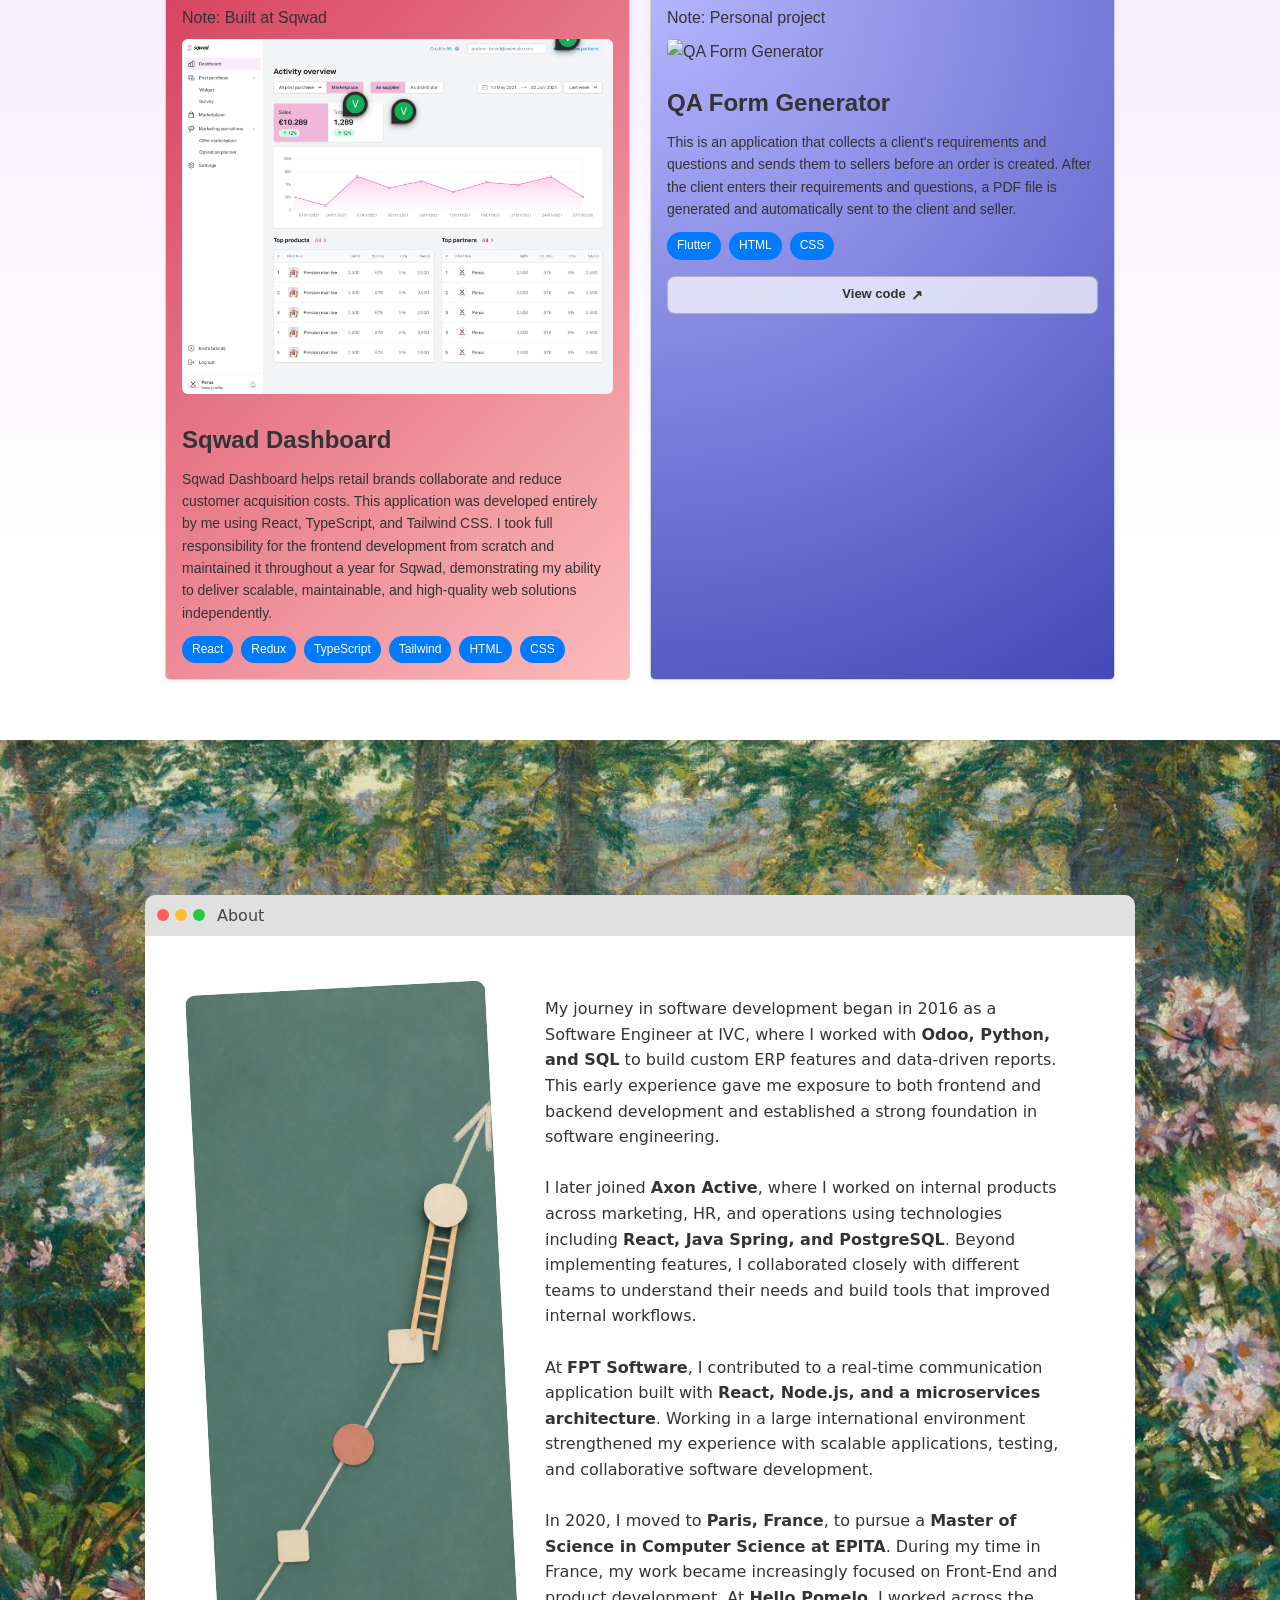
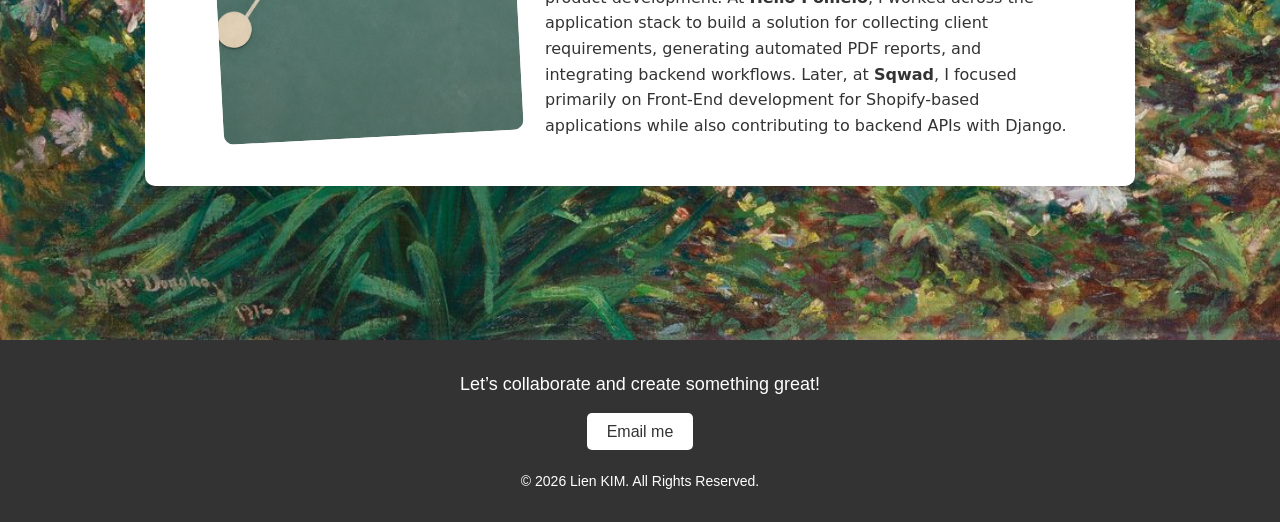
==== commit 50c27ded: "update first page" ====
--- a/index.html
+++ b/index.html
@@ -78,35 +78,37 @@
         <div class="introduction">
           <div class="hero-layout width-lg-screen">
             <div class="hero-copy">
-              <div class="intro-content">
-                <p data-content="site.role">
-                  GenAI Developer | Software Engineer
-                </p>
-              </div>
-              <div class="intro-detail">
-                <p data-content="hero.intro">
-                  I'm a Software Engineer with 5+ years of Front-End experience,
-                  passionate about building great user experiences and exploring
-                  what’s possible with Generative AI. I combine my experience in
-                  React, TypeScript, and modern web development with LLMs, RAG,
-                  and AI agents to build practical, intelligent, and
-                  user-focused products.
-                </p>
-              </div>
-              <div class="quote-and-case-studies">
-                <div class="quote button-container">
-                  <a href="mailto:lienkt0110@gmail.com">
-                    <div class="quote-text" data-content="hero.primaryButton">
-                      Email me
-                    </div>
-                  </a>
+              <div class="hero-copy-inner">
+                <div class="intro-content">
+                  <p data-content="site.role">
+                    GenAI Developer | Software Engineer
+                  </p>
                 </div>
-                <div class="case-studies button-container">
-                  <a href="#projects">
-                    <div class="quote-text" data-content="hero.secondaryButton">
-                      Read my projects
-                    </div>
-                  </a>
+                <div class="intro-detail">
+                  <p data-content="hero.intro">
+                    I'm a Software Engineer with 5+ years of Front-End experience,
+                    passionate about building great user experiences and exploring
+                    what’s possible with Generative AI. I combine my experience in
+                    React, TypeScript, and modern web development with LLMs, RAG,
+                    and AI agents to build practical, intelligent, and
+                    user-focused products.
+                  </p>
+                </div>
+                <div class="quote-and-case-studies">
+                  <div class="quote button-container">
+                    <a href="mailto:lienkt0110@gmail.com">
+                      <div class="quote-text" data-content="hero.primaryButton">
+                        Email me
+                      </div>
+                    </a>
+                  </div>
+                  <div class="case-studies button-container">
+                    <a href="#projects">
+                      <div class="quote-text" data-content="hero.secondaryButton">
+                        Read my projects
+                      </div>
+                    </a>
+                  </div>
                 </div>
               </div>
             </div>
--- a/assets/css/styles.css
+++ b/assets/css/styles.css
@@ -167,25 +167,39 @@
   font-size: 18px;
 }
 
-/* Torn-paper hero layout */
+/* Framed split hero layout */
 .hero-layout {
   width: 100%;
+  height: 406px;
   display: grid;
-  grid-template-columns: minmax(0, 1.35fr) minmax(300px, 0.65fr);
-  align-items: center;
-  gap: 70px;
+  grid-template-columns: minmax(0, 1.15fr) minmax(320px, 0.85fr);
+  align-items: stretch;
+  gap: clamp(36px, 6vw, 88px);
+  padding: 8px;
+  border: 1px solid #31312a;
+  background: transparent;
+  overflow: hidden;
 }
 
 .hero-copy {
   min-width: 0;
+  display: flex;
+  flex-direction: column;
+  justify-content: center;
+}
+
+.hero-copy-inner {
+  width: 100%;
+  padding-left: 40px;
 }
 
 .hero-copy .intro-content {
   margin-top: 0;
-  font-family: system-ui, -apple-system, BlinkMacSystemFont, "Segoe UI", sans-serif;
-  font-size: clamp(44px, 5vw, 64px);
+  padding-top: 20px;
+  font-family: "Argandir", system-ui, -apple-system, BlinkMacSystemFont, "Segoe UI", sans-serif;
+  font-size: clamp(34px, 3.8vw, 50px);
   font-style: normal;
-  font-weight: 750;
+  font-weight: 400;
   letter-spacing: -0.055em;
   line-height: 1.02;
 }
@@ -199,7 +213,7 @@
 .hero-copy .intro-content p strong {
   position: relative;
   color: #31312a;
-  font-weight: 800;
+  font-weight: 400;
   white-space: nowrap;
 }
 
@@ -216,61 +230,74 @@
 
 .hero-copy .intro-detail {
   max-width: 610px;
-  padding: 12px 0 0;
+  margin-top: 8px;
+  padding: 0;
+  font-size: 16px;
   line-height: 1.7;
 }
 
 .hero-copy .quote-and-case-studies {
+  margin-top: 8px;
   justify-content: flex-start;
-}
-
-.hero-copy .quote-and-case-studies .button-container:first-child {
-  margin-left: 0;
+  align-items: stretch;
+  gap: 12px;
+}
+
+.hero-copy .quote-and-case-studies .button-container {
+  width: auto;
+  min-width: 150px;
+  height: 48px;
+  margin: 4px 0;
+  flex: 0 0 auto;
+}
+
+.hero-copy .quote-and-case-studies a {
+  display: flex;
+  align-items: center;
+  justify-content: center;
+  padding: 8px 20px;
+  white-space: nowrap;
 }
 
 .hero-visual {
   position: relative;
-  min-height: 410px;
+  min-width: 0;
+  min-height: 0;
   display: grid;
-  place-items: center;
-  isolation: isolate;
+  align-items: center;
+  justify-items: end;
+  overflow: hidden;
 }
 
 .hero-visual .avatar-wrapper {
-  position: relative;
-  width: min(100%, 350px);
-  height: 430px;
-  padding: 16px 16px 68px;
-  box-sizing: border-box;
-  border-radius: 0;
-  background: #f8f7f3;
-  clip-path: none;
-  border: 1px solid rgba(75, 68, 55, 0.12);
-  box-shadow:
-    0 3px 2px rgba(66, 57, 41, 0.15),
-    0 18px 30px rgba(62, 54, 37, 0.16);
-  transform: rotate(1.5deg);
-  overflow: visible;
+  width: 80%;
+  height: 100%;
+  max-height: 100%;
+  overflow: hidden;
 }
 
 .hero-visual .avatar {
   width: 100%;
   height: 100%;
-  border-radius: 0;
   object-fit: cover;
   object-position: center 30%;
-  transform: none;
-  clip-path: none;
+  display: block;
 }
 
 @media (max-width: 768px) {
   .hero-layout {
+    height: auto;
     grid-template-columns: minmax(0, 1fr);
-    gap: 42px;
+    gap: 32px;
+    padding: 8px;
   }
 
   .hero-copy .intro-content {
-    font-size: 42px;
+    font-size: 36px;
+  }
+
+  .hero-copy-inner {
+    padding: 20px;
   }
 
   .hero-copy .intro-content p,
@@ -287,20 +314,33 @@
   }
 
   .hero-copy .quote-and-case-studies .button-container {
-    width: min(100%, 320px);
+    width: min(100%, 260px);
     margin-right: 0;
     margin-left: 0;
   }
 
   .hero-visual {
-    min-height: 380px;
+    min-height: 0;
   }
 
   .hero-visual .avatar-wrapper {
-    width: min(88vw, 330px);
-    height: 400px;
-    padding: 14px 14px 62px;
-    transform: none;
+    width: min(80%, 360px);
+    height: auto;
+    aspect-ratio: 4 / 5;
+  }
+}
+
+@media (max-width: 480px) {
+  .introduction {
+    padding: 100px 12px 0;
+  }
+
+  .hero-copy .intro-content {
+    font-size: 32px;
+  }
+
+  .hero-visual {
+    min-height: 0;
   }
 }
 
@@ -308,7 +348,7 @@
 .gallery-wrapper {
   display: flex;
   justify-content: center;
-  margin-top: 50px;
+  margin-top: 25px;
 }
 .gallery-content {
   padding: 16px;
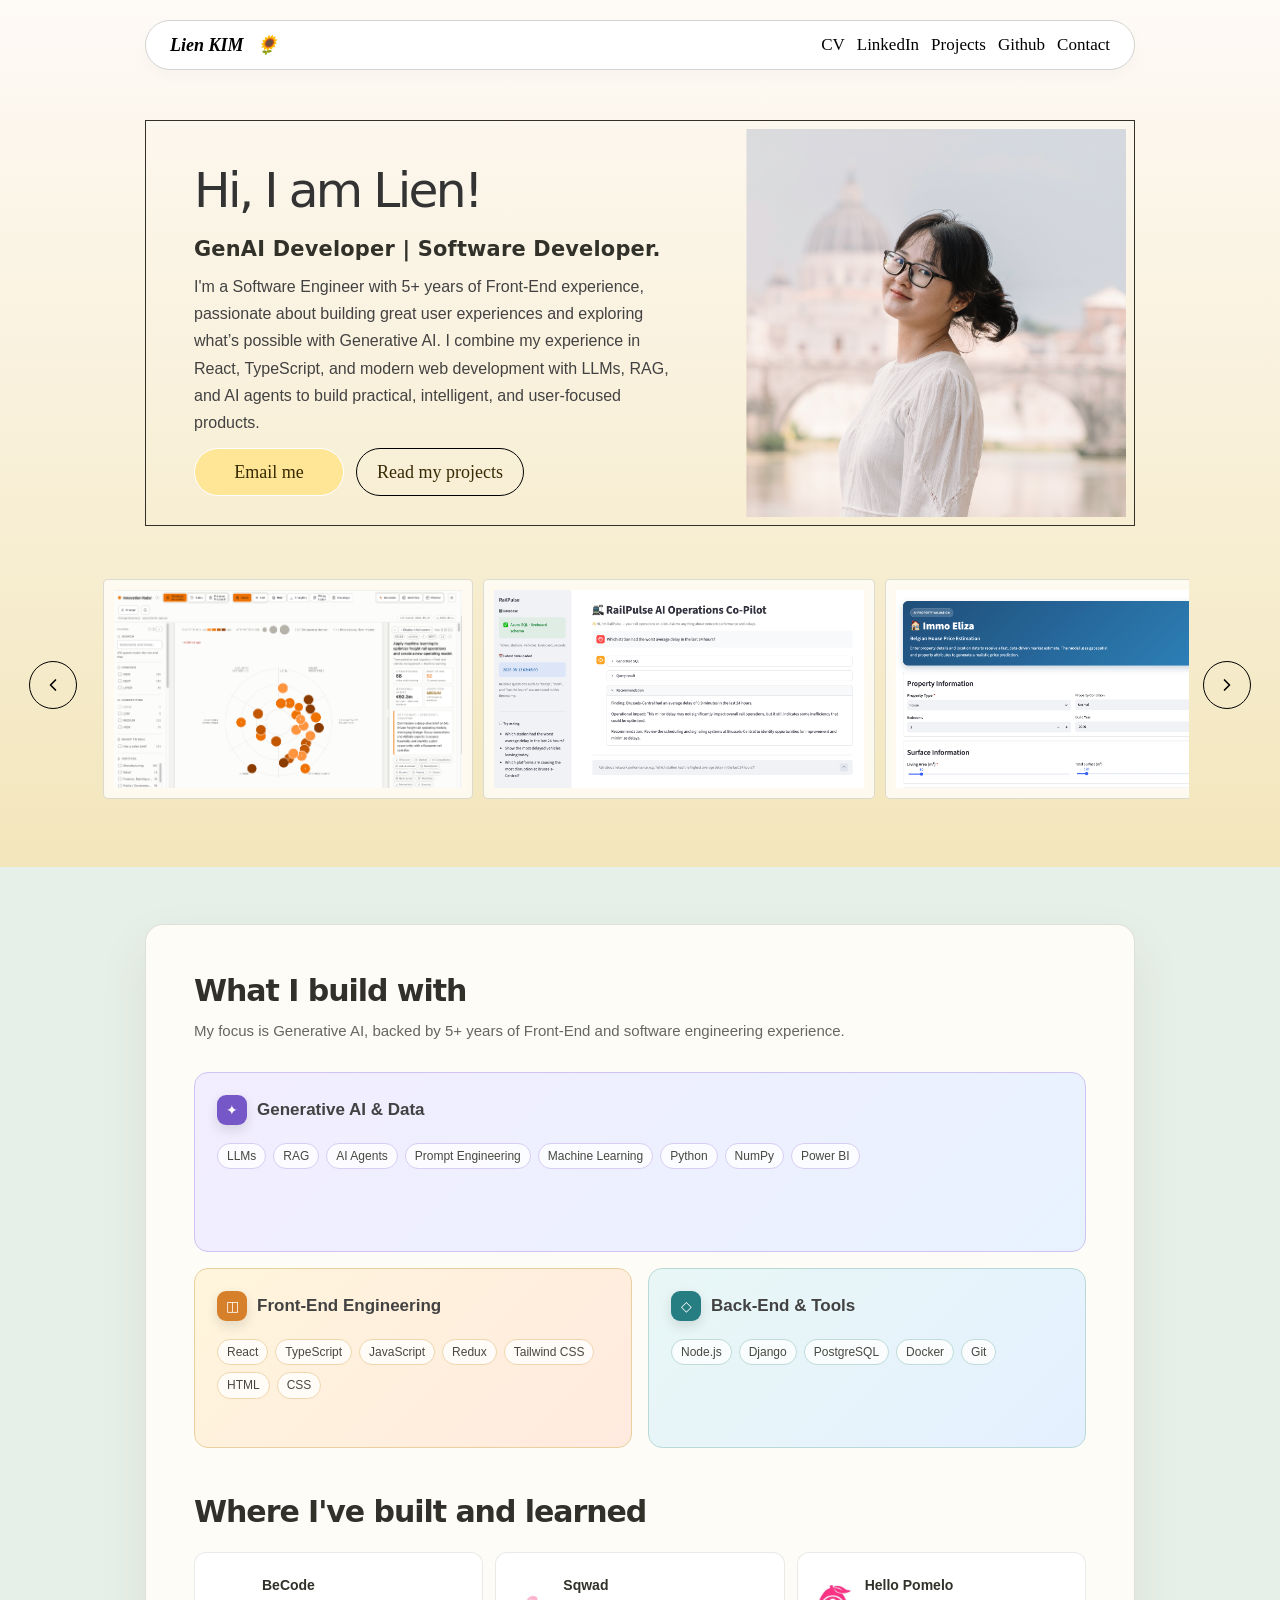
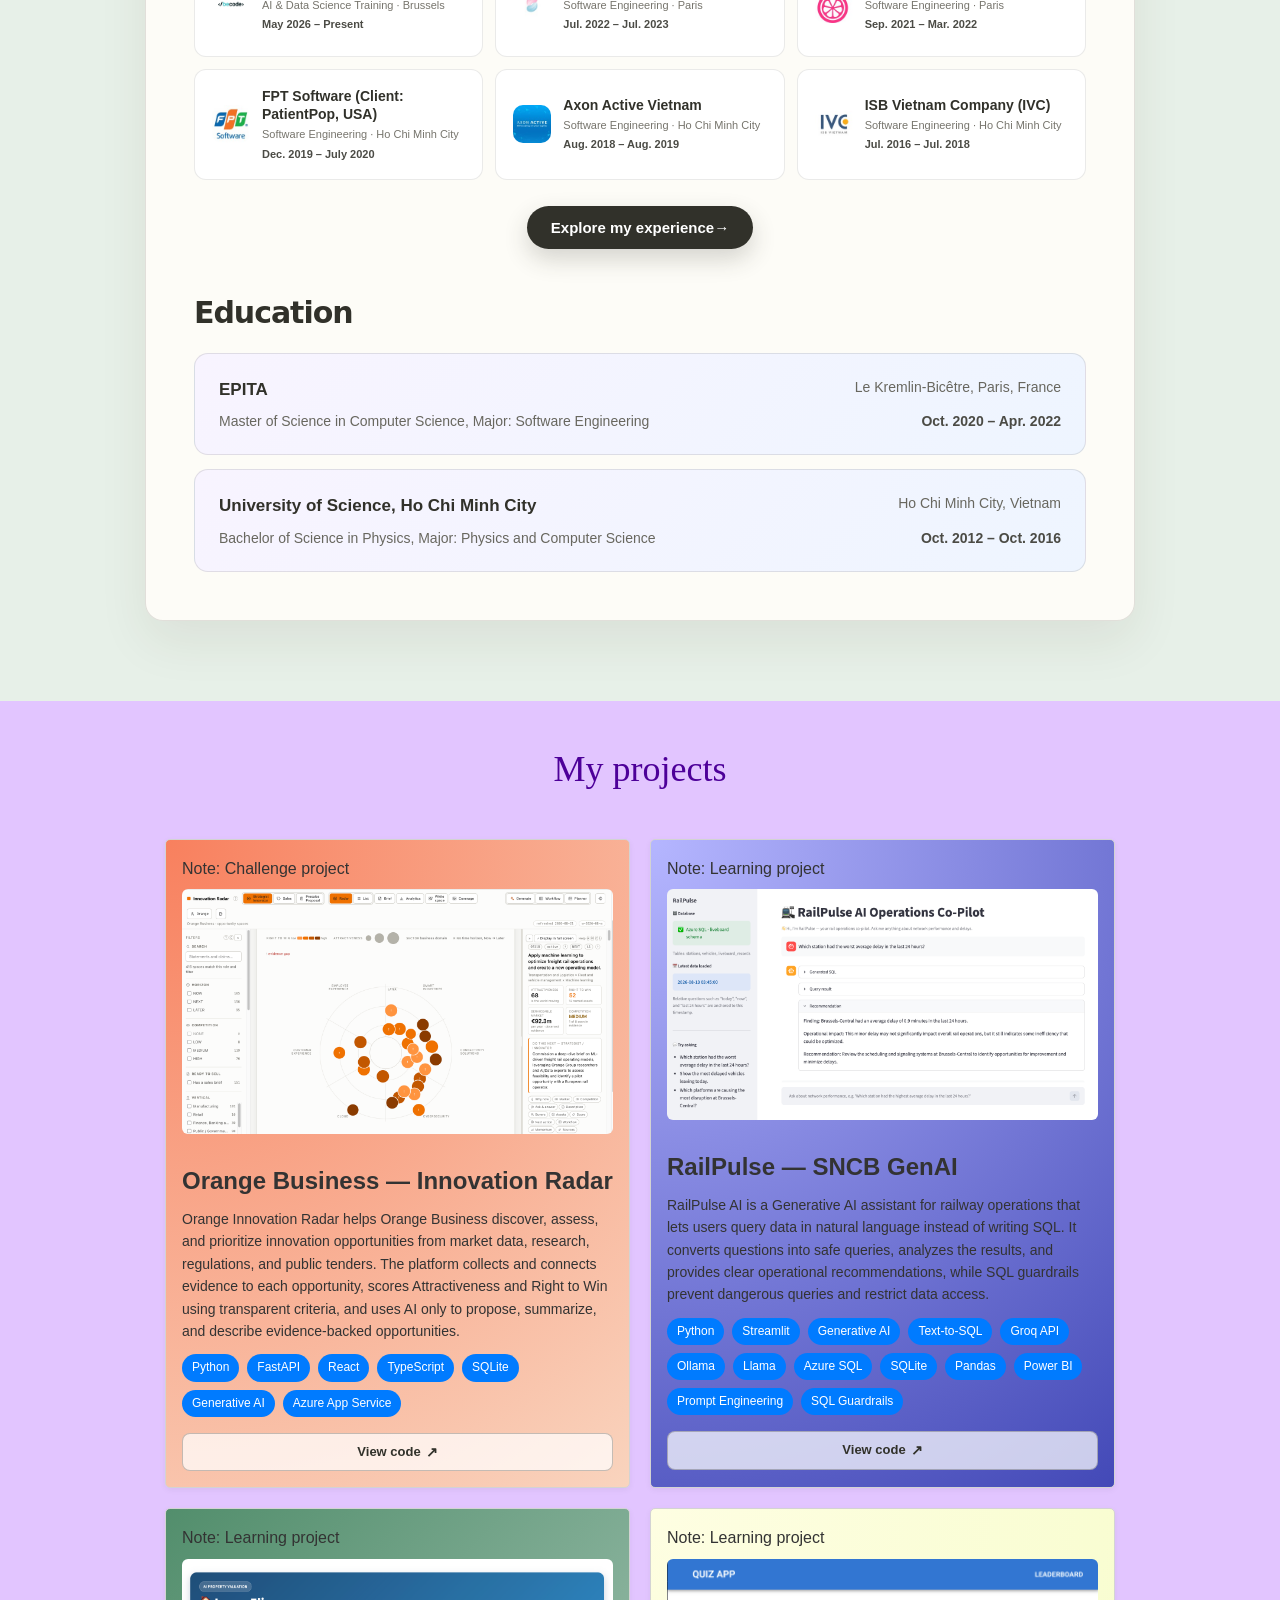
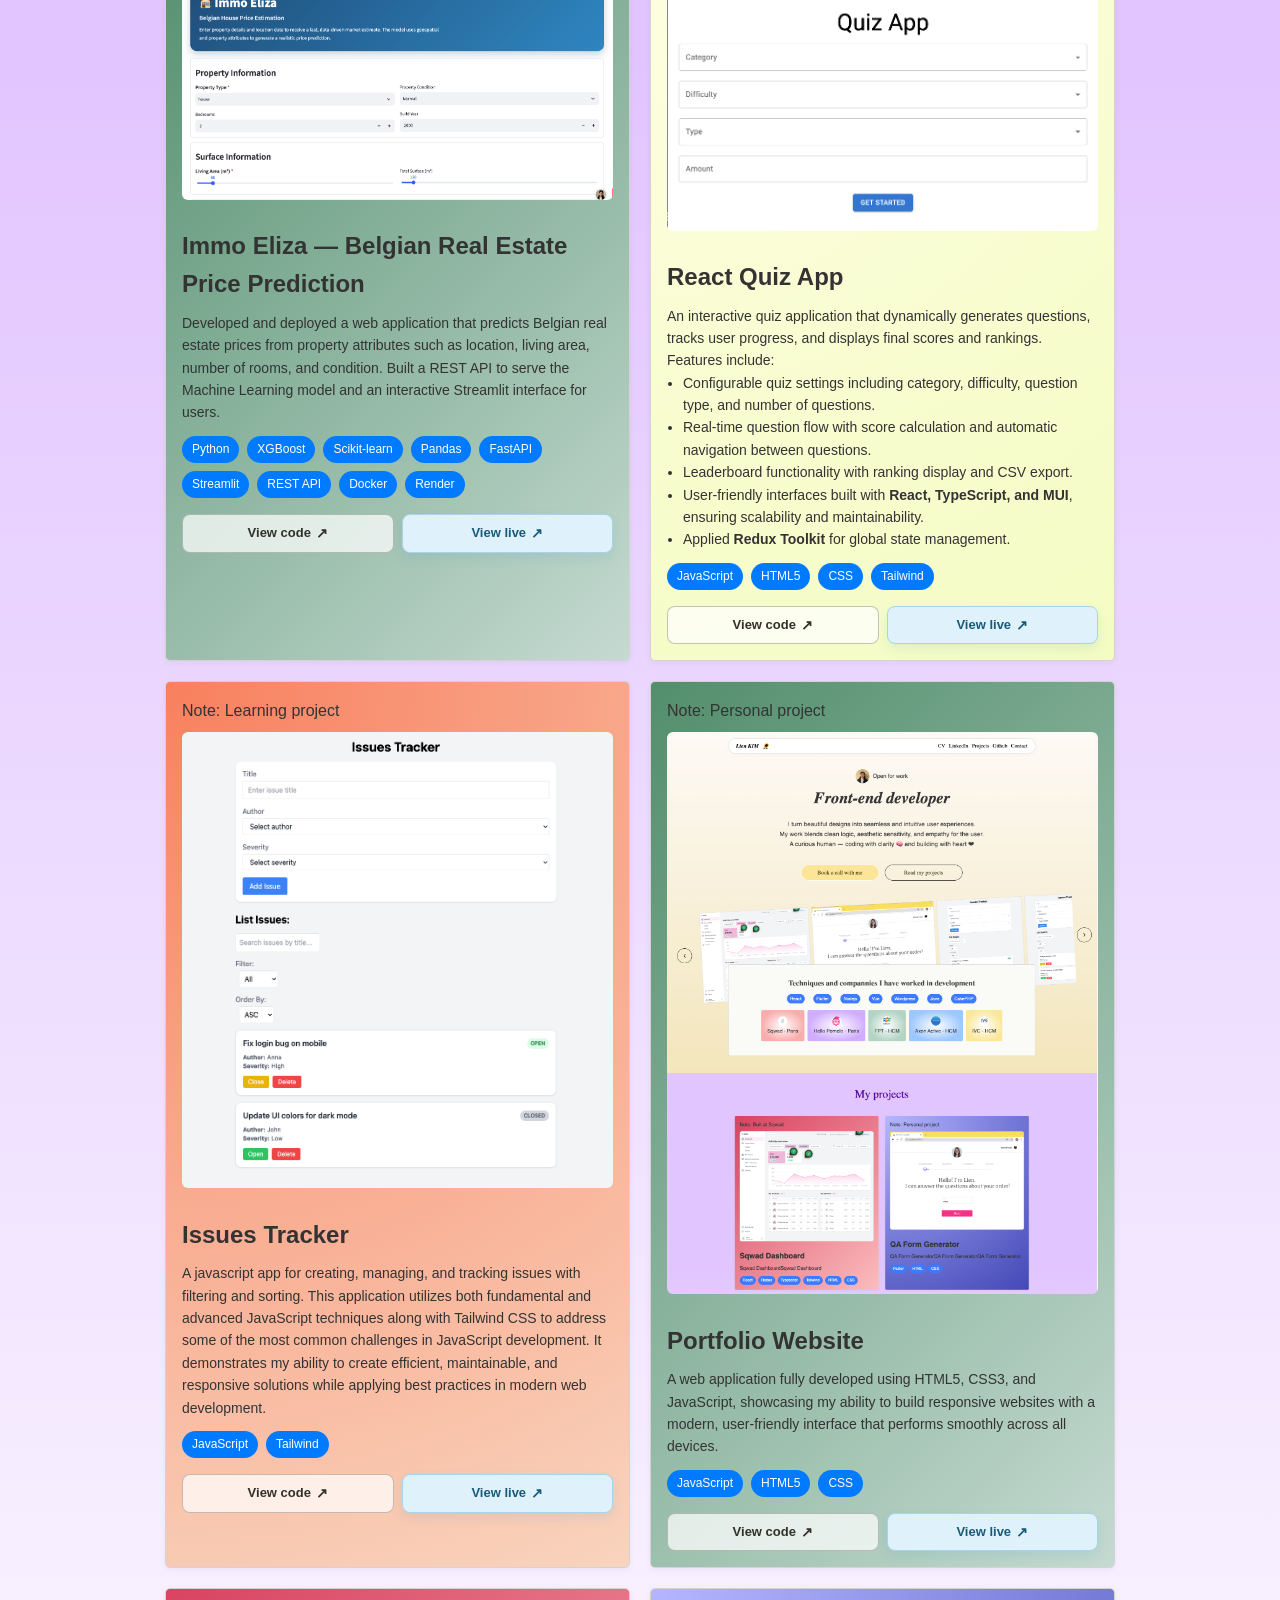
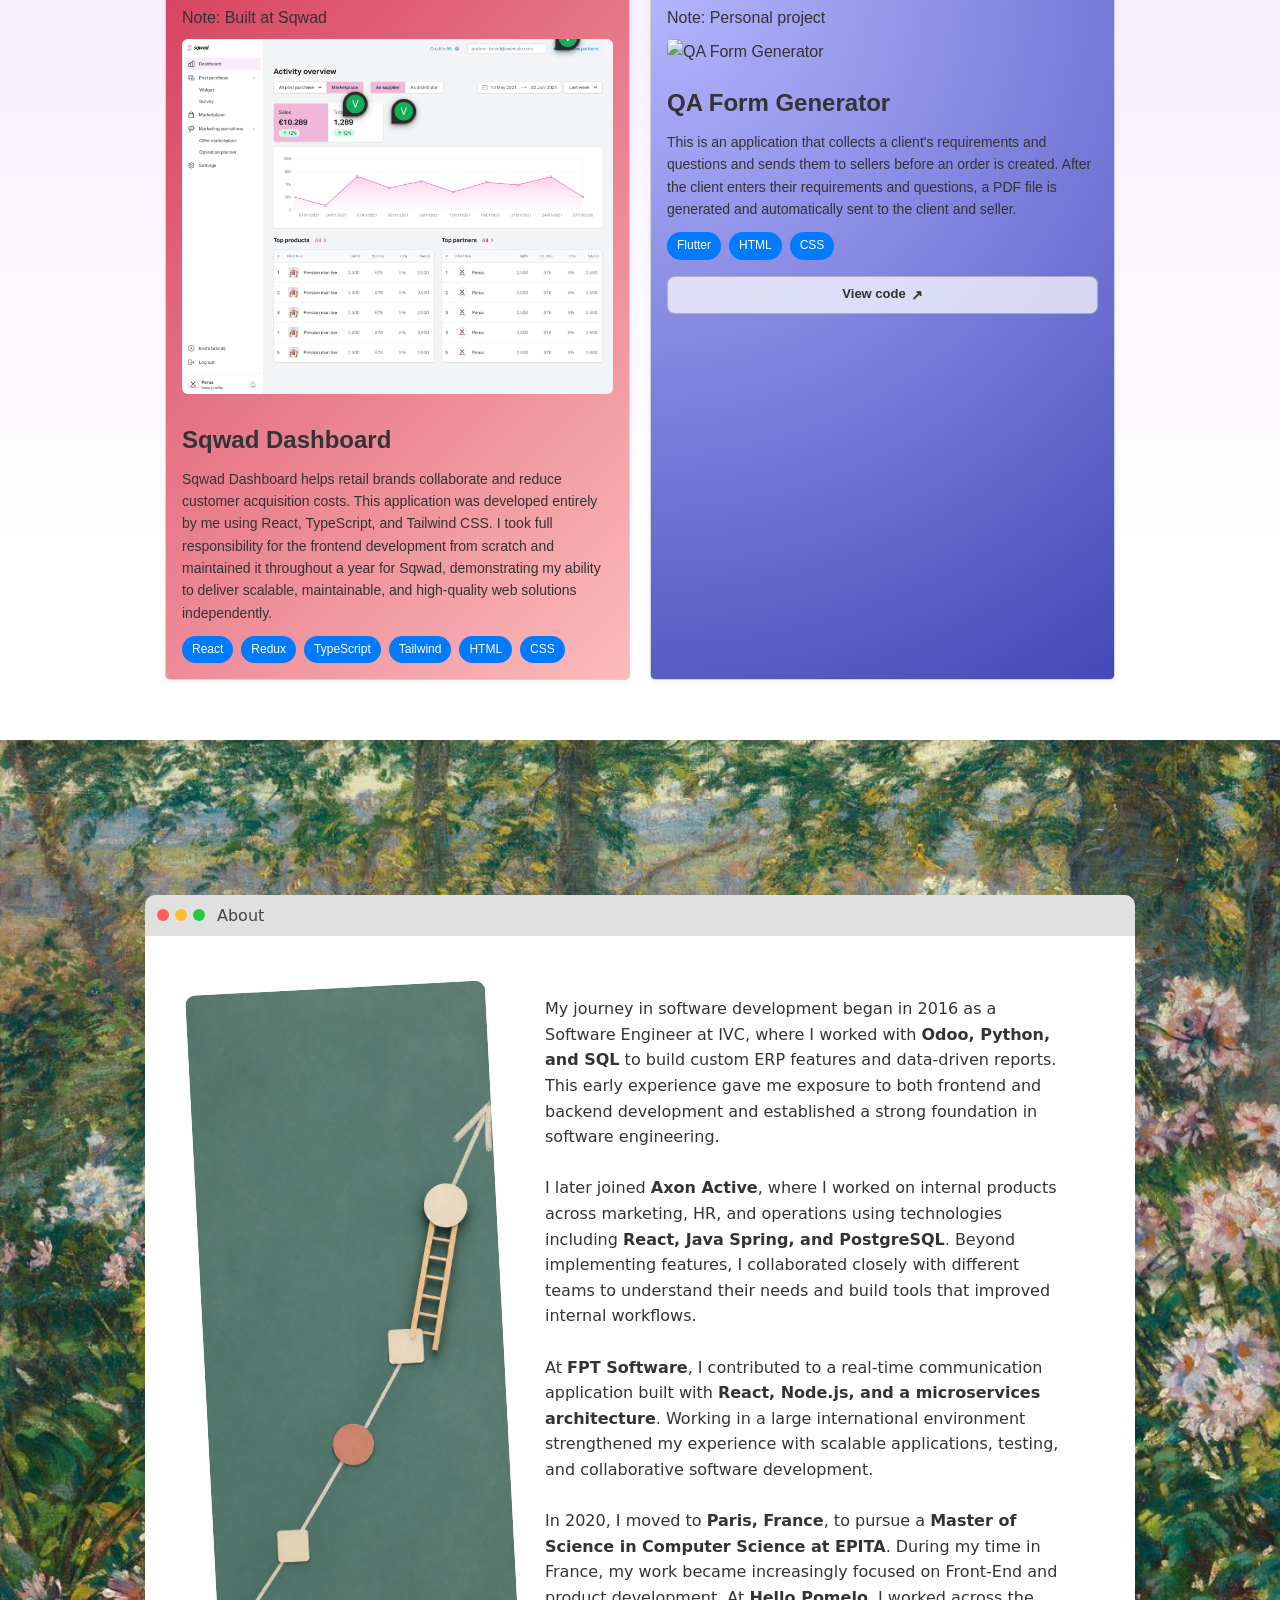
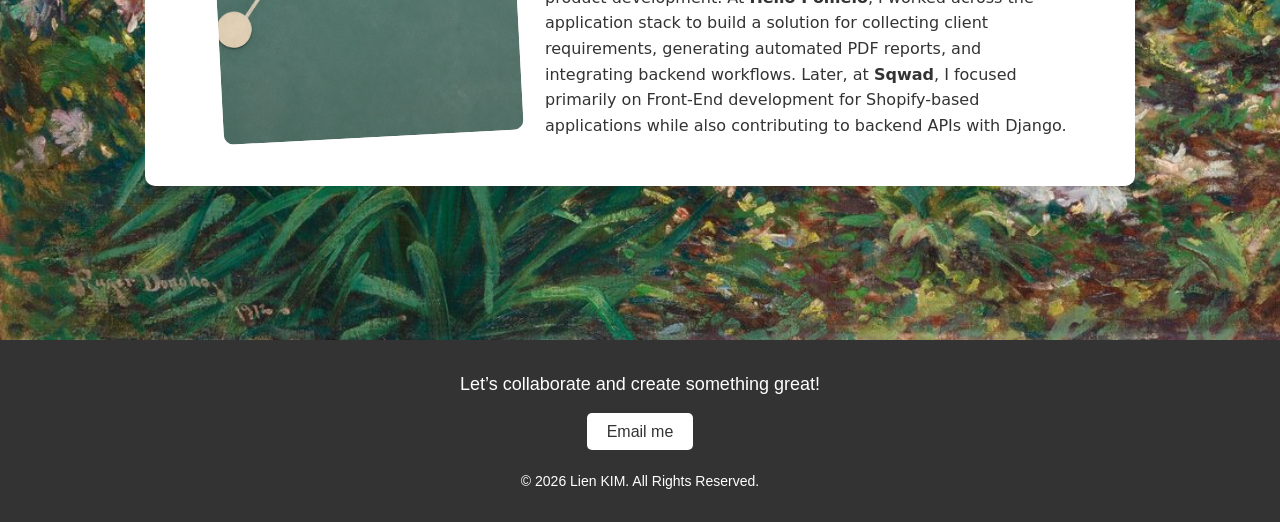
==== commit 5f944c5c: "update avatar" ====
--- a/index.html
+++ b/index.html
@@ -86,12 +86,12 @@
                 </div>
                 <div class="intro-detail">
                   <p data-content="hero.intro">
-                    I'm a Software Engineer with 5+ years of Front-End experience,
-                    passionate about building great user experiences and exploring
-                    what’s possible with Generative AI. I combine my experience in
-                    React, TypeScript, and modern web development with LLMs, RAG,
-                    and AI agents to build practical, intelligent, and
-                    user-focused products.
+                    I'm a Software Engineer with 5+ years of Front-End
+                    experience, passionate about building great user experiences
+                    and exploring what’s possible with Generative AI. I combine
+                    my experience in React, TypeScript, and modern web
+                    development with LLMs, RAG, and AI agents to build
+                    practical, intelligent, and user-focused products.
                   </p>
                 </div>
                 <div class="quote-and-case-studies">
@@ -104,7 +104,10 @@
                   </div>
                   <div class="case-studies button-container">
                     <a href="#projects">
-                      <div class="quote-text" data-content="hero.secondaryButton">
+                      <div
+                        class="quote-text"
+                        data-content="hero.secondaryButton"
+                      >
                         Read my projects
                       </div>
                     </a>
@@ -115,7 +118,7 @@
             <div class="hero-visual">
               <div class="avatar-wrapper">
                 <img
-                  src="assets/img/avatar-studio-natural.png"
+                  src="assets/img/avatar2.png"
                   alt="Natural-color studio portrait of Liên"
                   class="avatar"
                 />
--- a/assets/css/styles.css
+++ b/assets/css/styles.css
@@ -196,7 +196,13 @@
 .hero-copy .intro-content {
   margin-top: 0;
   padding-top: 20px;
-  font-family: "Argandir", system-ui, -apple-system, BlinkMacSystemFont, "Segoe UI", sans-serif;
+  font-family:
+    "Argandir",
+    system-ui,
+    -apple-system,
+    BlinkMacSystemFont,
+    "Segoe UI",
+    sans-serif;
   font-size: clamp(34px, 3.8vw, 50px);
   font-style: normal;
   font-weight: 400;
@@ -270,10 +276,13 @@
 }
 
 .hero-visual .avatar-wrapper {
-  width: 80%;
   height: 100%;
   max-height: 100%;
   overflow: hidden;
+}
+
+.hero-visual .avatar-wrapper img {
+  transform: scaleX(-1);
 }
 
 .hero-visual .avatar {
@@ -321,11 +330,16 @@
 
   .hero-visual {
     min-height: 0;
+    display: flex;
+    justify-content: center;
+    align-items: center;
   }
 
   .hero-visual .avatar-wrapper {
     width: min(80%, 360px);
     height: auto;
+    margin-right: auto;
+    margin-left: auto;
     aspect-ratio: 4 / 5;
   }
 }
@@ -678,7 +692,12 @@
 .companies-heading h2,
 .education-heading h2 {
   color: #31312a;
-  font-family: system-ui, -apple-system, BlinkMacSystemFont, "Segoe UI", sans-serif;
+  font-family:
+    system-ui,
+    -apple-system,
+    BlinkMacSystemFont,
+    "Segoe UI",
+    sans-serif;
   font-size: 30px;
   line-height: 1.2;
   letter-spacing: -0.035em;
@@ -703,7 +722,9 @@
   border: 1px solid rgba(49, 49, 42, 0.12);
   border-radius: 14px;
   background: #fff;
-  transition: transform 0.2s ease, box-shadow 0.2s ease;
+  transition:
+    transform 0.2s ease,
+    box-shadow 0.2s ease;
 }
 
 .skill-group:hover {
@@ -864,7 +885,9 @@
   border-radius: 12px;
   background: #fff;
   text-align: left;
-  transition: transform 0.2s ease, border-color 0.2s ease;
+  transition:
+    transform 0.2s ease,
+    border-color 0.2s ease;
 }
 
 .work-experiences .companies .company:hover {
@@ -1213,7 +1236,6 @@
     max-height: 600px;
     margin-top: 0;
   }
-
 }
 
 @media (max-width: 576px) {
@@ -1270,7 +1292,10 @@
   font-weight: 650;
   text-decoration: none;
   cursor: pointer;
-  transition: transform 0.2s ease, box-shadow 0.2s ease, background 0.2s ease;
+  transition:
+    transform 0.2s ease,
+    box-shadow 0.2s ease,
+    background 0.2s ease;
 }
 
 .project-buttons .project-link span {
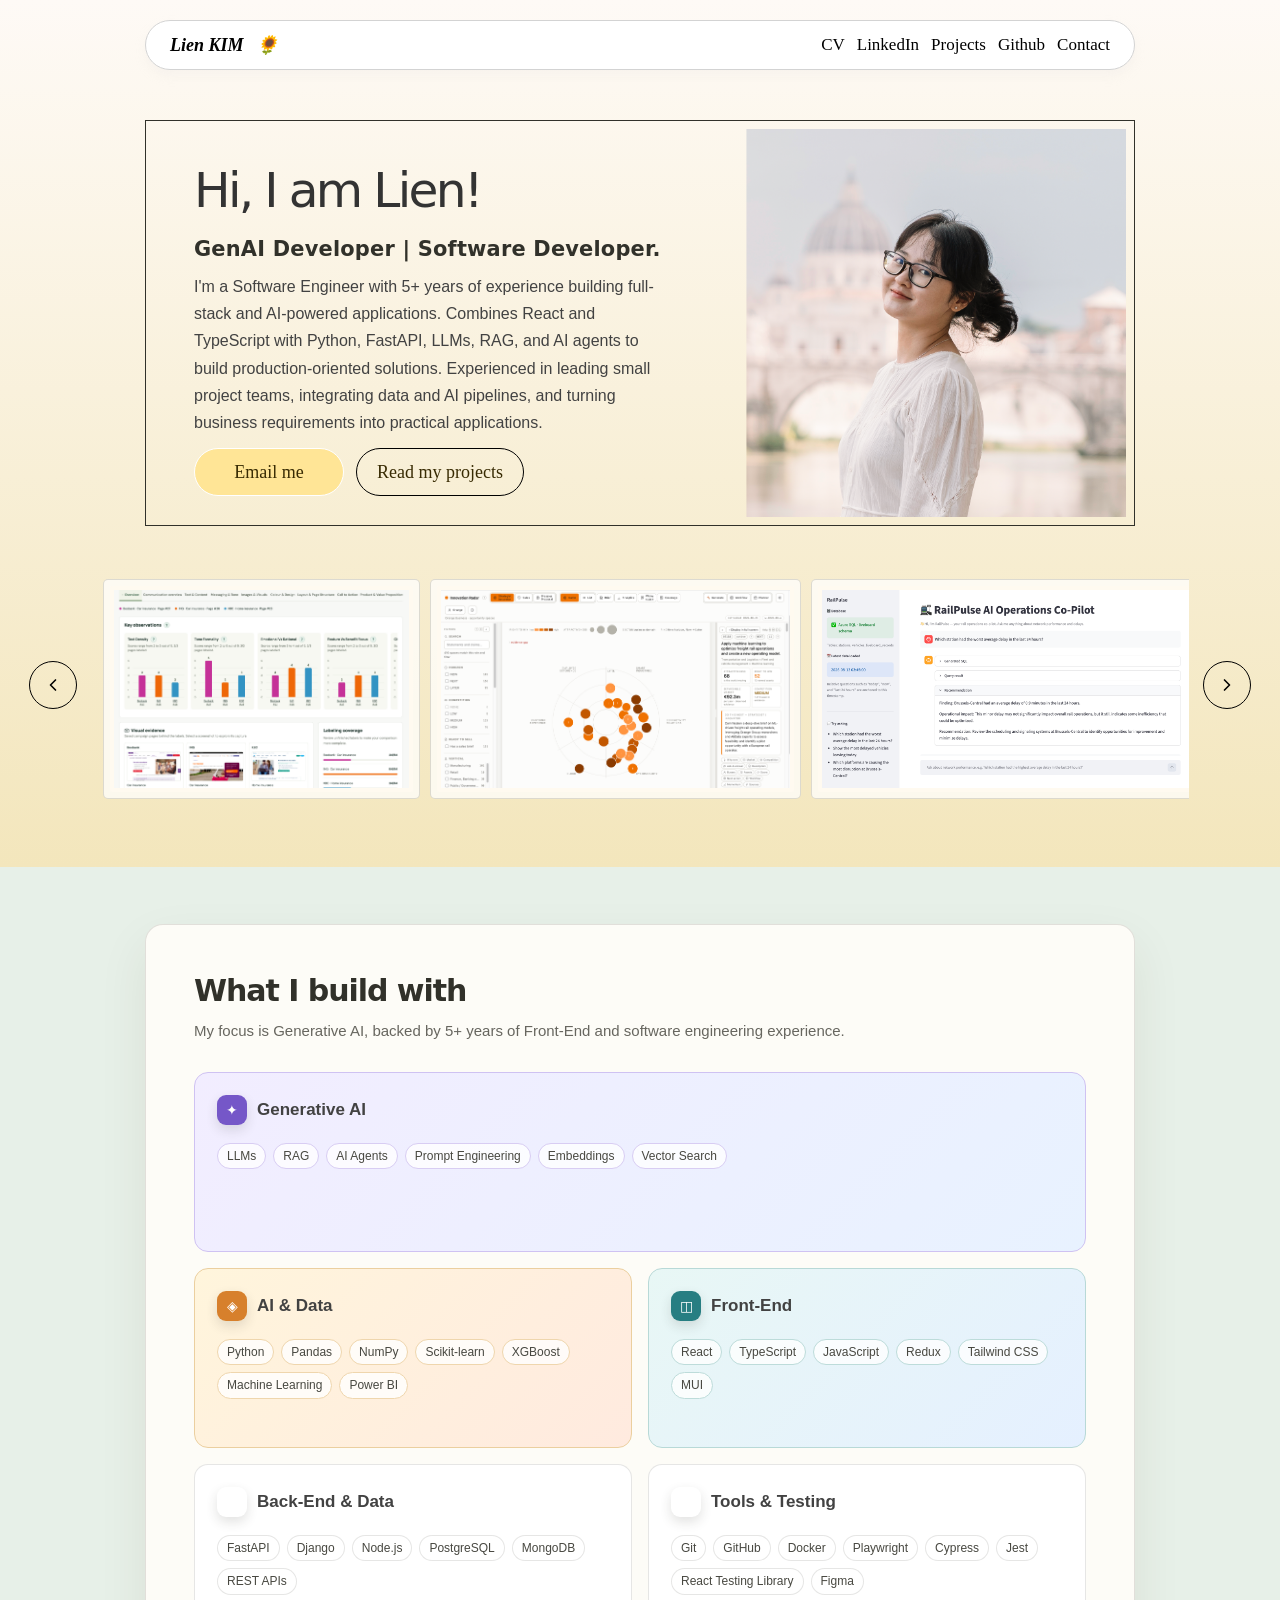
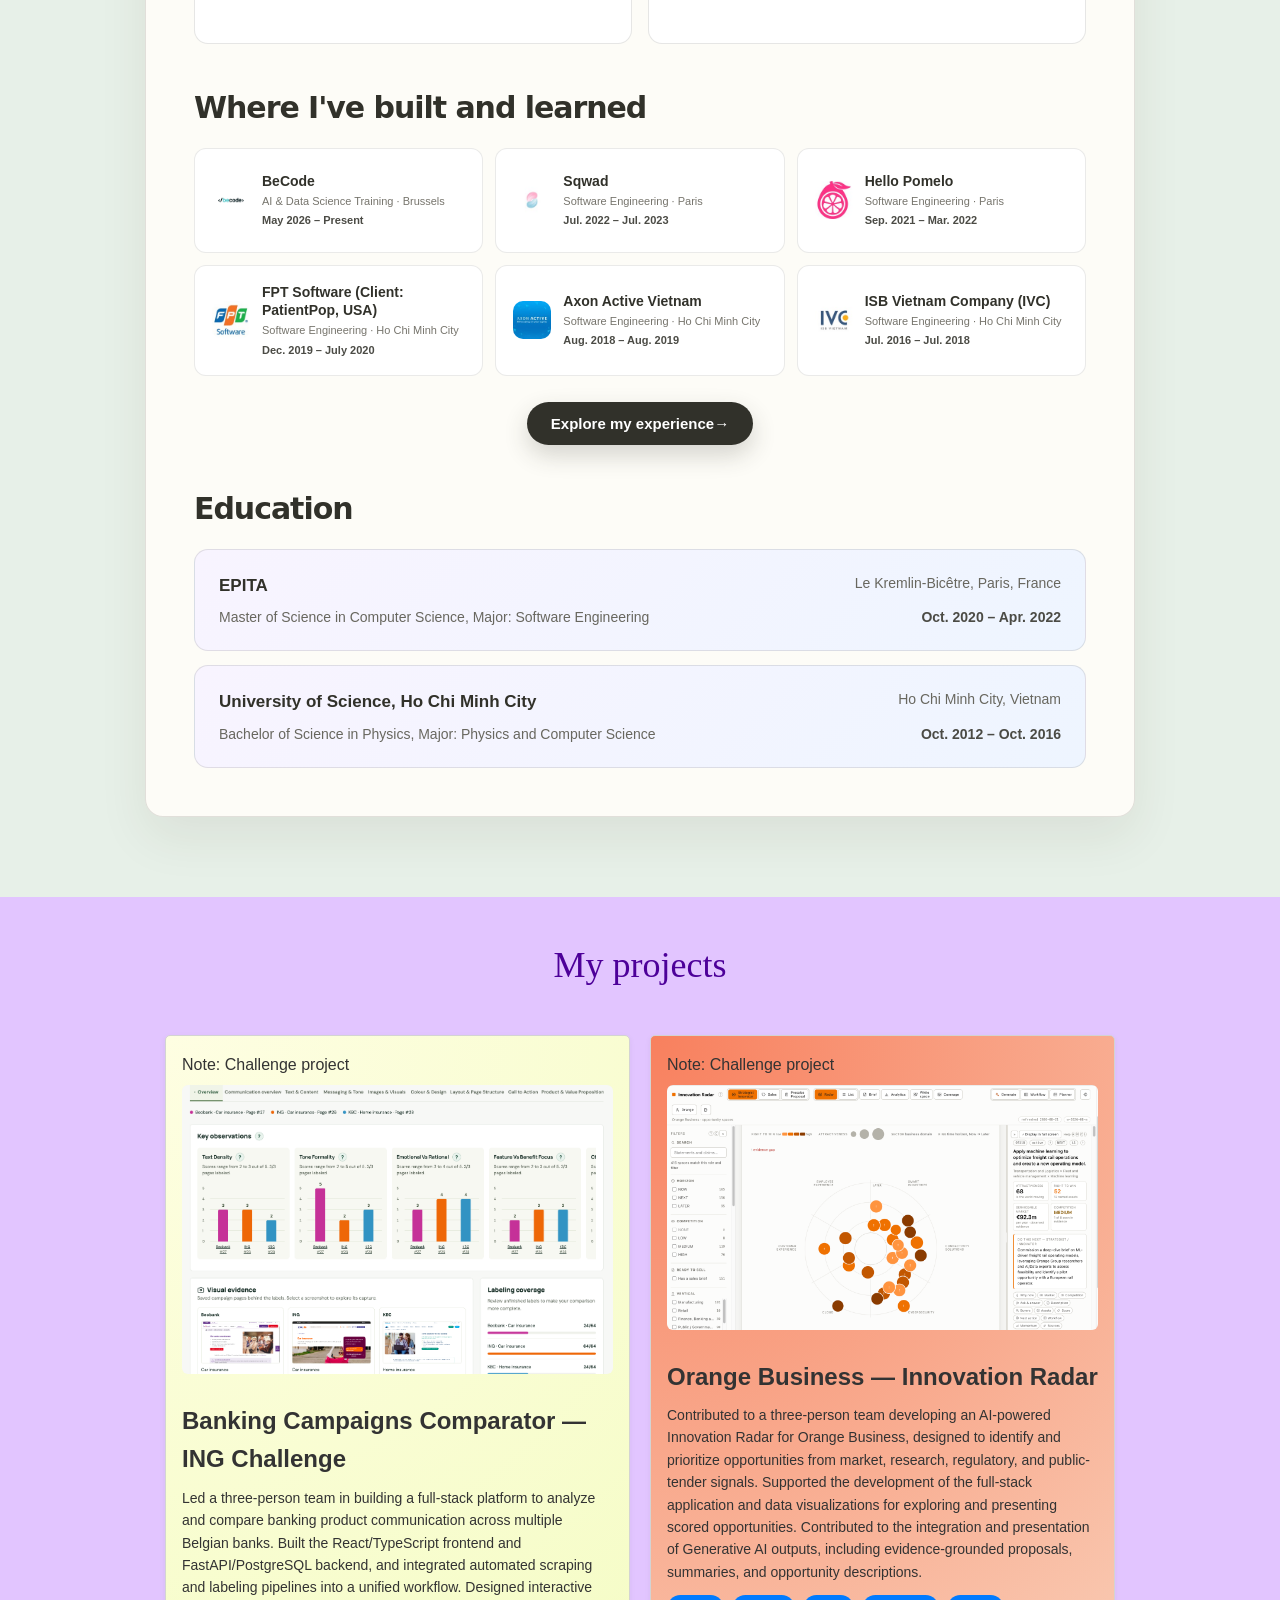
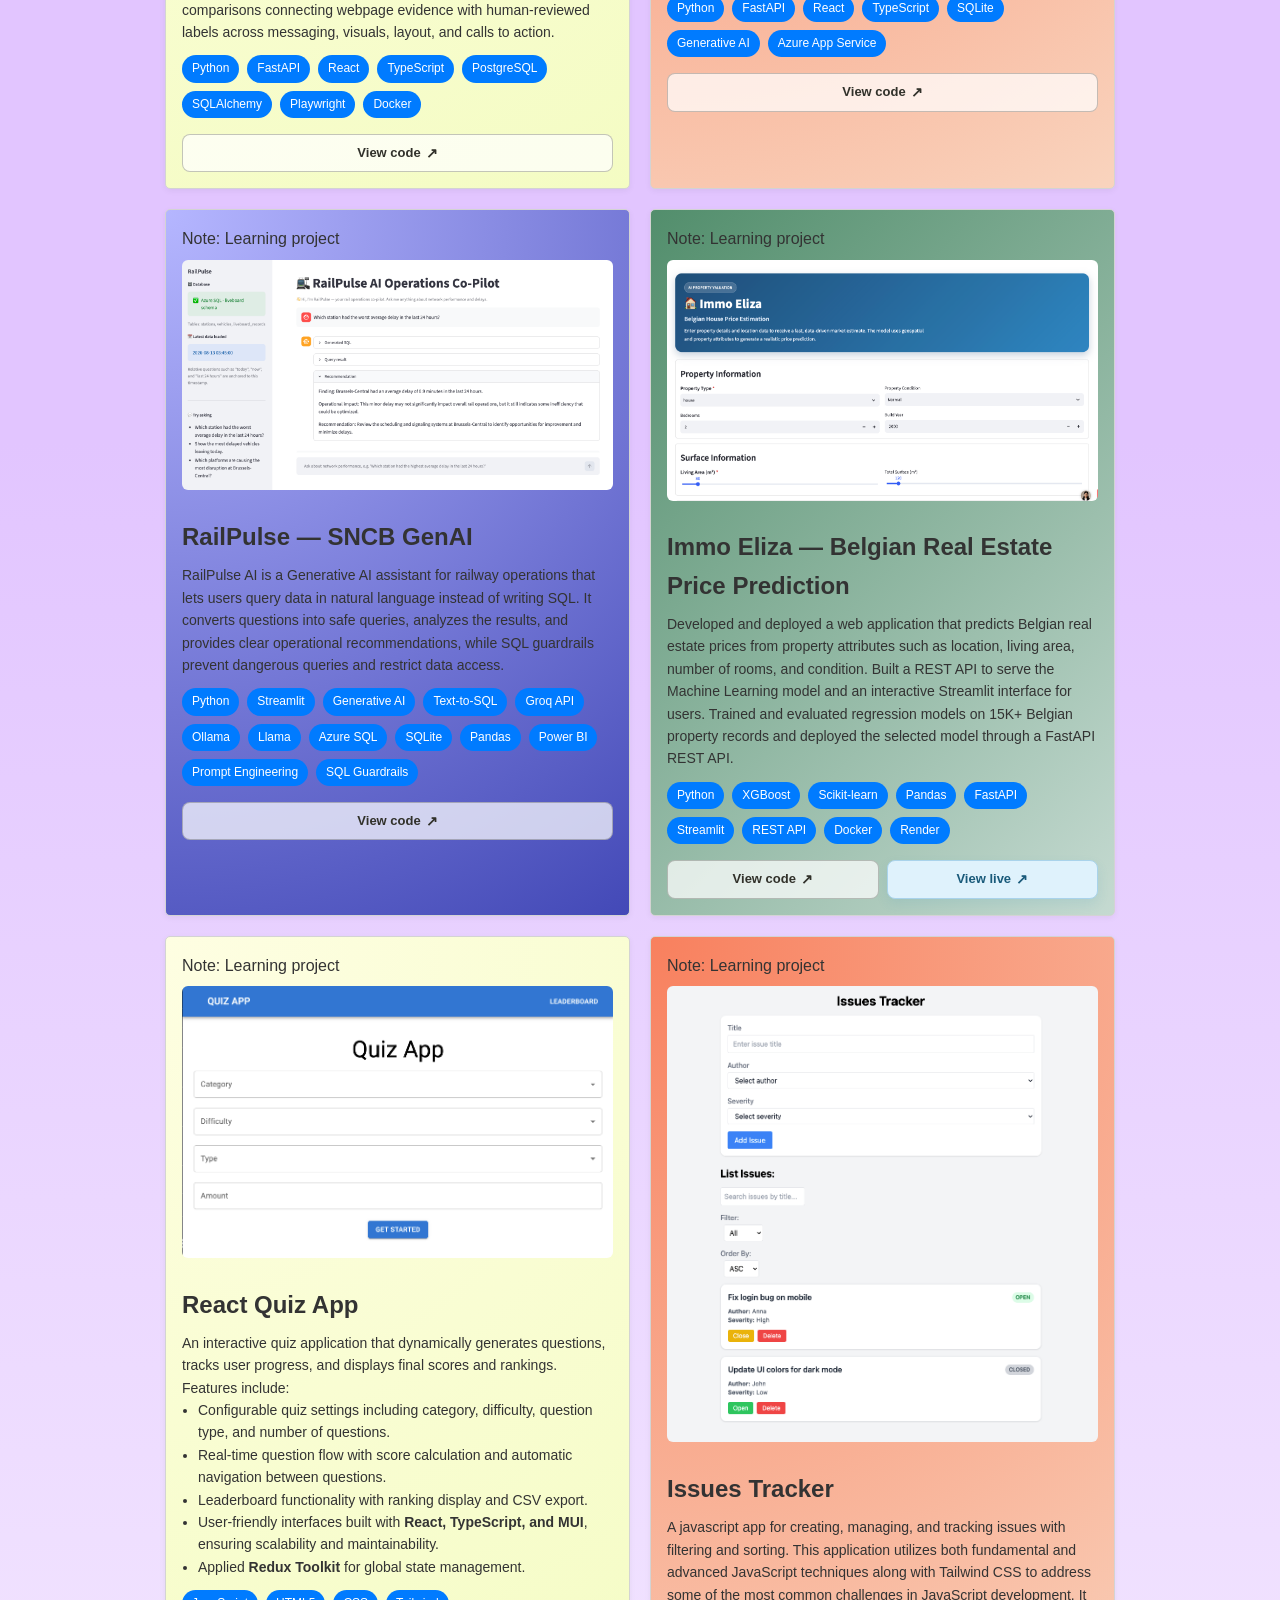
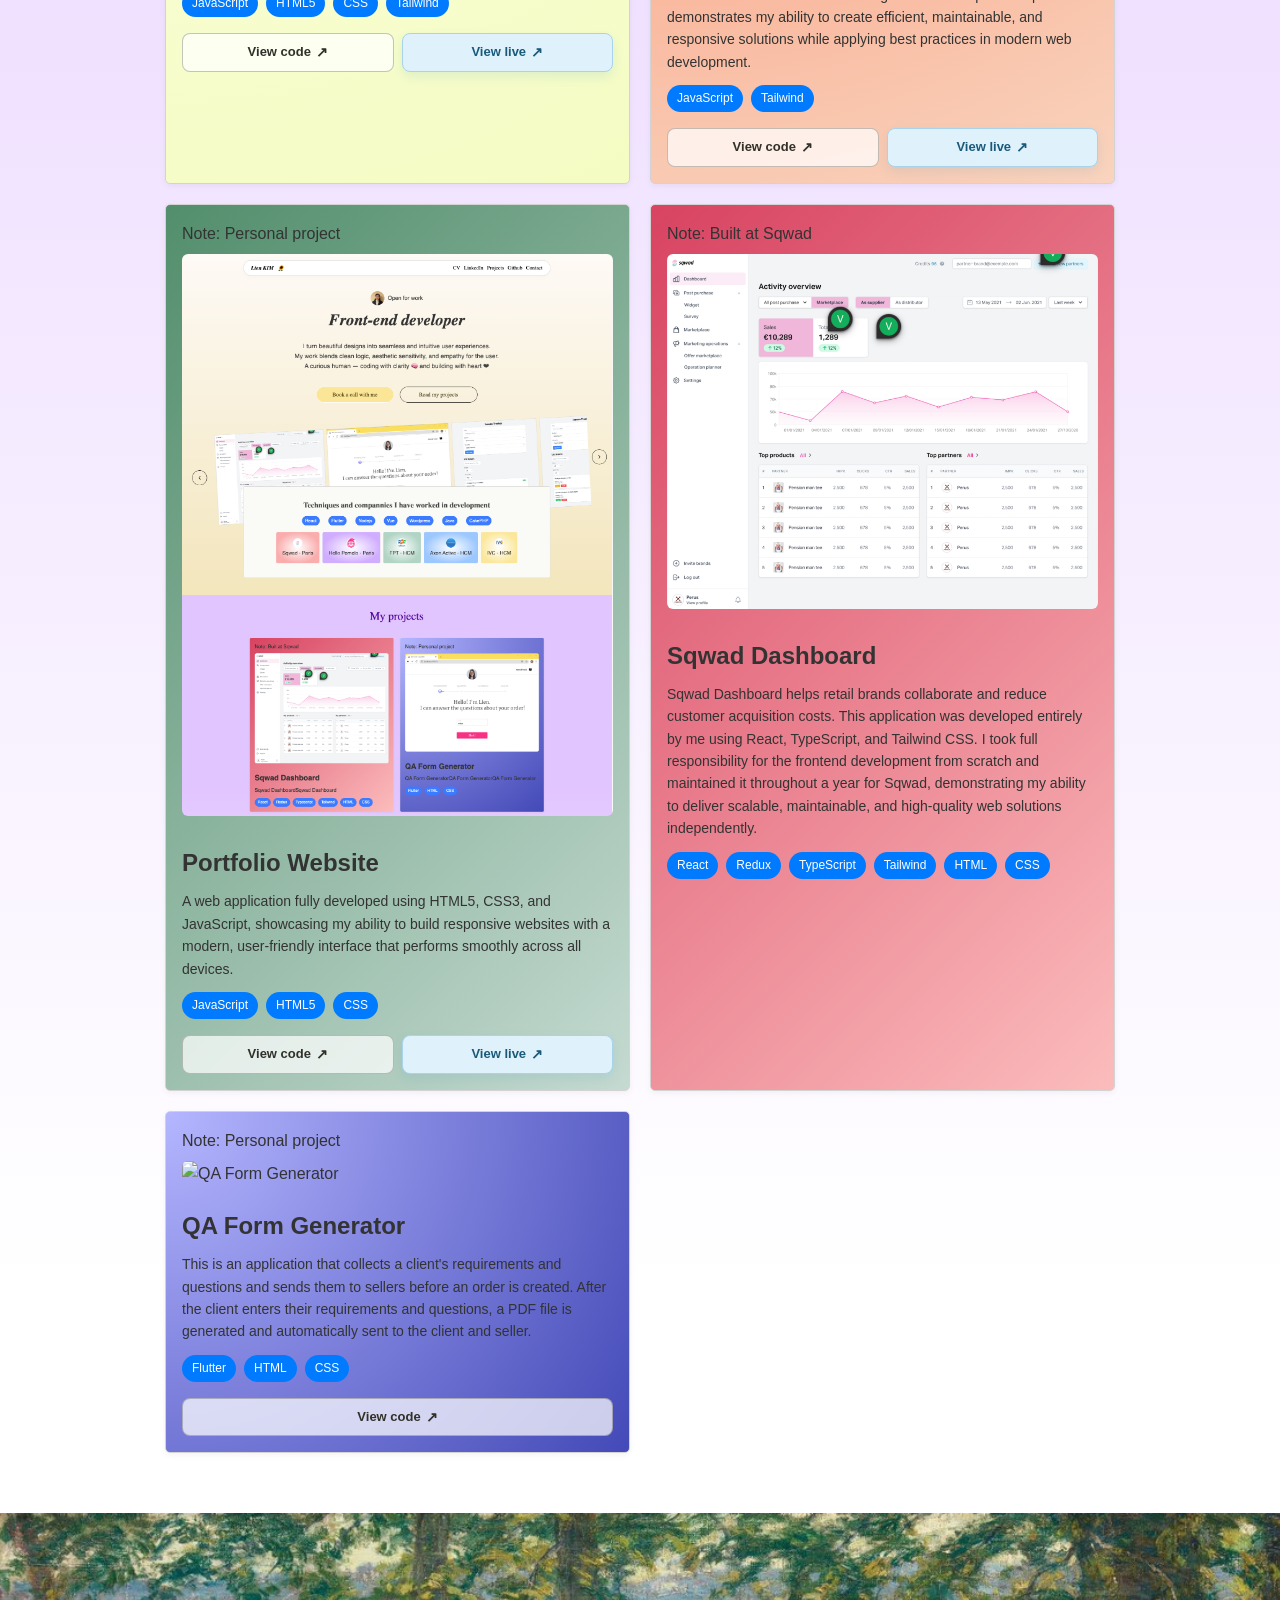
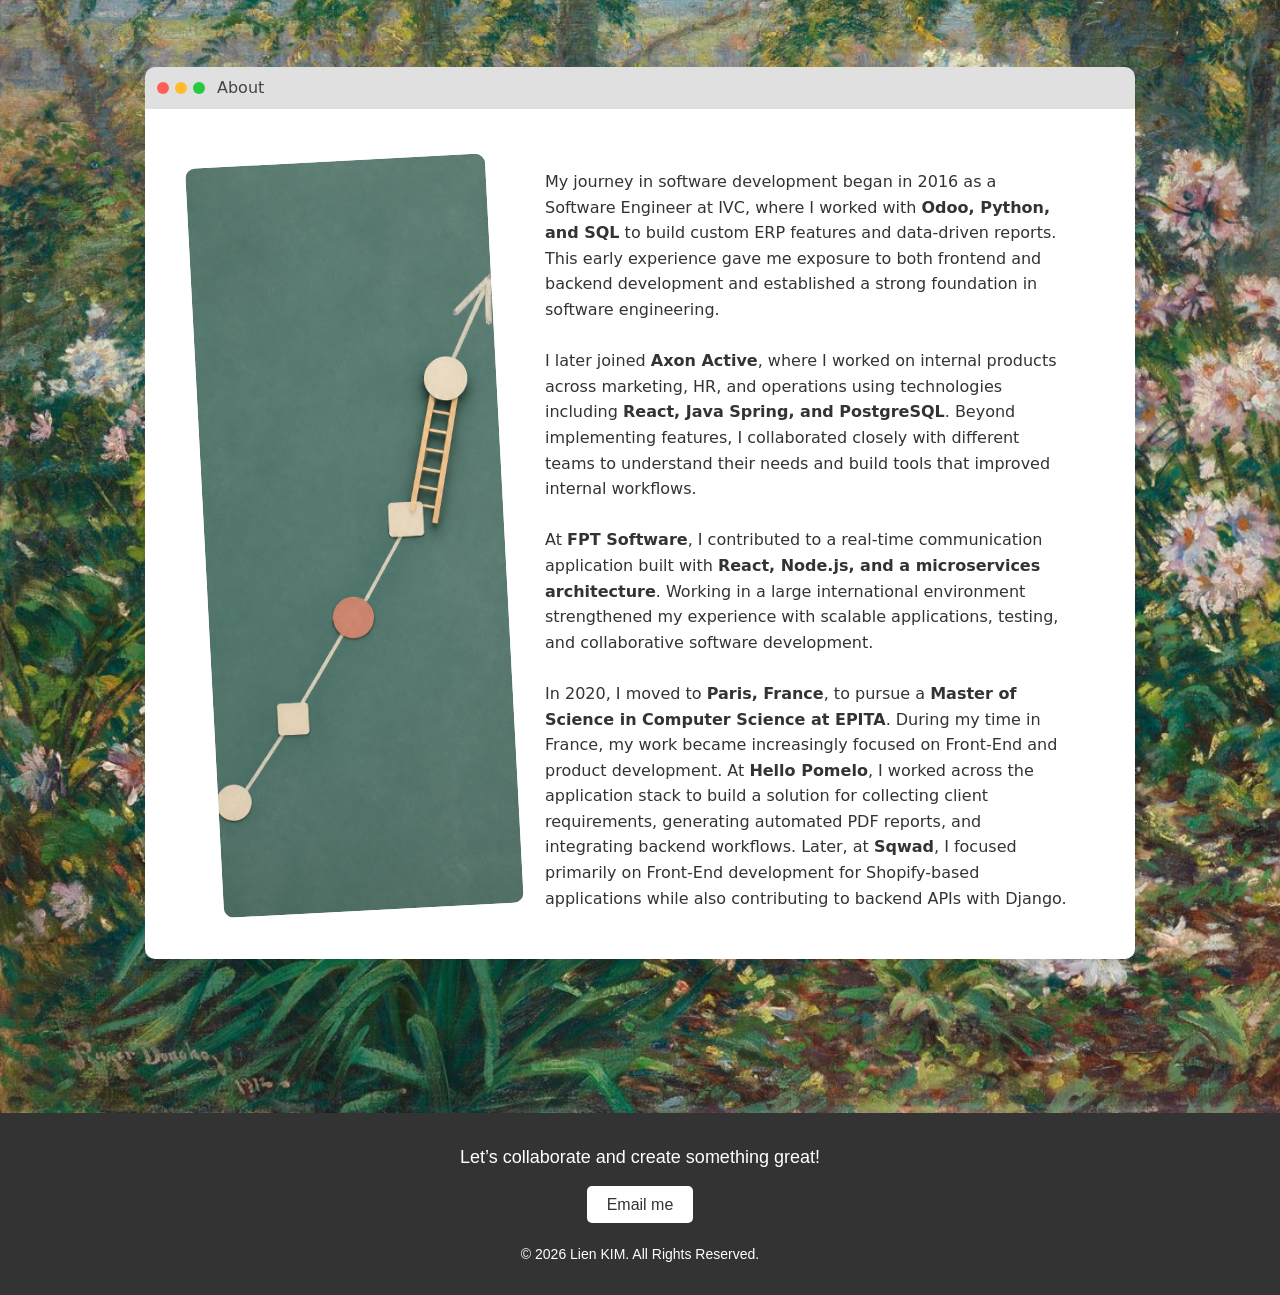
==== commit 4a264da7: "add manage jobs" ====
--- a/index.html
+++ b/index.html
@@ -23,7 +23,7 @@
             <ul>
               <li>
                 <a
-                  href="cv/lien-kim-cv.pdf"
+                  href="cv/LienKim_CV.pdf"
                   target="_blank"
                   rel="noopener noreferrer"
                   class="nav-link"
@@ -86,12 +86,12 @@
                 </div>
                 <div class="intro-detail">
                   <p data-content="hero.intro">
-                    I'm a Software Engineer with 5+ years of Front-End
-                    experience, passionate about building great user experiences
-                    and exploring what’s possible with Generative AI. I combine
-                    my experience in React, TypeScript, and modern web
-                    development with LLMs, RAG, and AI agents to build
-                    practical, intelligent, and user-focused products.
+                    I'm a Software Engineer with 5+ years of experience building
+                    full-stack and AI-powered applications. Combines React and
+                    TypeScript with Python, FastAPI, LLMs, RAG, and AI agents to
+                    build production-oriented solutions. Experienced in leading
+                    small project teams, integrating data and AI pipelines, and
+                    turning business requirements into practical applications.
                   </p>
                 </div>
                 <div class="quote-and-case-studies">
